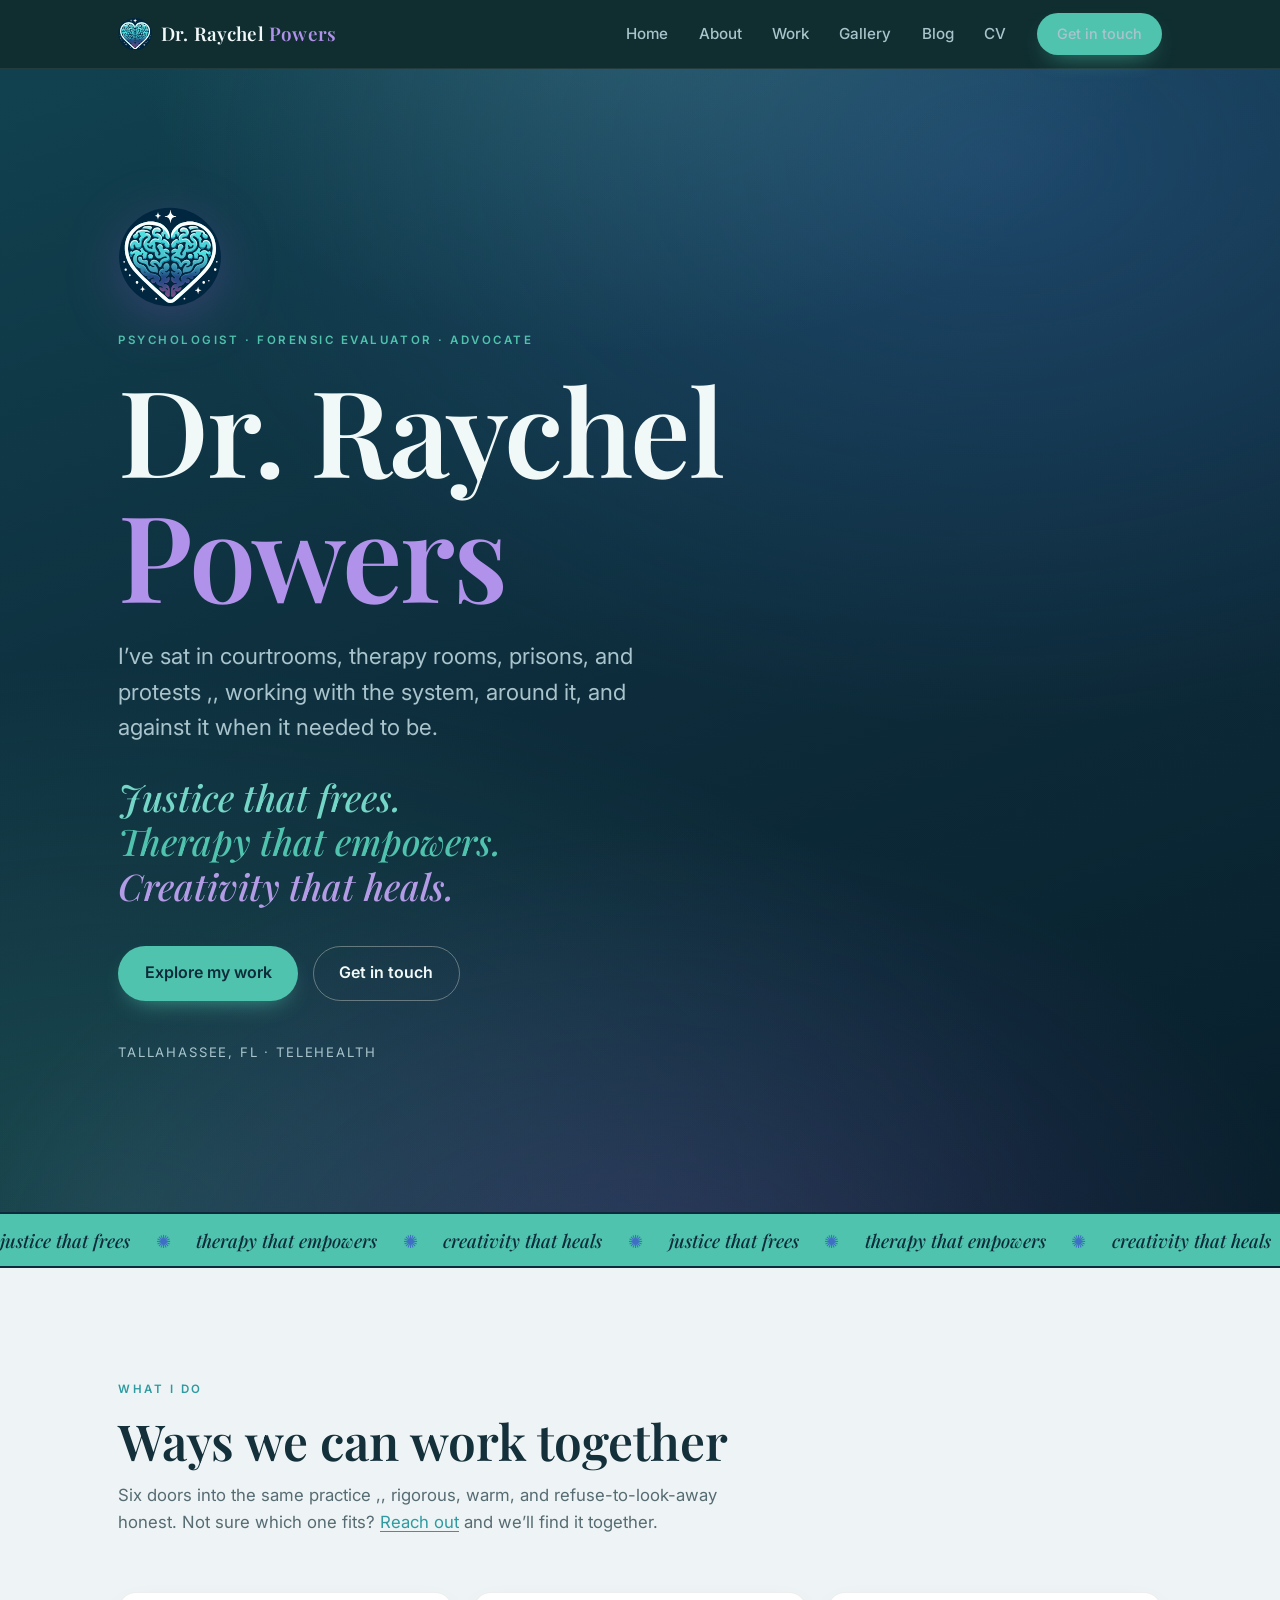
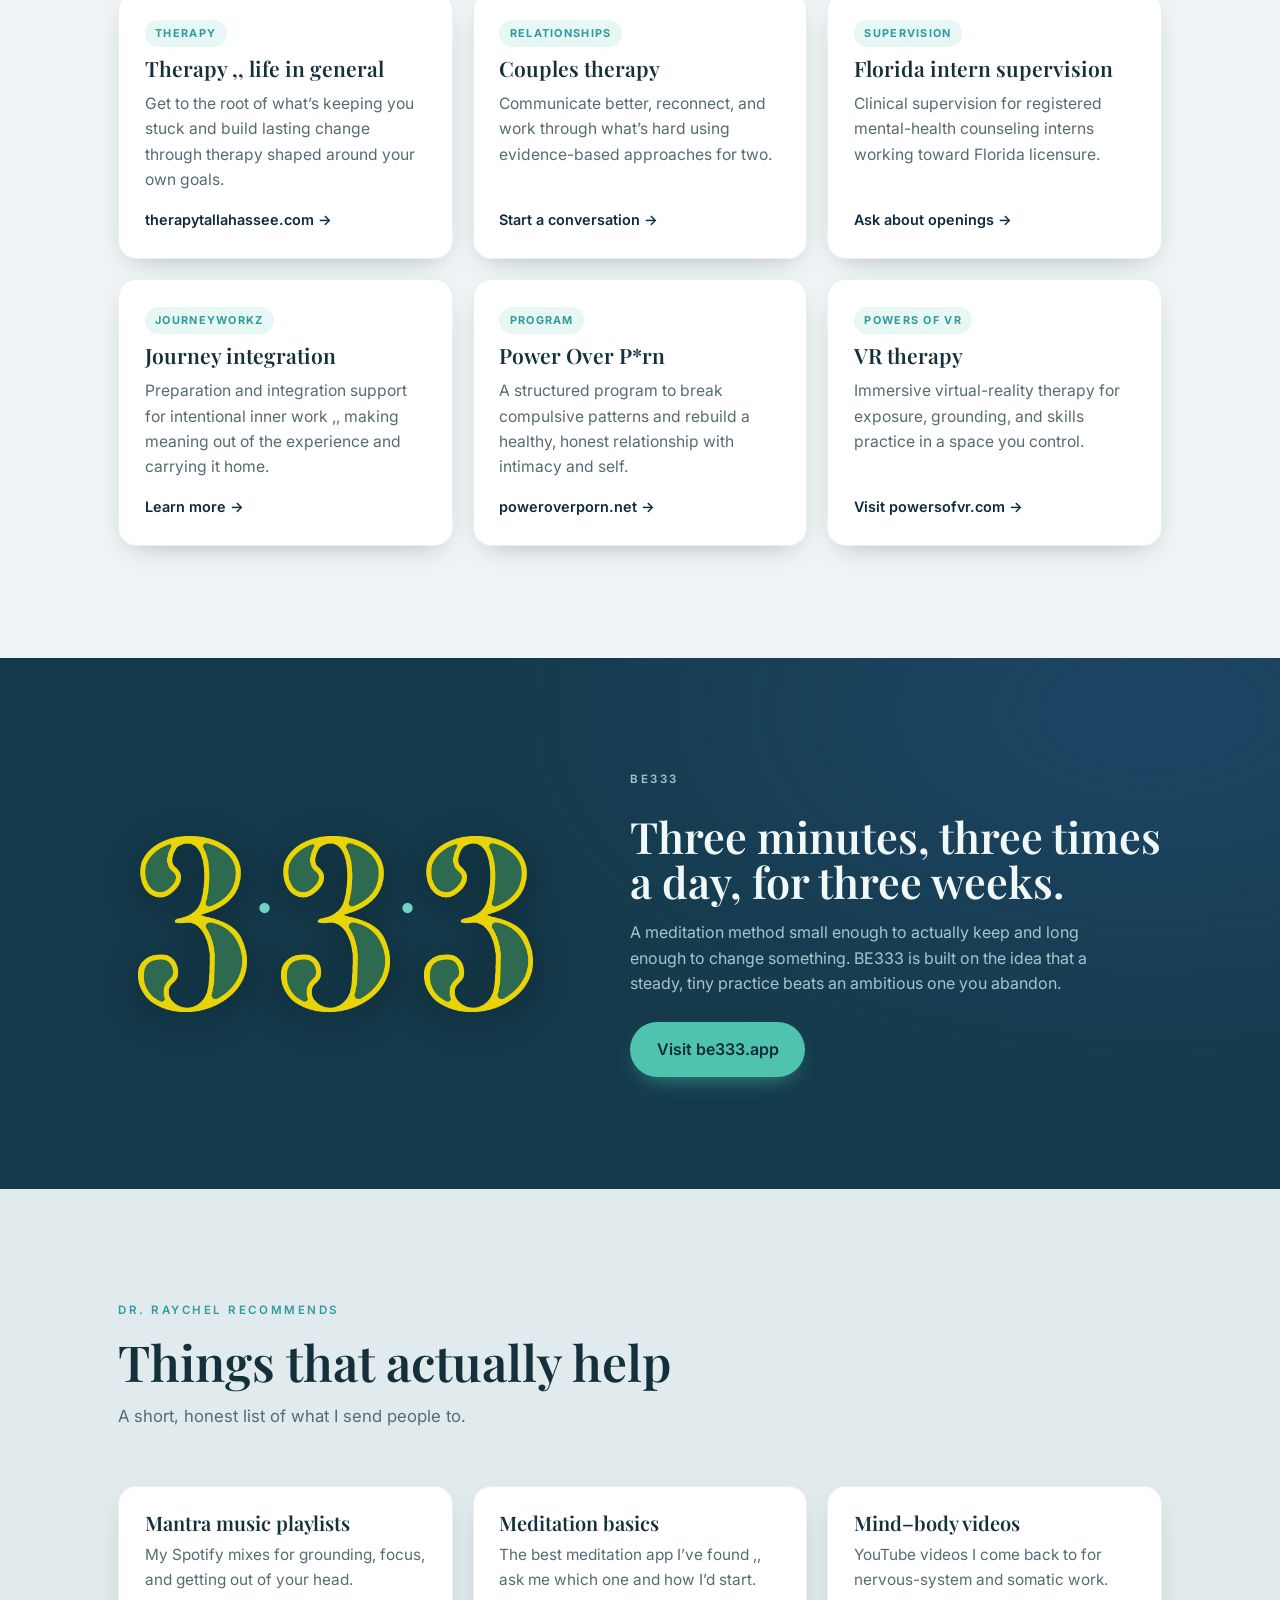
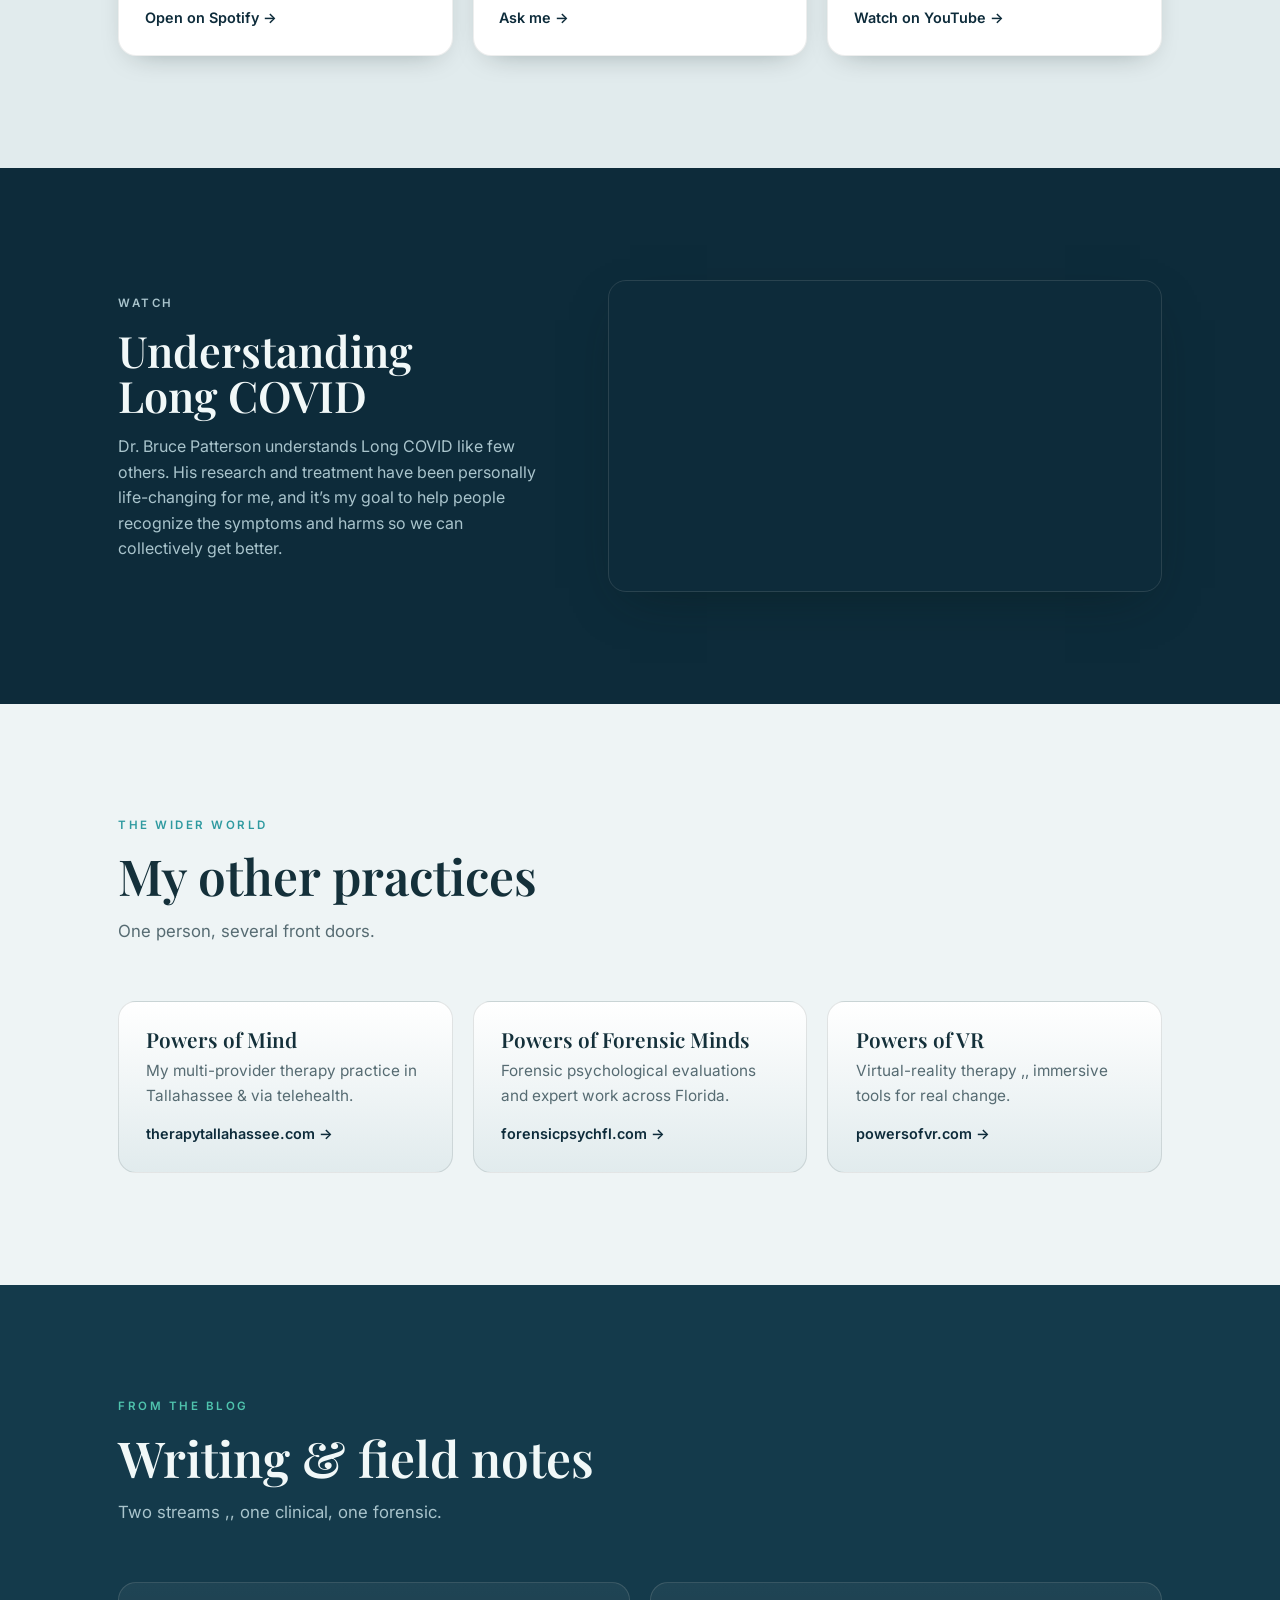
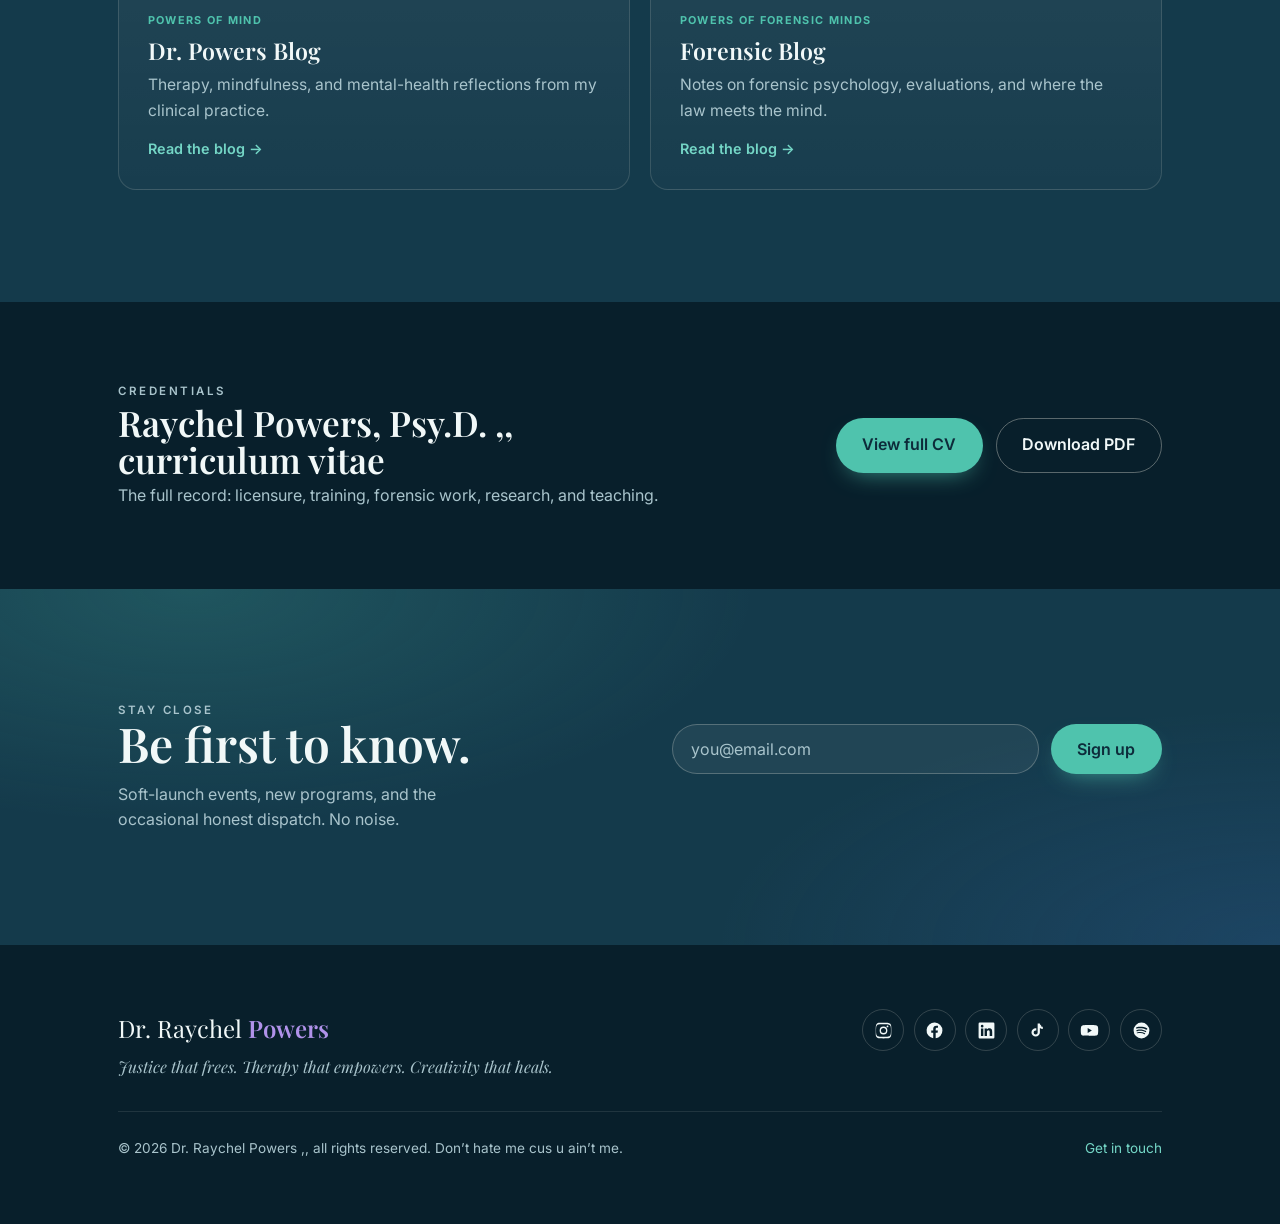
==== index.html @ 0e573906 "Use vector BRAIN_HEART.svg for the logo - Swap hero logo, header brand mark, and favicons to assets/" ====
<!DOCTYPE html>
<html lang="en">
<head>
  <meta charset="UTF-8" />
  <meta name="viewport" content="width=device-width, initial-scale=1" />
  <title>Dr. Raychel Powers ,, Psychologist, Forensic Evaluator, Advocate</title>
  <meta name="description" content="Dr. Raychel Powers, Psy.D. ,, psychologist, forensic evaluator, and advocate. Therapy that empowers, justice that heals, and work that frees. Therapy, supervision, journey integration, BE333 meditation, and more." />
  <meta name="author" content="Dr. Raychel Powers" />
  <meta name="theme-color" content="#0d2b3a" />

  <!-- Open Graph / social -->
  <meta property="og:type" content="website" />
  <meta property="og:site_name" content="Dr. Raychel Powers" />
  <meta property="og:title" content="Dr. Raychel Powers" />
  <meta property="og:description" content="Psychologist, forensic evaluator, advocate. Justice that frees, therapy that empowers, creativity that heals." />
  <meta property="og:url" content="https://drpowers.org/" />
  <meta property="og:image" content="https://drpowers.org/assets/headshot-closeup.jpg" />
  <meta name="twitter:card" content="summary_large_image" />
  <meta name="twitter:title" content="Dr. Raychel Powers" />
  <meta name="twitter:description" content="Justice that frees, therapy that empowers, creativity that heals." />
  <meta name="twitter:image" content="https://drpowers.org/assets/headshot-closeup.jpg" />

  <link rel="canonical" href="https://drpowers.org/" />
  <link rel="icon" href="assets/BRAIN_HEART.svg" type="image/svg+xml" />

  <!-- Fonts -->
  <link rel="preconnect" href="https://fonts.googleapis.com" />
  <link rel="preconnect" href="https://fonts.gstatic.com" crossorigin />
  <link href="https://fonts.googleapis.com/css2?family=Playfair+Display:ital,wght@0,400;0,500;0,600;0,700;1,400;1,500;1,600&family=Inter:wght@400;500;600;700&display=swap" rel="stylesheet" />

  <link rel="stylesheet" href="css/style.css" />
</head>
<body>
  <a class="skip-link" href="#main">Skip to content</a>

  <!-- Header injected by js/script.js -->
  <header id="site-header" class="site-header" aria-label="Primary"></header>

  <main id="main">

    <!-- ===== HERO ===== -->
    <section class="hero" id="home">
      <div class="hero__glow" aria-hidden="true"></div>
      <div class="wrap hero__inner">
        <img class="hero__logo reveal" src="assets/BRAIN_HEART.svg" alt="Dr. Raychel Powers brain-heart logo" width="96" height="96" />
        <p class="eyebrow reveal">Psychologist · Forensic Evaluator · Advocate</p>
        <h1 class="hero__name reveal">Dr.&nbsp;Raychel<br /><span class="pw">Powers</span></h1>
        <p class="hero__lead reveal">
          I&rsquo;ve sat in courtrooms, therapy rooms, prisons, and protests ,, working with the system, around it, and against it when it needed to be.
        </p>
        <p class="creed reveal">
          <span>Justice that frees.</span>
          <span>Therapy that empowers.</span>
          <span>Creativity that heals.</span>
        </p>
        <div class="hero__cta reveal">
          <a class="btn btn--gold" href="#work">Explore my work</a>
          <a class="btn btn--ghost" href="#connect">Get in touch</a>
        </div>
        <p class="hero__meta reveal">Tallahassee, FL &middot; Telehealth</p>
      </div>
    </section>

    <!-- ===== CREED TICKER ===== -->
    <div class="ticker" aria-hidden="true">
      <div class="ticker__track">
        <span>justice that frees</span><span class="sun">✺</span>
        <span>therapy that empowers</span><span class="sun">✺</span>
        <span>creativity that heals</span><span class="sun">✺</span>
        <span>justice that frees</span><span class="sun">✺</span>
        <span>therapy that empowers</span><span class="sun">✺</span>
        <span>creativity that heals</span><span class="sun">✺</span>
      </div>
    </div>

    <!-- ===== WHAT I DO ===== -->
    <section class="work" id="work">
      <div class="wrap">
        <header class="section-head reveal">
          <p class="eyebrow eyebrow--dark">What I do</p>
          <h2>Ways we can work together</h2>
          <p class="section-sub">
            Six doors into the same practice ,, rigorous, warm, and refuse-to-look-away honest.
            Not sure which one fits? <a href="#connect">Reach out</a> and we&rsquo;ll find it together.
          </p>
        </header>

        <div class="grid">
          <a class="card" href="https://therapytallahassee.com" target="_blank" rel="noopener">
            <span class="card__tag">Therapy</span>
            <h3>Therapy ,, life in general</h3>
            <p>Get to the root of what&rsquo;s keeping you stuck and build lasting change through therapy shaped around your own goals.</p>
            <span class="card__go">therapytallahassee.com &rarr;</span>
          </a>

          <a class="card" href="#connect">
            <span class="card__tag">Relationships</span>
            <h3>Couples therapy</h3>
            <p>Communicate better, reconnect, and work through what&rsquo;s hard using evidence-based approaches for two.</p>
            <span class="card__go">Start a conversation &rarr;</span>
          </a>

          <a class="card" href="#connect">
            <span class="card__tag">Supervision</span>
            <h3>Florida intern supervision</h3>
            <p>Clinical supervision for registered mental-health counseling interns working toward Florida licensure.</p>
            <span class="card__go">Ask about openings &rarr;</span>
          </a>

          <a class="card" href="#connect">
            <span class="card__tag">JourneyWorkz</span>
            <h3>Journey integration</h3>
            <p>Preparation and integration support for intentional inner work ,, making meaning out of the experience and carrying it home.</p>
            <span class="card__go">Learn more &rarr;</span>
          </a>

          <a class="card" href="https://poweroverporn.net" target="_blank" rel="noopener">
            <span class="card__tag">Program</span>
            <h3>Power Over P*rn</h3>
            <p>A structured program to break compulsive patterns and rebuild a healthy, honest relationship with intimacy and self.</p>
            <span class="card__go">poweroverporn.net &rarr;</span>
          </a>

          <a class="card" href="https://powersofvr.com/" target="_blank" rel="noopener">
            <span class="card__tag">Powers of VR</span>
            <h3>VR therapy</h3>
            <p>Immersive virtual-reality therapy for exposure, grounding, and skills practice in a space you control.</p>
            <span class="card__go">Visit powersofvr.com &rarr;</span>
          </a>
        </div>
      </div>
    </section>

    <!-- ===== BE333 ===== -->
    <section class="be333" id="be333">
      <div class="wrap be333__inner">
        <div class="be333__lockup reveal">
          <img class="be333__digit" src="assets/be333-3.png" alt="3" />
          <span class="be333__x">·</span>
          <img class="be333__digit" src="assets/be333-3.png" alt="3" />
          <span class="be333__x">·</span>
          <img class="be333__digit" src="assets/be333-3.png" alt="3" />
        </div>
        <div class="be333__copy reveal">
          <p class="eyebrow">BE333</p>
          <h2>Three minutes, three times a day, for three weeks.</h2>
          <p>
            A meditation method small enough to actually keep and long enough to change something.
            BE333 is built on the idea that a steady, tiny practice beats an ambitious one you abandon.
          </p>
          <a class="btn btn--gold" href="https://be333.app" target="_blank" rel="noopener">Visit be333.app</a>
        </div>
      </div>
    </section>

    <!-- ===== RECOMMENDS ===== -->
    <section class="recommends" id="recommends">
      <div class="wrap">
        <header class="section-head reveal">
          <p class="eyebrow eyebrow--dark">Dr. Raychel recommends</p>
          <h2>Things that actually help</h2>
          <p class="section-sub">A short, honest list of what I send people to.</p>
        </header>

        <div class="grid grid--3">
          <a class="rec" href="https://open.spotify.com/user/raydar14?si=d1e68a5c7f964e82" target="_blank" rel="noopener">
            <h3>Mantra music playlists</h3>
            <p>My Spotify mixes for grounding, focus, and getting out of your head.</p>
            <span class="card__go">Open on Spotify &rarr;</span>
          </a>
          <a class="rec" href="#connect">
            <h3>Meditation basics</h3>
            <p>The best meditation app I&rsquo;ve found ,, ask me which one and how I&rsquo;d start.</p>
            <span class="card__go">Ask me &rarr;</span>
          </a>
          <a class="rec" href="https://www.youtube.com/@DrRaychel" target="_blank" rel="noopener">
            <h3>Mind&ndash;body videos</h3>
            <p>YouTube videos I come back to for nervous-system and somatic work.</p>
            <span class="card__go">Watch on YouTube &rarr;</span>
          </a>
        </div>
      </div>
    </section>

    <!-- ===== FEATURED VIDEO ===== -->
    <section class="video" id="video">
      <div class="wrap video__inner">
        <div class="video__copy reveal">
          <p class="eyebrow">Watch</p>
          <h2>Understanding Long&nbsp;COVID</h2>
          <p>
            Dr. Bruce Patterson understands Long COVID like few others. His research and
            treatment have been personally life-changing for me, and it&rsquo;s my goal to
            help people recognize the symptoms and harms so we can collectively get better.
          </p>
        </div>
        <div class="video__frame reveal">
          <iframe
            src="https://www.youtube.com/embed/IvWPT3YA5uY?rel=0&showinfo=0"
            title="Dr. Bruce Patterson on Long COVID"
            loading="lazy"
            allow="accelerometer; autoplay; clipboard-write; encrypted-media; gyroscope; picture-in-picture"
            allowfullscreen></iframe>
        </div>
      </div>
    </section>

    <!-- ===== ECOSYSTEM ===== -->
    <section class="worlds" id="worlds">
      <div class="wrap">
        <header class="section-head reveal">
          <p class="eyebrow eyebrow--dark">The wider world</p>
          <h2>My other practices</h2>
          <p class="section-sub">One person, several front doors.</p>
        </header>
        <div class="grid grid--3">
          <a class="world" href="https://therapytallahassee.com" target="_blank" rel="noopener">
            <h3>Powers of Mind</h3>
            <p>My multi-provider therapy practice in Tallahassee &amp; via telehealth.</p>
            <span class="card__go">therapytallahassee.com &rarr;</span>
          </a>
          <a class="world" href="https://forensicpsychfl.com" target="_blank" rel="noopener">
            <h3>Powers of Forensic Minds</h3>
            <p>Forensic psychological evaluations and expert work across Florida.</p>
            <span class="card__go">forensicpsychfl.com &rarr;</span>
          </a>
          <a class="world" href="https://powersofvr.com" target="_blank" rel="noopener">
            <h3>Powers of VR</h3>
            <p>Virtual-reality therapy ,, immersive tools for real change.</p>
            <span class="card__go">powersofvr.com &rarr;</span>
          </a>
        </div>
      </div>
    </section>

    <!-- ===== BLOG ===== -->
    <!-- Blog links: update the hrefs below to your exact blog page URLs when ready -->
    <section class="blog" id="blog">
      <div class="wrap">
        <header class="section-head reveal">
          <p class="eyebrow">From the blog</p>
          <h2>Writing &amp; field notes</h2>
          <p class="section-sub">Two streams ,, one clinical, one forensic.</p>
        </header>
        <div class="blog-grid">
          <a class="blog-card reveal" href="https://therapytallahassee.com" target="_blank" rel="noopener">
            <span class="blog-card__tag">Powers of Mind</span>
            <h3>Dr. Powers Blog</h3>
            <p>Therapy, mindfulness, and mental-health reflections from my clinical practice.</p>
            <span class="card__go">Read the blog &rarr;</span>
          </a>
          <a class="blog-card reveal" href="https://forensicpsychfl.com" target="_blank" rel="noopener">
            <span class="blog-card__tag">Powers of Forensic Minds</span>
            <h3>Forensic Blog</h3>
            <p>Notes on forensic psychology, evaluations, and where the law meets the mind.</p>
            <span class="card__go">Read the blog &rarr;</span>
          </a>
        </div>
      </div>
    </section>

    <!-- ===== CV / DOWNLOAD ===== -->
    <section class="cv" id="cv">
      <div class="wrap cv__inner reveal">
        <div>
          <p class="eyebrow">Credentials</p>
          <h2>Raychel Powers, Psy.D. ,, curriculum vitae</h2>
          <p>The full record: licensure, training, forensic work, research, and teaching.</p>
        </div>
        <div class="cv-actions">
          <a class="btn btn--gold" href="cv.html">View full CV</a>
          <a class="btn btn--ghost" href="assets/RPowers-CV.pdf" target="_blank" rel="noopener" download>Download PDF</a>
        </div>
      </div>
    </section>

    <!-- ===== SUBSCRIBE / CONNECT ===== -->
    <section class="connect" id="connect">
      <div class="wrap connect__inner">
        <div class="connect__copy reveal">
          <p class="eyebrow">Stay close</p>
          <h2>Be first to know.</h2>
          <p>Soft-launch events, new programs, and the occasional honest dispatch. No noise.</p>
        </div>
        <form class="connect__form reveal" id="subscribe-form" action="https://formspree.io/f/your-form-id" method="POST" novalidate>
          <label class="sr-only" for="email">Email address</label>
          <input id="email" name="email" type="email" inputmode="email" autocomplete="email" placeholder="you@email.com" required />
          <button class="btn btn--gold" type="submit">Sign up</button>
          <p class="form-status" id="form-status" role="status" aria-live="polite"></p>
        </form>
      </div>
    </section>

  </main>

  <!-- Footer injected by js/script.js -->
  <footer id="site-footer" class="site-footer"></footer>

  <script src="js/script.js"></script>
</body>
</html>
---- css/style.css ----
/* ============================================================
   Dr. Raychel Powers — drraychelpowers.com
   Palette: dusk over deep water (teal-charcoal + sunset gold + rebel coral)
   ============================================================ */

:root {
  /* Color — matched to the Dr Powers brain-heart logo */
  --ink:      #0d2b3a;   /* deep teal-navy — logo background           */
  --ink-2:    #143a4b;   /* raised dark surface                       */
  --ink-3:    #081f2b;   /* deepest, for footer                       */
  --paper:    #eef4f5;   /* cool off-white — light sections           */
  --paper-2:  #e1ebed;   /* cool raised surface                       */
  --gold:     #4fc3ad;   /* mint-teal — primary accent / CTA          */
  --gold-deep:#2f9aa0;
  --coral:    #3f6fc4;   /* logo blue/indigo — secondary accent       */
  --sky:      #74d6c6;   /* bright mint — links / highlights on ink   */
  --purple:   #7a4fb8;   /* violet — base of the logo brain gradient  */
  --purple-deep:#5e3a96;
  --brand-purple:#b092ea; /* beautiful lavender-purple for the "Powers" name accent */

  --text-light: #f1f8f8; /* on dark   */
  --text-dim:   #a9c4cc; /* muted on dark */
  --text-dark:  #14303a; /* on light  */
  --text-mute:  #566b72; /* muted on light */

  /* Type — professional editorial pairing */
  --display: "Playfair Display", Georgia, "Times New Roman", serif;
  --body: "Inter", system-ui, -apple-system, "Segoe UI", sans-serif;

  /* Space + shape */
  --wrap: 1140px;
  --gutter: clamp(1.25rem, 4vw, 3rem);
  --radius: 18px;
  --radius-sm: 11px;
  --shadow: 0 18px 50px -22px rgba(7, 26, 23, .55);
  --shadow-soft: 0 10px 30px -16px rgba(7, 26, 23, .4);

  --ease: cubic-bezier(.2, .7, .2, 1);
}

/* ---------- Reset / base ---------- */
*, *::before, *::after { box-sizing: border-box; }
html { scroll-behavior: smooth; -webkit-text-size-adjust: 100%; }
@media (prefers-reduced-motion: reduce) { html { scroll-behavior: auto; } }

body {
  margin: 0;
  font-family: var(--body);
  color: var(--text-dark);
  background: var(--ink);
  line-height: 1.6;
  -webkit-font-smoothing: antialiased;
  text-rendering: optimizeLegibility;
}

img, iframe { max-width: 100%; display: block; }
a { color: inherit; text-decoration: none; }

h1, h2, h3 {
  font-family: var(--display);
  font-weight: 600;
  line-height: 1.04;
  margin: 0;
  font-optical-sizing: auto;
}

.wrap { width: 100%; max-width: var(--wrap); margin-inline: auto; padding-inline: var(--gutter); }

.sr-only {
  position: absolute; width: 1px; height: 1px; padding: 0; margin: -1px;
  overflow: hidden; clip: rect(0,0,0,0); white-space: nowrap; border: 0;
}

.skip-link {
  position: absolute; left: 1rem; top: -3rem; z-index: 100;
  background: var(--gold); color: var(--ink); padding: .6rem 1rem;
  border-radius: 0 0 10px 10px; font-weight: 600; transition: top .2s var(--ease);
}
.skip-link:focus { top: 0; }

:focus-visible { outline: 3px solid var(--gold); outline-offset: 3px; border-radius: 4px; }

/* ---------- Shared bits ---------- */
.eyebrow {
  font-family: var(--body);
  text-transform: uppercase;
  letter-spacing: .22em;
  font-size: .72rem;
  font-weight: 600;
  color: var(--gold);
  margin: 0 0 1rem;
}
.eyebrow--dark { color: var(--gold-deep); }

.section-head { max-width: 640px; margin-bottom: clamp(2rem, 5vw, 3.5rem); }
.section-head h2 { font-size: clamp(2rem, 5vw, 3.1rem); }
.section-sub { color: var(--text-mute); font-size: 1.05rem; margin-top: 1rem; }
.section-sub a { color: var(--gold-deep); text-decoration: underline; text-underline-offset: 3px; }

.btn {
  display: inline-flex; align-items: center; justify-content: center; gap: .5rem;
  font-family: var(--body); font-weight: 600; font-size: 1rem;
  padding: .85rem 1.6rem; border-radius: 999px; cursor: pointer;
  border: 1.5px solid transparent; transition: transform .2s var(--ease), box-shadow .2s var(--ease), background .2s var(--ease), color .2s var(--ease);
  white-space: nowrap;
}
.btn--gold { background: var(--gold); color: var(--ink); box-shadow: 0 10px 24px -12px rgba(79,195,173,.8); }
.btn--gold:hover { background: #6fdcc6; transform: translateY(-2px); }
.btn--ghost { background: transparent; color: var(--text-light); border-color: rgba(244,239,228,.35); }
.btn--ghost:hover { border-color: var(--text-light); transform: translateY(-2px); }

/* ---------- Header (injected) ---------- */
.site-header {
  position: sticky; top: 0; z-index: 50;
  backdrop-filter: blur(10px);
  background: rgba(18,48,45,.72);
  border-bottom: 1px solid rgba(244,239,228,.08);
  transition: background .3s var(--ease);
}
.nav { display: flex; align-items: center; justify-content: space-between; gap: 1.5rem; height: 68px; }
.brand { display: inline-flex; align-items: center; gap: .55rem; font-family: var(--display); font-weight: 600; font-size: 1.18rem; color: var(--text-light); letter-spacing: .01em; }
.brand__mark { width: 34px; height: 34px; flex: none; }
.brand b { color: var(--brand-purple); font-weight: 600; }

.nav__links { display: flex; align-items: center; gap: 1.9rem; list-style: none; margin: 0; padding: 0; }
.nav__links a { color: var(--text-dim); font-size: .95rem; font-weight: 500; transition: color .2s var(--ease); }
.nav__links a:hover { color: var(--text-light); }
.nav .btn { padding: .55rem 1.2rem; font-size: .9rem; }

.nav__toggle {
  display: none; background: none; border: 0; cursor: pointer; padding: .4rem;
  width: 44px; height: 44px;
}
.nav__toggle span { display: block; width: 24px; height: 2px; background: var(--text-light); margin: 5px auto; transition: transform .3s var(--ease), opacity .3s var(--ease); }
.nav__toggle[aria-expanded="true"] span:nth-child(1) { transform: translateY(7px) rotate(45deg); }
.nav__toggle[aria-expanded="true"] span:nth-child(2) { opacity: 0; }
.nav__toggle[aria-expanded="true"] span:nth-child(3) { transform: translateY(-7px) rotate(-45deg); }

/* ---------- Hero ---------- */
.hero {
  position: relative; overflow: hidden;
  background:
    radial-gradient(120% 90% at 78% 8%, rgba(63,111,196,.30), transparent 55%),
    radial-gradient(90% 70% at 50% 108%, rgba(122,79,184,.28), transparent 60%),
    radial-gradient(120% 80% at 10% 100%, rgba(79,195,173,.22), transparent 60%),
    linear-gradient(160deg, #11414f 0%, var(--ink) 55%, var(--ink-3) 100%);
  color: var(--text-light);
}
.hero__glow {
  position: absolute; inset: 0;
  background: radial-gradient(60% 50% at 50% -10%, rgba(134,214,200,.18), transparent 70%);
  pointer-events: none;
}
.hero__inner { position: relative; padding-block: clamp(4.5rem, 13vw, 8.5rem); }
.hero__logo { width: clamp(76px, 12vw, 104px); height: auto; margin: 0 0 1.4rem; filter: drop-shadow(0 12px 26px rgba(122,79,184,.35)); }
.hero__name {
  font-size: clamp(3.4rem, 12vw, 7.5rem);
  font-weight: 600; letter-spacing: -.02em; margin: .2rem 0 1.4rem;
}
.pw { color: var(--brand-purple); }
.hero__lead { max-width: 38ch; font-size: clamp(1.1rem, 2.4vw, 1.4rem); color: var(--text-dim); margin: 0 0 1.9rem; }

.creed {
  display: flex; flex-direction: column; gap: .15rem;
  font-family: var(--display); font-style: italic; font-weight: 500;
  font-size: clamp(1.35rem, 4vw, 2.3rem); line-height: 1.15; margin: 0 0 2.4rem;
}
.creed span:nth-child(1) { color: var(--sky); }
.creed span:nth-child(2) { color: var(--gold); }
.creed span:nth-child(3) { color: #b49be6; }

.hero__cta { display: flex; flex-wrap: wrap; gap: .9rem; }
.hero__meta {
  margin-top: 2.6rem; font-size: .82rem; letter-spacing: .14em; text-transform: uppercase;
  color: var(--text-dim); opacity: .8;
}

/* ---------- Creed ticker ---------- */
.ticker {
  background: var(--gold); color: var(--ink);
  overflow: hidden; white-space: nowrap; border-block: 2px solid var(--ink);
}
.ticker__track {
  display: inline-flex; align-items: center; gap: 1.6rem;
  padding-block: .7rem; font-family: var(--display); font-style: italic;
  font-size: 1.15rem; font-weight: 500;
  animation: marquee 26s linear infinite;
}
.ticker__track .sun { font-style: normal; color: var(--coral); }
@keyframes marquee { from { transform: translateX(0); } to { transform: translateX(-50%); } }

/* ---------- What I do ---------- */
.work { background: var(--paper); color: var(--text-dark); padding-block: clamp(4rem, 9vw, 7rem); }
.grid {
  display: grid; gap: 1.25rem;
  grid-template-columns: repeat(auto-fit, minmax(280px, 1fr));
}
.grid--3 { grid-template-columns: repeat(auto-fit, minmax(260px, 1fr)); }

.card {
  display: flex; flex-direction: column; gap: .7rem;
  background: #fff; border: 1px solid rgba(27,42,40,.08);
  border-radius: var(--radius); padding: 1.7rem 1.6rem;
  box-shadow: var(--shadow-soft);
  transition: transform .25s var(--ease), box-shadow .25s var(--ease), border-color .25s var(--ease);
  position: relative; overflow: hidden;
}
.card::before {
  content: ""; position: absolute; left: 0; top: 0; bottom: 0; width: 4px;
  background: linear-gradient(var(--gold), var(--coral), var(--purple)); transform: scaleY(0); transform-origin: top;
  transition: transform .3s var(--ease);
}
.card:hover { transform: translateY(-5px); box-shadow: var(--shadow); border-color: rgba(27,42,40,.16); }
.card:hover::before { transform: scaleY(1); }
.card__tag {
  align-self: flex-start; font-size: .68rem; font-weight: 700; letter-spacing: .12em;
  text-transform: uppercase; color: var(--gold-deep);
  background: rgba(79,195,173,.14); padding: .3rem .65rem; border-radius: 999px;
}
.card h3 { font-size: 1.32rem; }
.card p { margin: 0; color: var(--text-mute); font-size: .98rem; flex: 1; }
.card__go { font-weight: 600; font-size: .9rem; color: var(--ink); margin-top: .3rem; }
.card:hover .card__go { color: var(--gold-deep); }

/* ---------- BE333 ---------- */
.be333 {
  background:
    radial-gradient(90% 120% at 90% 10%, rgba(63,111,196,.22), transparent 60%),
    var(--ink-2);
  color: var(--text-light); padding-block: clamp(4rem, 9vw, 7rem);
}
.be333__inner { display: grid; grid-template-columns: minmax(0,.9fr) minmax(0,1.1fr); gap: clamp(2rem,6vw,5rem); align-items: center; }
.be333__lockup { display: flex; align-items: center; justify-content: center; gap: .4rem; font-family: var(--display); }
.be333__digit {
  height: clamp(4.5rem, 16vw, 11rem); width: auto; display: block;
  filter: drop-shadow(0 8px 18px rgba(0,0,0,.28));
}
.be333__x { font-size: clamp(2.5rem, 8vw, 5rem); color: var(--sky); transform: translateY(-.35em); }
.be333__copy h2 { font-size: clamp(1.8rem, 4vw, 2.7rem); margin-bottom: 1rem; }
.be333__copy p { color: var(--text-dim); margin: 0 0 1.6rem; max-width: 48ch; }

/* ---------- Recommends ---------- */
.recommends { background: var(--paper-2); color: var(--text-dark); padding-block: clamp(4rem, 9vw, 7rem); }
.rec {
  display: flex; flex-direction: column; gap: .6rem;
  background: #fff; border-radius: var(--radius); padding: 1.6rem;
  border: 1px solid rgba(27,42,40,.08); box-shadow: var(--shadow-soft);
  transition: transform .25s var(--ease), box-shadow .25s var(--ease);
}
.rec:hover { transform: translateY(-5px); box-shadow: var(--shadow); }
.rec h3 { font-size: 1.25rem; }
.rec p { margin: 0; color: var(--text-mute); font-size: .96rem; flex: 1; }

/* ---------- Featured video ---------- */
.video { background: var(--ink); color: var(--text-light); padding-block: clamp(4rem, 9vw, 7rem); }
.video__inner { display: grid; grid-template-columns: minmax(0,1fr) minmax(0,1.3fr); gap: clamp(2rem,5vw,4rem); align-items: center; }
.video__copy h2 { font-size: clamp(1.8rem, 4vw, 2.7rem); margin-bottom: 1rem; }
.video__copy p { color: var(--text-dim); max-width: 44ch; }
.video__frame {
  position: relative; aspect-ratio: 16 / 9; border-radius: var(--radius);
  overflow: hidden; box-shadow: var(--shadow); border: 1px solid rgba(244,239,228,.12);
}
.video__frame iframe { position: absolute; inset: 0; width: 100%; height: 100%; border: 0; }

/* ---------- Ecosystem ---------- */
.worlds { background: var(--paper); color: var(--text-dark); padding-block: clamp(4rem, 9vw, 7rem); }
.world {
  display: flex; flex-direction: column; gap: .55rem;
  border: 1px solid rgba(27,42,40,.12); border-radius: var(--radius); padding: 1.7rem;
  background: linear-gradient(180deg, #fff, var(--paper-2));
  transition: transform .25s var(--ease), box-shadow .25s var(--ease);
}
.world:hover { transform: translateY(-5px); box-shadow: var(--shadow); }
.world h3 { font-size: 1.3rem; }
.world p { margin: 0; color: var(--text-mute); font-size: .96rem; flex: 1; }

/* ---------- CV ---------- */
.cv { background: var(--ink-3); color: var(--text-light); padding-block: clamp(3rem, 7vw, 5rem); }
.cv__inner { display: flex; flex-wrap: wrap; align-items: center; justify-content: space-between; gap: 1.8rem; }
.cv__inner h2 { font-size: clamp(1.5rem, 3.4vw, 2.2rem); margin: .3rem 0; max-width: 22ch; }
.cv__inner p { color: var(--text-dim); margin: 0; }

/* ---------- Connect / subscribe ---------- */
.connect {
  background:
    radial-gradient(80% 120% at 15% 0%, rgba(79,195,173,.20), transparent 55%),
    radial-gradient(80% 120% at 100% 100%, rgba(63,111,196,.20), transparent 55%),
    var(--ink-2);
  color: var(--text-light); padding-block: clamp(4rem, 9vw, 7rem);
}
.connect__inner { display: grid; grid-template-columns: minmax(0,1fr) minmax(0,1fr); gap: clamp(2rem,5vw,4rem); align-items: center; }
.connect__copy h2 { font-size: clamp(2rem, 5vw, 3rem); margin-bottom: .8rem; }
.connect__copy p { color: var(--text-dim); margin: 0; max-width: 40ch; }
.connect__form { display: flex; flex-wrap: wrap; gap: .75rem; align-items: center; }
.connect__form input {
  flex: 1 1 240px; min-width: 0; font-family: var(--body); font-size: 1rem;
  padding: .85rem 1.1rem; border-radius: 999px; border: 1.5px solid rgba(244,239,228,.25);
  background: rgba(255,255,255,.06); color: var(--text-light);
}
.connect__form input::placeholder { color: var(--text-dim); }
.connect__form input:focus { outline: none; border-color: var(--gold); background: rgba(255,255,255,.1); }
.form-status { flex-basis: 100%; margin: .4rem 0 0; font-size: .9rem; color: var(--sky); min-height: 1.2em; }
.form-status.error { color: #ffb4c4; }

/* ---------- Footer (injected) ---------- */
.site-footer { background: var(--ink-3); color: var(--text-dim); padding-block: clamp(2.8rem, 6vw, 4rem); }
.foot { display: grid; gap: 2rem; }
.foot__top { display: flex; flex-wrap: wrap; justify-content: space-between; gap: 1.5rem; align-items: flex-start; }
.foot__brand { font-family: var(--display); font-size: 1.5rem; color: var(--text-light); }
.foot__brand b { color: var(--brand-purple); font-weight: 600; }
.foot__tag { margin: .4rem 0 0; font-style: italic; font-family: var(--display); color: var(--text-dim); }
.social { display: flex; flex-wrap: wrap; gap: .6rem; }
.social a {
  display: inline-flex; align-items: center; justify-content: center;
  width: 42px; height: 42px; border-radius: 50%;
  border: 1px solid rgba(244,239,228,.18); color: var(--text-light);
  transition: background .2s var(--ease), border-color .2s var(--ease), transform .2s var(--ease);
}
.social a:hover { background: var(--gold); color: var(--ink); border-color: var(--gold); transform: translateY(-3px); }
.social svg { width: 19px; height: 19px; fill: currentColor; }
.foot__bottom { display: flex; flex-wrap: wrap; justify-content: space-between; gap: .8rem; padding-top: 1.6rem; border-top: 1px solid rgba(244,239,228,.1); font-size: .85rem; }
.foot__bottom a { color: var(--sky); }

/* ---------- Reveal animation ---------- */
.reveal { opacity: 0; transform: translateY(22px); transition: opacity .7s var(--ease), transform .7s var(--ease); }
.reveal.in { opacity: 1; transform: none; }

/* ---------- Responsive ---------- */
@media (max-width: 860px) {
  .be333__inner, .video__inner, .connect__inner { grid-template-columns: 1fr; }
  .be333__lockup { order: -1; }
  .nav__toggle { display: block; }
  .nav__links {
    position: absolute; top: 68px; left: 0; right: 0;
    flex-direction: column; align-items: stretch; gap: 0;
    background: var(--ink-2); padding: .5rem var(--gutter) 1.4rem;
    border-bottom: 1px solid rgba(244,239,228,.1);
    clip-path: inset(0 0 100% 0); transition: clip-path .35s var(--ease);
  }
  .nav__links.open { clip-path: inset(0 0 0 0); }
  .nav__links li { border-bottom: 1px solid rgba(244,239,228,.07); }
  .nav__links a { display: block; padding: 1rem .2rem; color: var(--text-light); }
  .nav__links .btn { margin-top: 1rem; }
  .cv__inner { flex-direction: column; align-items: flex-start; }
}

@media (prefers-reduced-motion: reduce) {
  .reveal { opacity: 1; transform: none; transition: none; }
  .ticker__track { animation: none; }
  .btn:hover, .card:hover, .rec:hover, .world:hover, .social a:hover { transform: none; }
}

/* ============================================================
   CV PAGE
   ============================================================ */
.cv-hero {
  background:
    radial-gradient(110% 90% at 85% 0%, rgba(63,111,196,.28), transparent 55%),
    radial-gradient(110% 90% at 0% 100%, rgba(79,195,173,.20), transparent 60%),
    linear-gradient(160deg, #11414f 0%, var(--ink) 60%, var(--ink-3) 100%);
  color: var(--text-light);
}
.cv-hero__inner { padding-block: clamp(3rem, 8vw, 5rem); }
.cv-hero h1 { font-size: clamp(2.6rem, 7vw, 4.4rem); letter-spacing: -.02em; }
.cv-hero .role { font-family: var(--display); font-style: italic; font-size: clamp(1.1rem,2.6vw,1.5rem); color: var(--sky); margin: .5rem 0 1.6rem; }
.cv-contact { display: flex; flex-wrap: wrap; gap: .5rem 1.6rem; font-size: .95rem; color: var(--text-dim); margin: 0 0 1.8rem; list-style: none; padding: 0; }
.cv-contact a { color: var(--text-dim); text-decoration: underline; text-underline-offset: 3px; }
.cv-contact a:hover { color: var(--gold); }

.cv-body { background: var(--paper); color: var(--text-dark); padding-block: clamp(3rem, 7vw, 5.5rem); }
.cv-section { max-width: 880px; margin: 0 auto; padding-bottom: clamp(2.2rem, 5vw, 3.4rem); }
.cv-section + .cv-section { border-top: 1px solid rgba(27,42,40,.12); padding-top: clamp(2.2rem, 5vw, 3.4rem); }
.cv-section > h2 {
  font-size: 1.5rem; letter-spacing: .02em; margin-bottom: 1.4rem;
  display: flex; align-items: baseline; gap: .7rem;
}
.cv-section > h2::before { content: ""; width: 26px; height: 3px; background: linear-gradient(90deg, var(--gold), var(--coral), var(--purple)); border-radius: 2px; }

.lic-grid { display: grid; gap: 1rem; grid-template-columns: repeat(auto-fit, minmax(240px,1fr)); }
.lic { background:#fff; border:1px solid rgba(27,42,40,.1); border-radius: var(--radius-sm); padding:1.1rem 1.3rem; box-shadow: var(--shadow-soft); }
.lic h3 { font-family: var(--body); font-size: 1.02rem; font-weight: 700; margin:0 0 .3rem; }
.lic p { margin:.15rem 0; font-size:.9rem; color: var(--text-mute); }

.edu { margin-bottom: 1.4rem; }
.edu:last-child { margin-bottom: 0; }
.edu h3 { font-family: var(--body); font-size: 1.08rem; font-weight: 700; margin: 0 0 .15rem; }
.edu .meta { color: var(--text-mute); font-size: .92rem; margin: 0 0 .4rem; }
.edu ul { margin: .3rem 0 0; padding-left: 1.1rem; }
.edu li { font-size: .94rem; color: var(--text-dark); margin: .15rem 0; }

.xp { position: relative; padding-left: 1.5rem; }
.xp::before { content:""; position:absolute; left:5px; top:.4rem; bottom:.4rem; width:2px; background: linear-gradient(var(--gold), var(--coral), var(--purple)); opacity:.4; }
.job { position: relative; padding-bottom: 1.7rem; }
.job:last-child { padding-bottom: 0; }
.job::before { content:""; position:absolute; left:-1.5rem; top:.45rem; width:12px; height:12px; border-radius:50%; background: var(--gold); border:2px solid var(--paper); transform: translateX(-1px); }
.job__head { display:flex; flex-wrap:wrap; justify-content:space-between; gap:.2rem 1rem; align-items:baseline; }
.job__org { font-family: var(--body); font-size: 1.08rem; font-weight: 700; margin:0; }
.job__when { font-size:.82rem; color: var(--text-mute); letter-spacing:.03em; white-space:nowrap; }
.job__role { font-style: italic; color: var(--gold-deep); font-size:.95rem; margin:.1rem 0 .2rem; }
.job__sup { font-size:.85rem; color: var(--text-mute); margin:0 0 .5rem; }
.job ul { margin:.4rem 0 0; padding-left:1.1rem; }
.job li { font-size:.93rem; color: var(--text-dark); margin:.2rem 0; }

.simple h3 { font-family: var(--body); font-size:1.02rem; font-weight:700; margin: 1rem 0 .1rem; }
.simple h3:first-child { margin-top: 0; }
.simple .meta { color: var(--text-mute); font-size:.9rem; margin:0 0 .3rem; }
.simple ul { margin:.3rem 0 0; padding-left:1.1rem; }
.simple li { font-size:.93rem; margin:.2rem 0; }
.simple p { font-size:.94rem; margin:.3rem 0; }

.refs-note { font-size:.98rem; color: var(--text-mute); }
.cv-actions { display:flex; flex-wrap:wrap; gap:.8rem; }

@media print {
  .site-header, .site-footer, .cv-actions, .skip-link { display:none !important; }
  body { background:#fff; }
  .cv-hero { background:#fff; color:#000; }
  .cv-hero .role { color:#444; }
  .cv-contact, .cv-contact a { color:#333; }
}

/* ============================================================
   ABOUT PAGE
   ============================================================ */
.about-hero {
  background:
    radial-gradient(115% 95% at 88% 0%, rgba(63,111,196,.30), transparent 55%),
    radial-gradient(110% 90% at 0% 100%, rgba(79,195,173,.20), transparent 60%),
    linear-gradient(160deg, #11414f 0%, var(--ink) 58%, var(--ink-3) 100%);
  color: var(--text-light);
}
.about-hero__inner { padding-block: clamp(3.5rem, 10vw, 6rem); max-width: 880px; }
.about-hero h1 { font-size: clamp(2.4rem, 6.5vw, 4.2rem); letter-spacing: -.02em; }
.about-hero h1 .sub { display:block; font-style: italic; font-weight: 400; font-size: clamp(1.1rem, 3vw, 1.7rem); color: var(--coral); margin-top: .6rem; letter-spacing: 0; }
.about-lead { font-size: clamp(1.05rem, 2.2vw, 1.3rem); color: var(--text-dim); max-width: 56ch; margin: 1.6rem 0 0; }

/* Early-life stanza */
.life { list-style: none; margin: 0; padding: 0 0 0 1.4rem; border-left: 3px solid; border-image: linear-gradient(var(--gold), var(--coral), var(--purple)) 1; }
.life li {
  font-family: var(--display); font-size: clamp(1.15rem, 2.6vw, 1.5rem);
  line-height: 1.5; color: var(--text-dark); margin: .1rem 0;
}
.life li:nth-child(odd) { color: var(--gold-deep); }

/* Story prose */
.story p { font-size: 1.04rem; line-height: 1.75; color: var(--text-dark); margin: 0 0 1.15rem; max-width: 64ch; }
.story p:last-child { margin-bottom: 0; }
.story strong { color: var(--ink); }

/* Portraits + figures */
.bio-portrait {
  float: right; width: clamp(190px, 34%, 300px); margin: .2rem 0 1.1rem 1.6rem;
  border-radius: var(--radius); box-shadow: var(--shadow);
  border: 3px solid #fff; aspect-ratio: 1 / 1; object-fit: cover; object-position: center top;
}
.figure { margin: 1.8rem 0 0; max-width: 640px; }
.figure img { width: 100%; height: auto; border-radius: var(--radius); box-shadow: var(--shadow-soft); display: block; }
.figure figcaption { margin-top: .6rem; font-size: .9rem; color: var(--text-mute); font-style: italic; }
@media (max-width: 600px) {
  .bio-portrait { float: none; width: 100%; max-width: 320px; margin: 0 0 1.2rem; }
}

/* Manifesto */
.cause { display: grid; grid-template-columns: auto 1fr; gap: 1.1rem 1.4rem; align-items: start; padding: 1.4rem 0; }
.cause + .cause { border-top: 1px solid rgba(27,42,40,.1); }
.cause__n {
  font-family: var(--display); font-weight: 600; line-height: .9;
  font-size: clamp(2.4rem, 6vw, 3.4rem);
  background: linear-gradient(150deg, var(--gold), var(--coral) 55%, var(--purple));
  -webkit-background-clip: text; background-clip: text; color: transparent;
}
.cause__body h3 { font-family: var(--body); font-size: 1.18rem; font-weight: 700; margin: .2rem 0 .4rem; }
.cause__body p { margin: 0; color: var(--text-mute); font-size: .99rem; line-height: 1.65; }

/* Pull quote / signature */
.about-quote {
  font-family: var(--display); font-style: italic; font-weight: 500;
  font-size: clamp(1.4rem, 4vw, 2.2rem); line-height: 1.3; color: var(--ink);
  max-width: 22ch; margin: 0;
}
.about-quote .mark { color: var(--coral); }

/* ============================================================
   GALLERY PAGE
   ============================================================ */
.gal-hero {
  background:
    radial-gradient(115% 95% at 12% 0%, rgba(79,195,173,.26), transparent 55%),
    radial-gradient(110% 90% at 100% 100%, rgba(63,111,196,.24), transparent 60%),
    linear-gradient(160deg, #11414f 0%, var(--ink) 58%, var(--ink-3) 100%);
  color: var(--text-light);
}
.gal-hero__inner { padding-block: clamp(3rem, 8vw, 5rem); max-width: 880px; }
.gal-hero h1 { font-size: clamp(2.6rem, 7vw, 4.2rem); letter-spacing: -.02em; }
.gal-hero p { color: var(--text-dim); font-size: clamp(1.05rem,2.2vw,1.25rem); max-width: 52ch; margin: 1.2rem 0 0; }

.gal-body { background: var(--paper); color: var(--text-dark); padding-block: clamp(2.5rem, 6vw, 4rem); }

/* Filter chips */
.gal-filters { display: flex; flex-wrap: wrap; gap: .5rem; margin-bottom: 1.8rem; }
.chip {
  font-family: var(--body); font-size: .85rem; font-weight: 600; letter-spacing: .02em;
  padding: .5rem 1.1rem; border-radius: 999px; cursor: pointer;
  background: #fff; color: var(--text-mute); border: 1.5px solid rgba(27,42,40,.14);
  transition: all .2s var(--ease);
}
.chip:hover { border-color: var(--gold); color: var(--ink); }
.chip[aria-pressed="true"] { background: var(--ink); color: var(--text-light); border-color: var(--ink); }

/* Masonry grid */
.gal-grid { columns: 3 240px; column-gap: 1rem; }
.gal-item {
  break-inside: avoid; margin: 0 0 1rem; position: relative; cursor: pointer;
  border-radius: var(--radius-sm); overflow: hidden; background: var(--paper-2);
  box-shadow: var(--shadow-soft); transition: transform .25s var(--ease), box-shadow .25s var(--ease);
  display: block; width: 100%; border: 0; padding: 0; text-align: left;
}
.gal-item:hover { transform: translateY(-4px); box-shadow: var(--shadow); }
.gal-item img { width: 100%; height: auto; display: block; }
.gal-item figcaption {
  position: absolute; left: 0; right: 0; bottom: 0;
  padding: 1.4rem .9rem .8rem; color: #fff; font-size: .9rem; font-weight: 500;
  background: linear-gradient(transparent, rgba(7,26,23,.82));
  opacity: 0; transform: translateY(8px); transition: opacity .25s var(--ease), transform .25s var(--ease);
}
.gal-item:hover figcaption, .gal-item:focus-visible figcaption { opacity: 1; transform: none; }

/* Missing-image placeholder */
.gal-item.ph { aspect-ratio: 4 / 5; }
.gal-item.ph .phbox {
  position: absolute; inset: 0; display: flex; flex-direction: column; gap: .5rem;
  align-items: center; justify-content: center; text-align: center; padding: 1rem;
  background: linear-gradient(150deg, rgba(79,195,173,.18), rgba(63,111,196,.16)), var(--ink-2);
  color: var(--text-dim);
}
.gal-item.ph .phbox svg { width: 30px; height: 30px; opacity: .7; }
.gal-item.ph .phbox span { font-size: .8rem; letter-spacing: .04em; }

.gal-empty { text-align: center; color: var(--text-mute); padding: 3rem 1rem; }

/* Lightbox */
.lb { position: fixed; inset: 0; z-index: 200; display: none; align-items: center; justify-content: center;
  background: rgba(7,22,20,.92); padding: clamp(1rem,4vw,3rem); }
.lb.open { display: flex; }
.lb__img { max-width: 100%; max-height: 82vh; border-radius: 10px; box-shadow: 0 30px 80px -20px rgba(0,0,0,.7); }
.lb__cap { position: absolute; bottom: clamp(1rem,3vw,2rem); left: 0; right: 0; text-align: center; color: var(--text-light); font-size: .95rem; padding: 0 1rem; }
.lb__btn {
  position: absolute; background: rgba(255,255,255,.1); border: 1px solid rgba(255,255,255,.2);
  color: #fff; width: 50px; height: 50px; border-radius: 50%; cursor: pointer; font-size: 1.4rem;
  display: flex; align-items: center; justify-content: center; transition: background .2s var(--ease);
}
.lb__btn:hover { background: var(--gold); color: var(--ink); border-color: var(--gold); }
.lb__close { top: clamp(1rem,3vw,2rem); right: clamp(1rem,3vw,2rem); }
.lb__prev { left: clamp(.5rem,2vw,1.5rem); top: 50%; transform: translateY(-50%); }
.lb__next { right: clamp(.5rem,2vw,1.5rem); top: 50%; transform: translateY(-50%); }

@media (max-width: 560px) { .gal-grid { columns: 2 150px; } .lb__prev, .lb__next { width: 42px; height: 42px; } }

/* ============================================================
   BLOG SECTION (homepage)
   ============================================================ */
.blog { background: var(--ink-2); color: var(--text-light); padding-block: clamp(4rem, 9vw, 7rem); }
.blog .section-head h2, .blog .eyebrow { color: var(--text-light); }
.blog .eyebrow { color: var(--gold); }
.blog .section-sub { color: var(--text-dim); }
.blog-grid { display: grid; gap: 1.25rem; grid-template-columns: repeat(auto-fit, minmax(280px,1fr)); }
.blog-card {
  display: flex; flex-direction: column; gap: .6rem; padding: 1.8rem;
  border-radius: var(--radius); border: 1px solid rgba(244,239,228,.14);
  background: linear-gradient(180deg, rgba(255,255,255,.05), rgba(255,255,255,.02));
  transition: transform .25s var(--ease), border-color .25s var(--ease);
}
.blog-card:hover { transform: translateY(-5px); border-color: var(--gold); }
.blog-card__tag { font-size:.68rem; font-weight:700; letter-spacing:.12em; text-transform:uppercase; color: var(--gold); }
.blog-card h3 { font-size: 1.45rem; }
.blog-card p { margin: 0; color: var(--text-dim); font-size: .98rem; flex: 1; }
.blog-card .card__go { color: var(--sky); }
.blog-card:hover .card__go { color: var(--gold); }
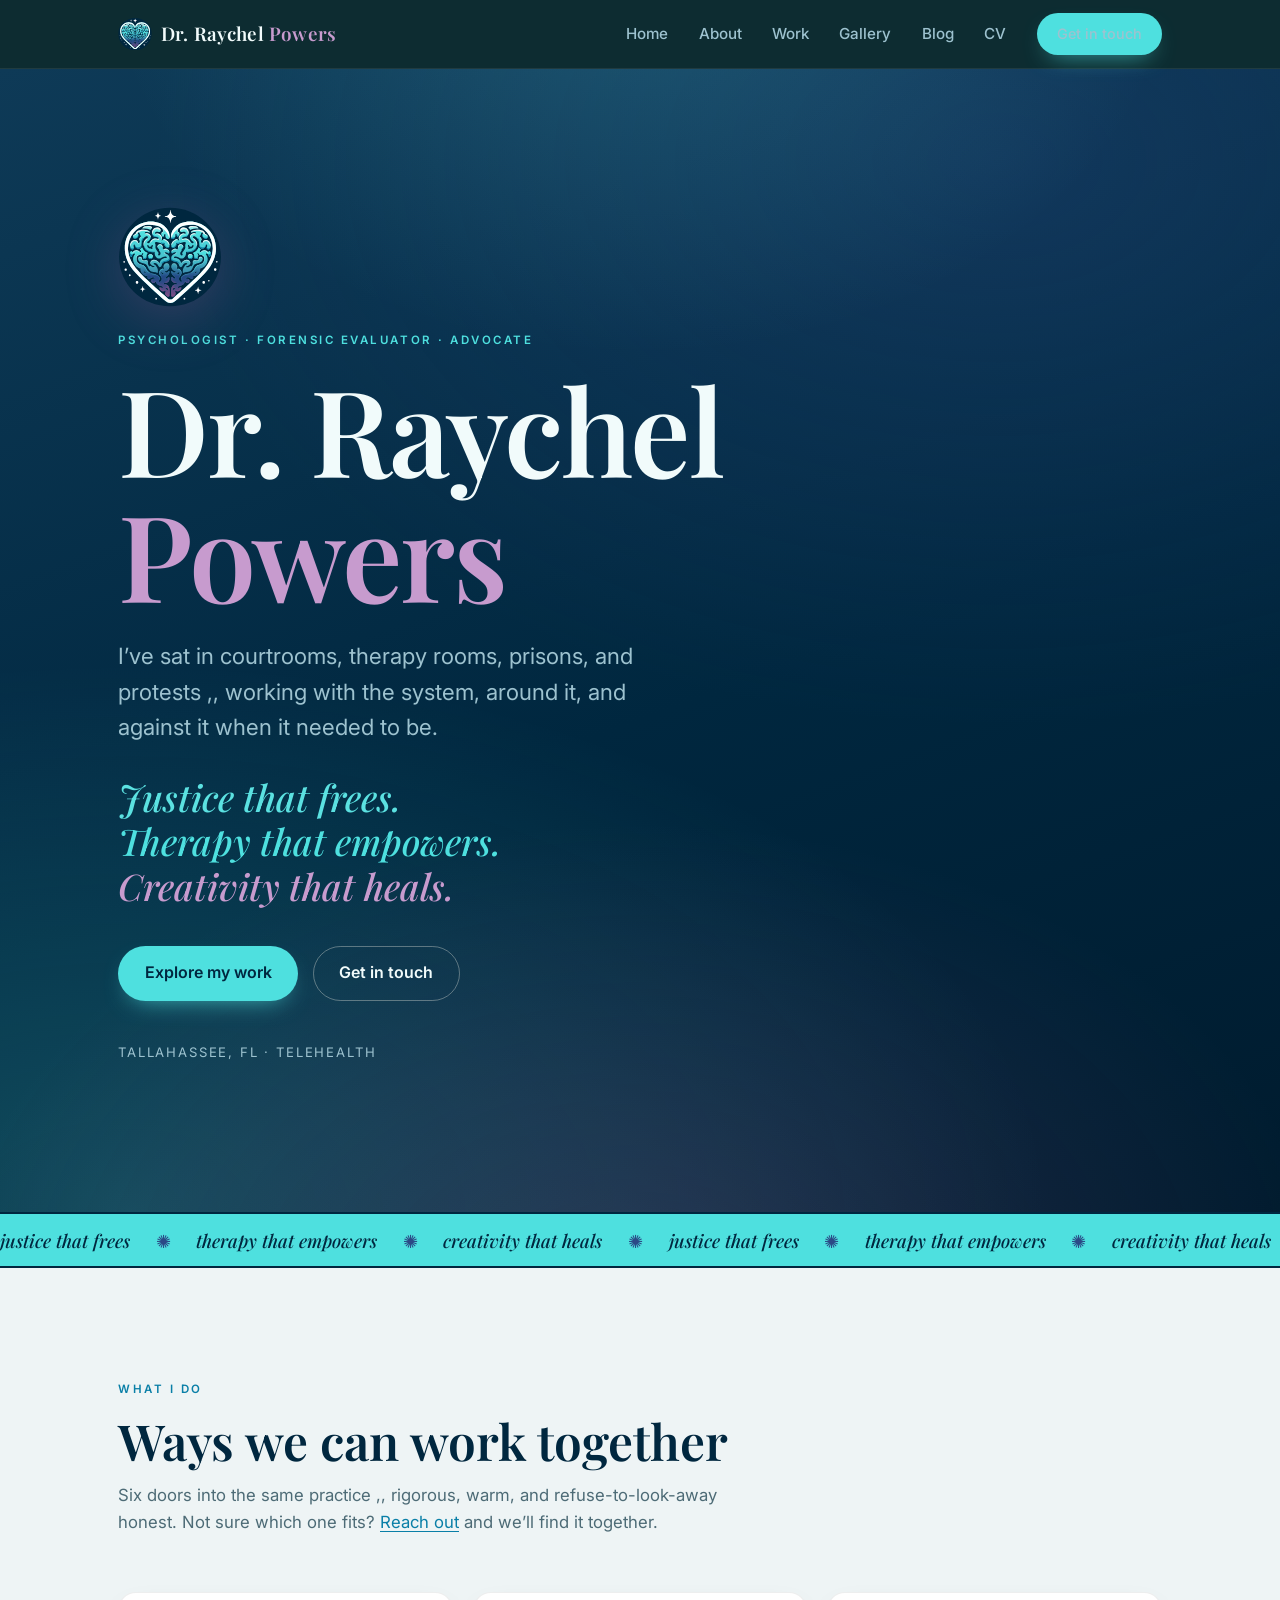
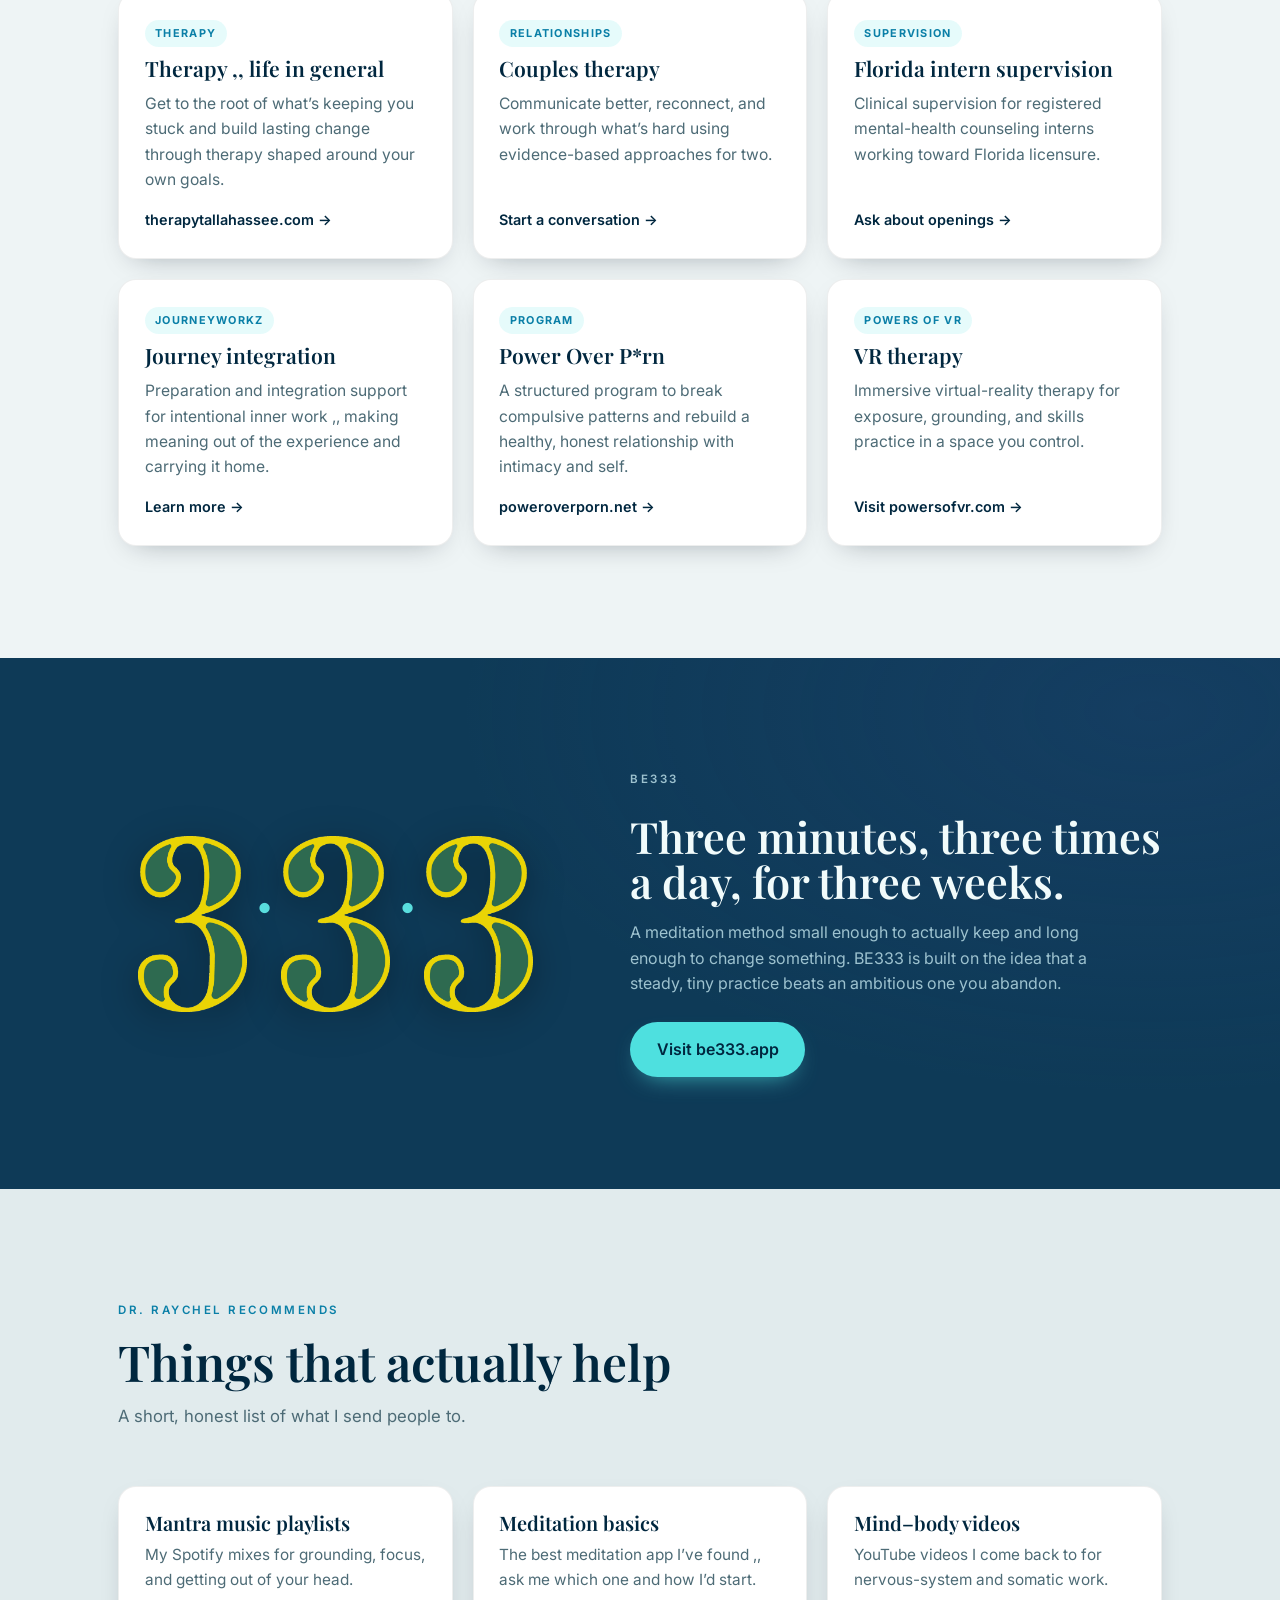
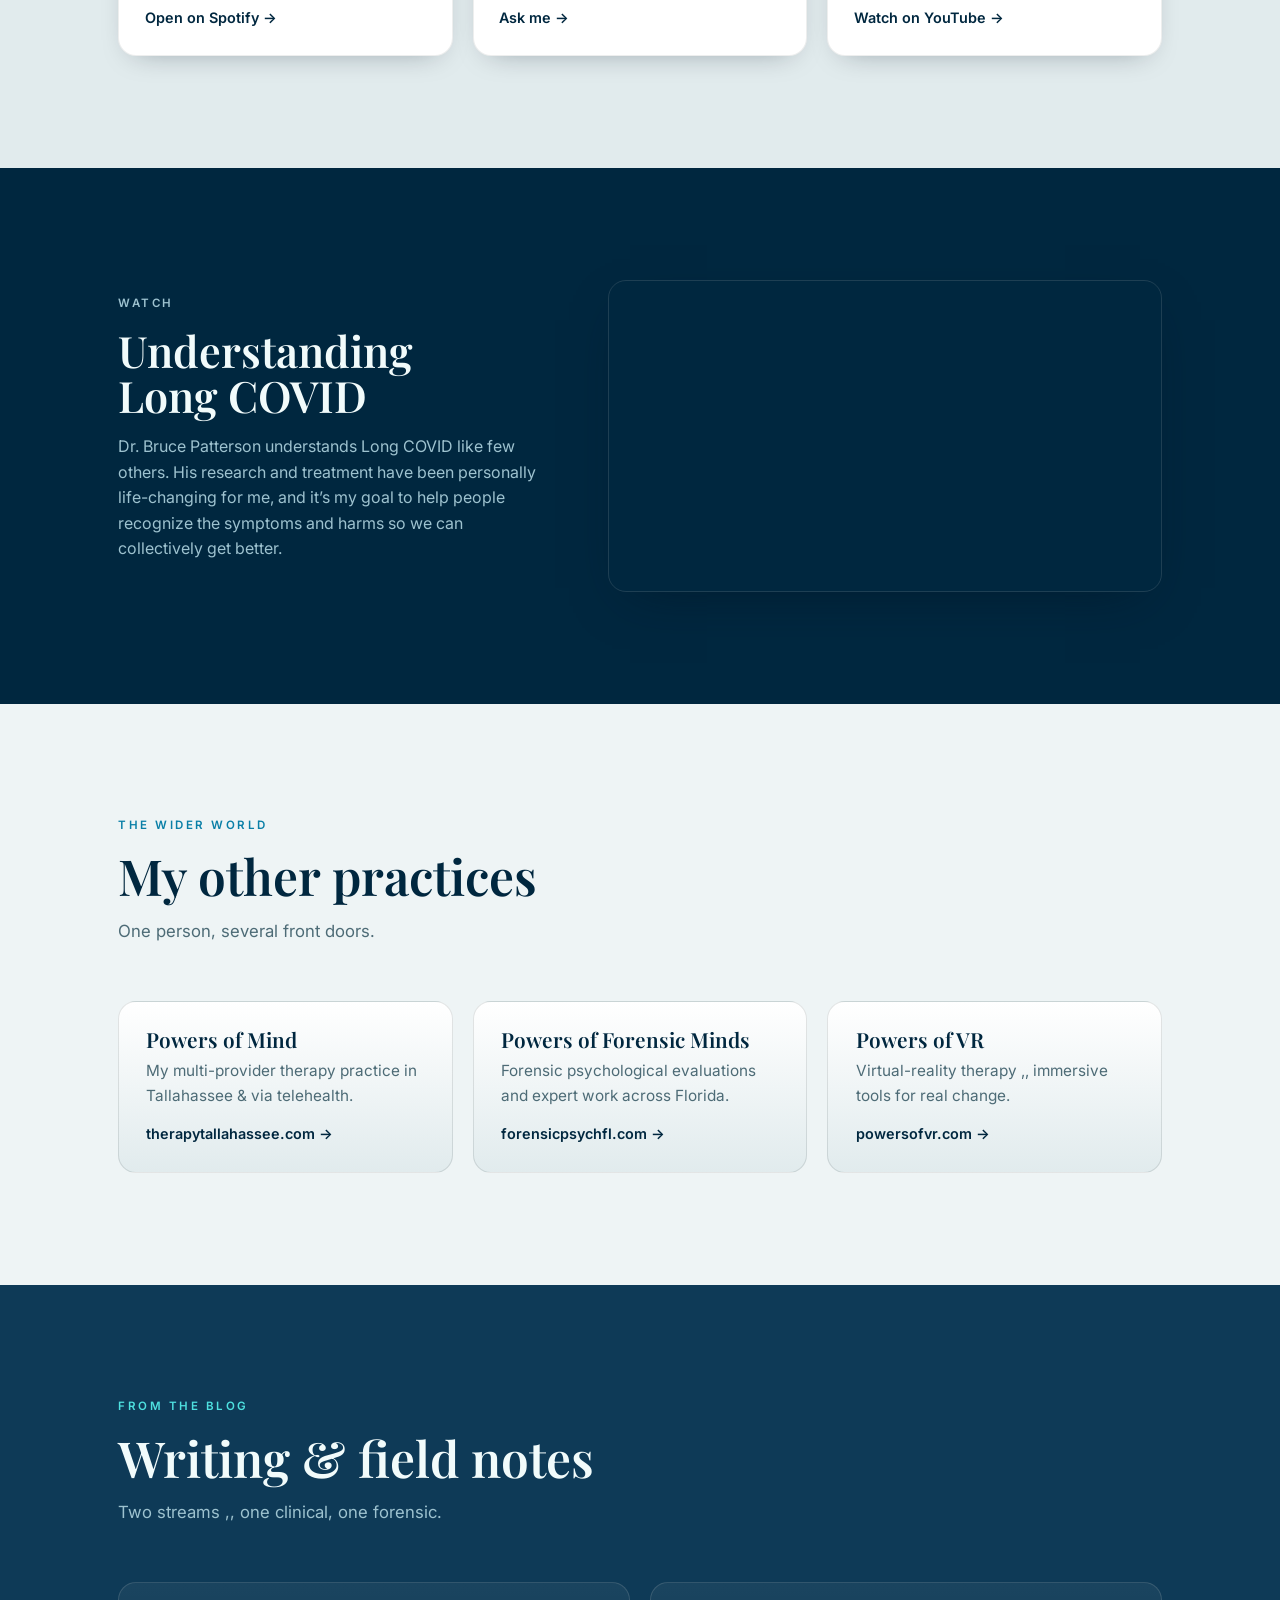
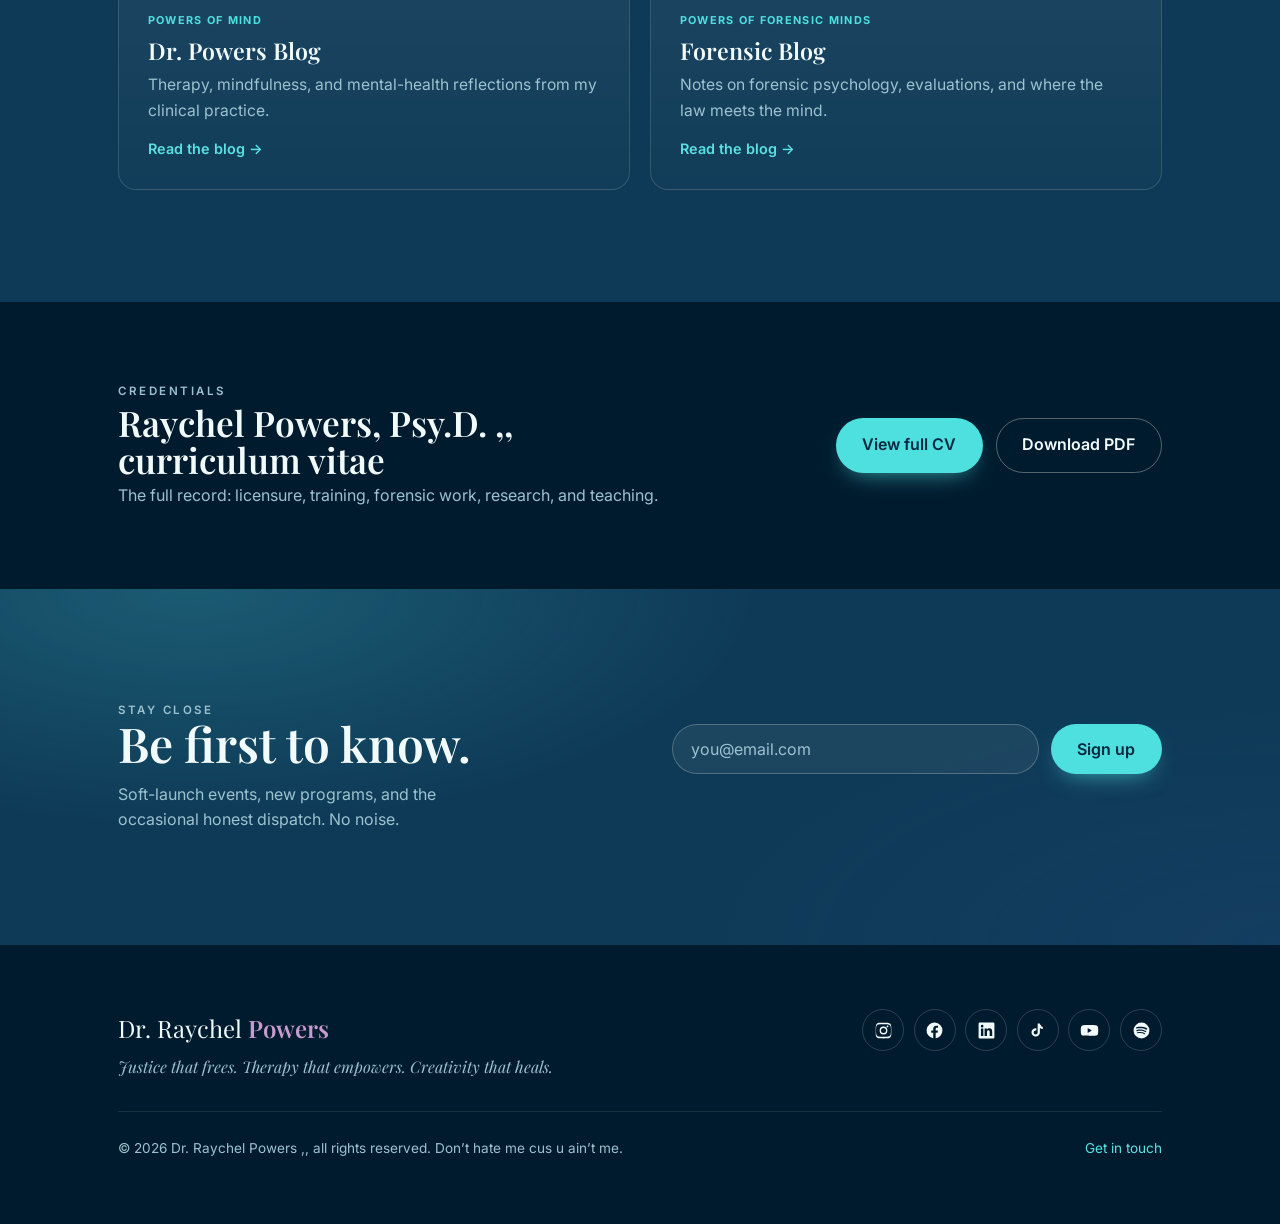
==== commit e9e9c871: "Match page palette to logo colors and add hero sparkle - Retune :root and decorative colors to the e" ====
--- a/index.html
+++ b/index.html
@@ -6,7 +6,7 @@
   <title>Dr. Raychel Powers ,, Psychologist, Forensic Evaluator, Advocate</title>
   <meta name="description" content="Dr. Raychel Powers, Psy.D. ,, psychologist, forensic evaluator, and advocate. Therapy that empowers, justice that heals, and work that frees. Therapy, supervision, journey integration, BE333 meditation, and more." />
   <meta name="author" content="Dr. Raychel Powers" />
-  <meta name="theme-color" content="#0d2b3a" />
+  <meta name="theme-color" content="#00273f" />
 
   <!-- Open Graph / social -->
   <meta property="og:type" content="website" />
@@ -41,6 +41,18 @@
     <!-- ===== HERO ===== -->
     <section class="hero" id="home">
       <div class="hero__glow" aria-hidden="true"></div>
+      <div class="sparkles" aria-hidden="true">
+        <span class="sparkle sparkle--white s1">✦</span>
+        <span class="sparkle s2">✦</span>
+        <span class="sparkle sparkle--white s3">✦</span>
+        <span class="sparkle sparkle--gold s4">✦</span>
+        <span class="sparkle s5">✦</span>
+        <span class="sparkle sparkle--white s6">✦</span>
+        <span class="sparkle sparkle--gold s7">✦</span>
+        <span class="sparkle s8">✦</span>
+        <span class="sparkle sparkle--white s9">✦</span>
+        <span class="sparkle s10">✦</span>
+      </div>
       <div class="wrap hero__inner">
         <img class="hero__logo reveal" src="assets/BRAIN_HEART.svg" alt="Dr. Raychel Powers brain-heart logo" width="96" height="96" />
         <p class="eyebrow reveal">Psychologist · Forensic Evaluator · Advocate</p>
--- a/css/style.css
+++ b/css/style.css
@@ -4,24 +4,24 @@
    ============================================================ */
 
 :root {
-  /* Color — matched to the Dr Powers brain-heart logo */
-  --ink:      #0d2b3a;   /* deep teal-navy — logo background           */
-  --ink-2:    #143a4b;   /* raised dark surface                       */
-  --ink-3:    #081f2b;   /* deepest, for footer                       */
+  /* Color — matched to the exact Dr Powers brain-heart logo palette */
+  --ink:      #00273f;   /* deep navy — the logo badge                */
+  --ink-2:    #0e3a57;   /* raised dark surface                       */
+  --ink-3:    #001b2e;   /* deepest, for footer                       */
   --paper:    #eef4f5;   /* cool off-white — light sections           */
   --paper-2:  #e1ebed;   /* cool raised surface                       */
-  --gold:     #4fc3ad;   /* mint-teal — primary accent / CTA          */
-  --gold-deep:#2f9aa0;
-  --coral:    #3f6fc4;   /* logo blue/indigo — secondary accent       */
-  --sky:      #74d6c6;   /* bright mint — links / highlights on ink   */
-  --purple:   #7a4fb8;   /* violet — base of the logo brain gradient  */
-  --purple-deep:#5e3a96;
-  --brand-purple:#b092ea; /* beautiful lavender-purple for the "Powers" name accent */
-
-  --text-light: #f1f8f8; /* on dark   */
-  --text-dim:   #a9c4cc; /* muted on dark */
-  --text-dark:  #14303a; /* on light  */
-  --text-mute:  #566b72; /* muted on light */
+  --gold:     #4ee0df;   /* bright cyan — primary accent / CTA        */
+  --gold-deep:#0a7fa7;   /* deep teal — hover                         */
+  --coral:    #2b4a86;   /* logo mid-brain blue — secondary accent    */
+  --sky:      #5be1e1;   /* light cyan — links / highlights on ink    */
+  --purple:   #7d4d84;   /* logo purple — base of the brain gradient  */
+  --purple-deep:#5e3a64;
+  --brand-purple:#c79bce; /* lightened logo mauve for the "Powers" name accent */
+
+  --text-light: #f1fbfb; /* on dark   */
+  --text-dim:   #9dc2cf; /* muted on dark */
+  --text-dark:  #00273f; /* on light  */
+  --text-mute:  #4d6b76; /* muted on light */
 
   /* Type — professional editorial pairing */
   --display: "Playfair Display", Georgia, "Times New Roman", serif;
@@ -32,8 +32,8 @@
   --gutter: clamp(1.25rem, 4vw, 3rem);
   --radius: 18px;
   --radius-sm: 11px;
-  --shadow: 0 18px 50px -22px rgba(7, 26, 23, .55);
-  --shadow-soft: 0 10px 30px -16px rgba(7, 26, 23, .4);
+  --shadow: 0 18px 50px -22px rgba(0, 18, 32, .55);
+  --shadow-soft: 0 10px 30px -16px rgba(0, 18, 32, .4);
 
   --ease: cubic-bezier(.2, .7, .2, 1);
 }
@@ -104,8 +104,8 @@
   border: 1.5px solid transparent; transition: transform .2s var(--ease), box-shadow .2s var(--ease), background .2s var(--ease), color .2s var(--ease);
   white-space: nowrap;
 }
-.btn--gold { background: var(--gold); color: var(--ink); box-shadow: 0 10px 24px -12px rgba(79,195,173,.8); }
-.btn--gold:hover { background: #6fdcc6; transform: translateY(-2px); }
+.btn--gold { background: var(--gold); color: var(--ink); box-shadow: 0 10px 24px -12px rgba(78,224,223,.8); }
+.btn--gold:hover { background: #7debea; transform: translateY(-2px); }
 .btn--ghost { background: transparent; color: var(--text-light); border-color: rgba(244,239,228,.35); }
 .btn--ghost:hover { border-color: var(--text-light); transform: translateY(-2px); }
 
@@ -113,7 +113,7 @@
 .site-header {
   position: sticky; top: 0; z-index: 50;
   backdrop-filter: blur(10px);
-  background: rgba(18,48,45,.72);
+  background: rgba(2,32,49,.72);
   border-bottom: 1px solid rgba(244,239,228,.08);
   transition: background .3s var(--ease);
 }
@@ -140,19 +140,48 @@
 .hero {
   position: relative; overflow: hidden;
   background:
-    radial-gradient(120% 90% at 78% 8%, rgba(63,111,196,.30), transparent 55%),
-    radial-gradient(90% 70% at 50% 108%, rgba(122,79,184,.28), transparent 60%),
-    radial-gradient(120% 80% at 10% 100%, rgba(79,195,173,.22), transparent 60%),
-    linear-gradient(160deg, #11414f 0%, var(--ink) 55%, var(--ink-3) 100%);
+    radial-gradient(120% 90% at 78% 8%, rgba(43,74,134,.30), transparent 55%),
+    radial-gradient(90% 70% at 50% 108%, rgba(125,77,132,.28), transparent 60%),
+    radial-gradient(120% 80% at 10% 100%, rgba(78,224,223,.22), transparent 60%),
+    linear-gradient(160deg, #0e3a57 0%, var(--ink) 55%, var(--ink-3) 100%);
   color: var(--text-light);
 }
 .hero__glow {
   position: absolute; inset: 0;
-  background: radial-gradient(60% 50% at 50% -10%, rgba(134,214,200,.18), transparent 70%);
+  background: radial-gradient(60% 50% at 50% -10%, rgba(91,225,225,.18), transparent 70%);
   pointer-events: none;
 }
-.hero__inner { position: relative; padding-block: clamp(4.5rem, 13vw, 8.5rem); }
-.hero__logo { width: clamp(76px, 12vw, 104px); height: auto; margin: 0 0 1.4rem; filter: drop-shadow(0 12px 26px rgba(122,79,184,.35)); }
+
+/* ---------- Sparkle (echoes the logo's little stars) ---------- */
+.sparkles { position: absolute; inset: 0; pointer-events: none; overflow: hidden; z-index: 0; }
+.sparkle {
+  position: absolute; font-size: 13px; line-height: 1; opacity: 0;
+  color: var(--sky); text-shadow: 0 0 8px rgba(91,225,225,.75);
+  animation: twinkle 4.5s var(--ease) infinite;
+  will-change: transform, opacity;
+}
+.sparkle--white { color: #fff; text-shadow: 0 0 9px rgba(255,255,255,.8); }
+.sparkle--gold  { color: var(--gold); text-shadow: 0 0 8px rgba(78,224,223,.75); }
+@keyframes twinkle {
+  0%, 100% { opacity: 0; transform: scale(.5) rotate(0deg); }
+  50%      { opacity: .95; transform: scale(1) rotate(15deg); }
+}
+.sparkle.s1  { top: 14%; left: 9%;  font-size: 16px; animation-delay: .0s;  }
+.sparkle.s2  { top: 22%; left: 33%; font-size: 10px; animation-delay: 1.1s; }
+.sparkle.s3  { top: 10%; left: 62%; font-size: 12px; animation-delay: 2.3s; }
+.sparkle.s4  { top: 30%; left: 82%; font-size: 18px; animation-delay: .6s;  }
+.sparkle.s5  { top: 52%; left: 5%;  font-size: 12px; animation-delay: 1.8s; }
+.sparkle.s6  { top: 64%; left: 46%; font-size: 9px;  animation-delay: 3.0s; }
+.sparkle.s7  { top: 46%; left: 92%; font-size: 11px; animation-delay: 2.6s; }
+.sparkle.s8  { top: 78%; left: 24%; font-size: 14px; animation-delay: .9s;  }
+.sparkle.s9  { top: 84%; left: 70%; font-size: 12px; animation-delay: 2.0s; }
+.sparkle.s10 { top: 38%; left: 20%; font-size: 9px;  animation-delay: 3.6s; }
+@media (prefers-reduced-motion: reduce) {
+  .sparkle { animation: none; opacity: .55; }
+}
+
+.hero__inner { position: relative; z-index: 1; padding-block: clamp(4.5rem, 13vw, 8.5rem); }
+.hero__logo { width: clamp(76px, 12vw, 104px); height: auto; margin: 0 0 1.4rem; filter: drop-shadow(0 12px 26px rgba(125,77,132,.35)); }
 .hero__name {
   font-size: clamp(3.4rem, 12vw, 7.5rem);
   font-weight: 600; letter-spacing: -.02em; margin: .2rem 0 1.4rem;
@@ -167,7 +196,7 @@
 }
 .creed span:nth-child(1) { color: var(--sky); }
 .creed span:nth-child(2) { color: var(--gold); }
-.creed span:nth-child(3) { color: #b49be6; }
+.creed span:nth-child(3) { color: var(--brand-purple); }
 
 .hero__cta { display: flex; flex-wrap: wrap; gap: .9rem; }
 .hero__meta {
@@ -215,7 +244,7 @@
 .card__tag {
   align-self: flex-start; font-size: .68rem; font-weight: 700; letter-spacing: .12em;
   text-transform: uppercase; color: var(--gold-deep);
-  background: rgba(79,195,173,.14); padding: .3rem .65rem; border-radius: 999px;
+  background: rgba(78,224,223,.14); padding: .3rem .65rem; border-radius: 999px;
 }
 .card h3 { font-size: 1.32rem; }
 .card p { margin: 0; color: var(--text-mute); font-size: .98rem; flex: 1; }
@@ -225,7 +254,7 @@
 /* ---------- BE333 ---------- */
 .be333 {
   background:
-    radial-gradient(90% 120% at 90% 10%, rgba(63,111,196,.22), transparent 60%),
+    radial-gradient(90% 120% at 90% 10%, rgba(43,74,134,.22), transparent 60%),
     var(--ink-2);
   color: var(--text-light); padding-block: clamp(4rem, 9vw, 7rem);
 }
@@ -283,8 +312,8 @@
 /* ---------- Connect / subscribe ---------- */
 .connect {
   background:
-    radial-gradient(80% 120% at 15% 0%, rgba(79,195,173,.20), transparent 55%),
-    radial-gradient(80% 120% at 100% 100%, rgba(63,111,196,.20), transparent 55%),
+    radial-gradient(80% 120% at 15% 0%, rgba(78,224,223,.20), transparent 55%),
+    radial-gradient(80% 120% at 100% 100%, rgba(43,74,134,.20), transparent 55%),
     var(--ink-2);
   color: var(--text-light); padding-block: clamp(4rem, 9vw, 7rem);
 }
@@ -355,9 +384,9 @@
    ============================================================ */
 .cv-hero {
   background:
-    radial-gradient(110% 90% at 85% 0%, rgba(63,111,196,.28), transparent 55%),
-    radial-gradient(110% 90% at 0% 100%, rgba(79,195,173,.20), transparent 60%),
-    linear-gradient(160deg, #11414f 0%, var(--ink) 60%, var(--ink-3) 100%);
+    radial-gradient(110% 90% at 85% 0%, rgba(43,74,134,.28), transparent 55%),
+    radial-gradient(110% 90% at 0% 100%, rgba(78,224,223,.20), transparent 60%),
+    linear-gradient(160deg, #0e3a57 0%, var(--ink) 60%, var(--ink-3) 100%);
   color: var(--text-light);
 }
 .cv-hero__inner { padding-block: clamp(3rem, 8vw, 5rem); }
@@ -424,9 +453,9 @@
    ============================================================ */
 .about-hero {
   background:
-    radial-gradient(115% 95% at 88% 0%, rgba(63,111,196,.30), transparent 55%),
-    radial-gradient(110% 90% at 0% 100%, rgba(79,195,173,.20), transparent 60%),
-    linear-gradient(160deg, #11414f 0%, var(--ink) 58%, var(--ink-3) 100%);
+    radial-gradient(115% 95% at 88% 0%, rgba(43,74,134,.30), transparent 55%),
+    radial-gradient(110% 90% at 0% 100%, rgba(78,224,223,.20), transparent 60%),
+    linear-gradient(160deg, #0e3a57 0%, var(--ink) 58%, var(--ink-3) 100%);
   color: var(--text-light);
 }
 .about-hero__inner { padding-block: clamp(3.5rem, 10vw, 6rem); max-width: 880px; }
@@ -485,9 +514,9 @@
    ============================================================ */
 .gal-hero {
   background:
-    radial-gradient(115% 95% at 12% 0%, rgba(79,195,173,.26), transparent 55%),
-    radial-gradient(110% 90% at 100% 100%, rgba(63,111,196,.24), transparent 60%),
-    linear-gradient(160deg, #11414f 0%, var(--ink) 58%, var(--ink-3) 100%);
+    radial-gradient(115% 95% at 12% 0%, rgba(78,224,223,.26), transparent 55%),
+    radial-gradient(110% 90% at 100% 100%, rgba(43,74,134,.24), transparent 60%),
+    linear-gradient(160deg, #0e3a57 0%, var(--ink) 58%, var(--ink-3) 100%);
   color: var(--text-light);
 }
 .gal-hero__inner { padding-block: clamp(3rem, 8vw, 5rem); max-width: 880px; }
@@ -520,7 +549,7 @@
 .gal-item figcaption {
   position: absolute; left: 0; right: 0; bottom: 0;
   padding: 1.4rem .9rem .8rem; color: #fff; font-size: .9rem; font-weight: 500;
-  background: linear-gradient(transparent, rgba(7,26,23,.82));
+  background: linear-gradient(transparent, rgba(0,18,32,.82));
   opacity: 0; transform: translateY(8px); transition: opacity .25s var(--ease), transform .25s var(--ease);
 }
 .gal-item:hover figcaption, .gal-item:focus-visible figcaption { opacity: 1; transform: none; }
@@ -530,7 +559,7 @@
 .gal-item.ph .phbox {
   position: absolute; inset: 0; display: flex; flex-direction: column; gap: .5rem;
   align-items: center; justify-content: center; text-align: center; padding: 1rem;
-  background: linear-gradient(150deg, rgba(79,195,173,.18), rgba(63,111,196,.16)), var(--ink-2);
+  background: linear-gradient(150deg, rgba(78,224,223,.18), rgba(43,74,134,.16)), var(--ink-2);
   color: var(--text-dim);
 }
 .gal-item.ph .phbox svg { width: 30px; height: 30px; opacity: .7; }
@@ -540,7 +569,7 @@
 
 /* Lightbox */
 .lb { position: fixed; inset: 0; z-index: 200; display: none; align-items: center; justify-content: center;
-  background: rgba(7,22,20,.92); padding: clamp(1rem,4vw,3rem); }
+  background: rgba(0,16,28,.92); padding: clamp(1rem,4vw,3rem); }
 .lb.open { display: flex; }
 .lb__img { max-width: 100%; max-height: 82vh; border-radius: 10px; box-shadow: 0 30px 80px -20px rgba(0,0,0,.7); }
 .lb__cap { position: absolute; bottom: clamp(1rem,3vw,2rem); left: 0; right: 0; text-align: center; color: var(--text-light); font-size: .95rem; padding: 0 1rem; }
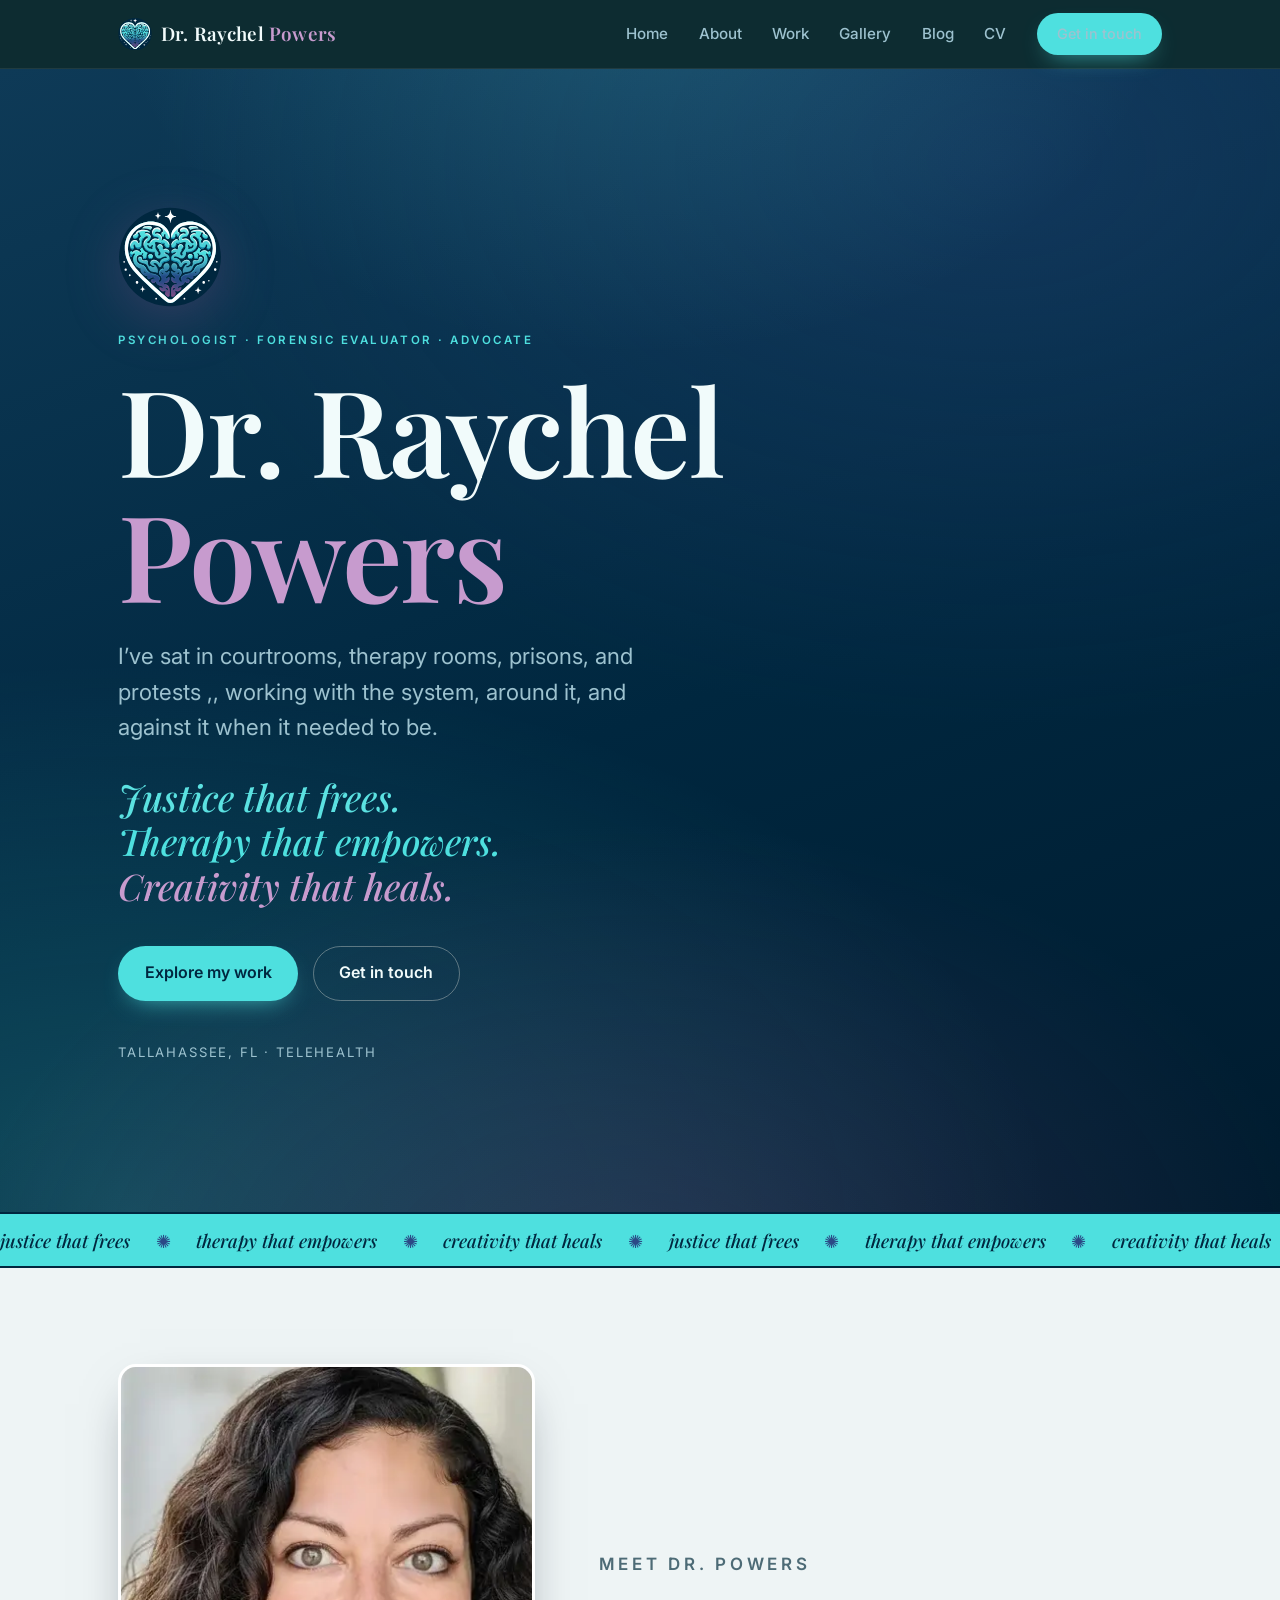
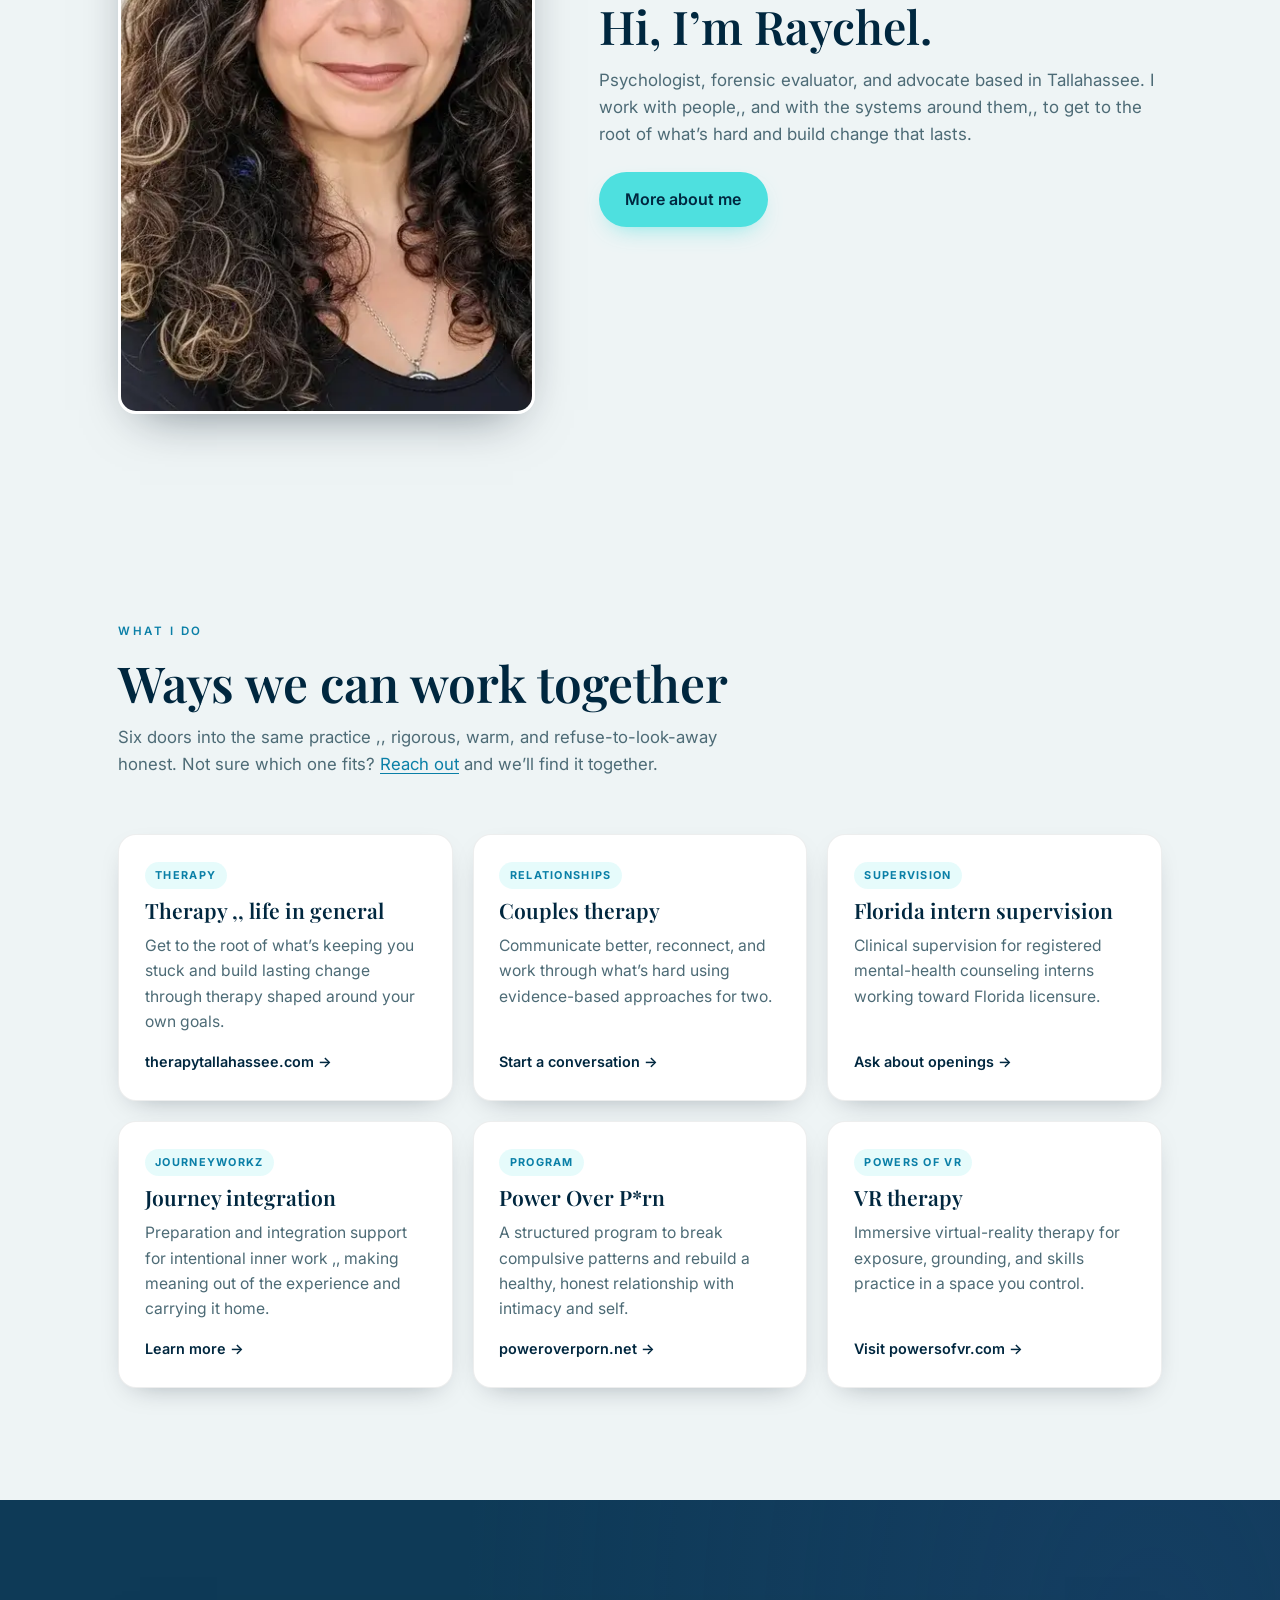
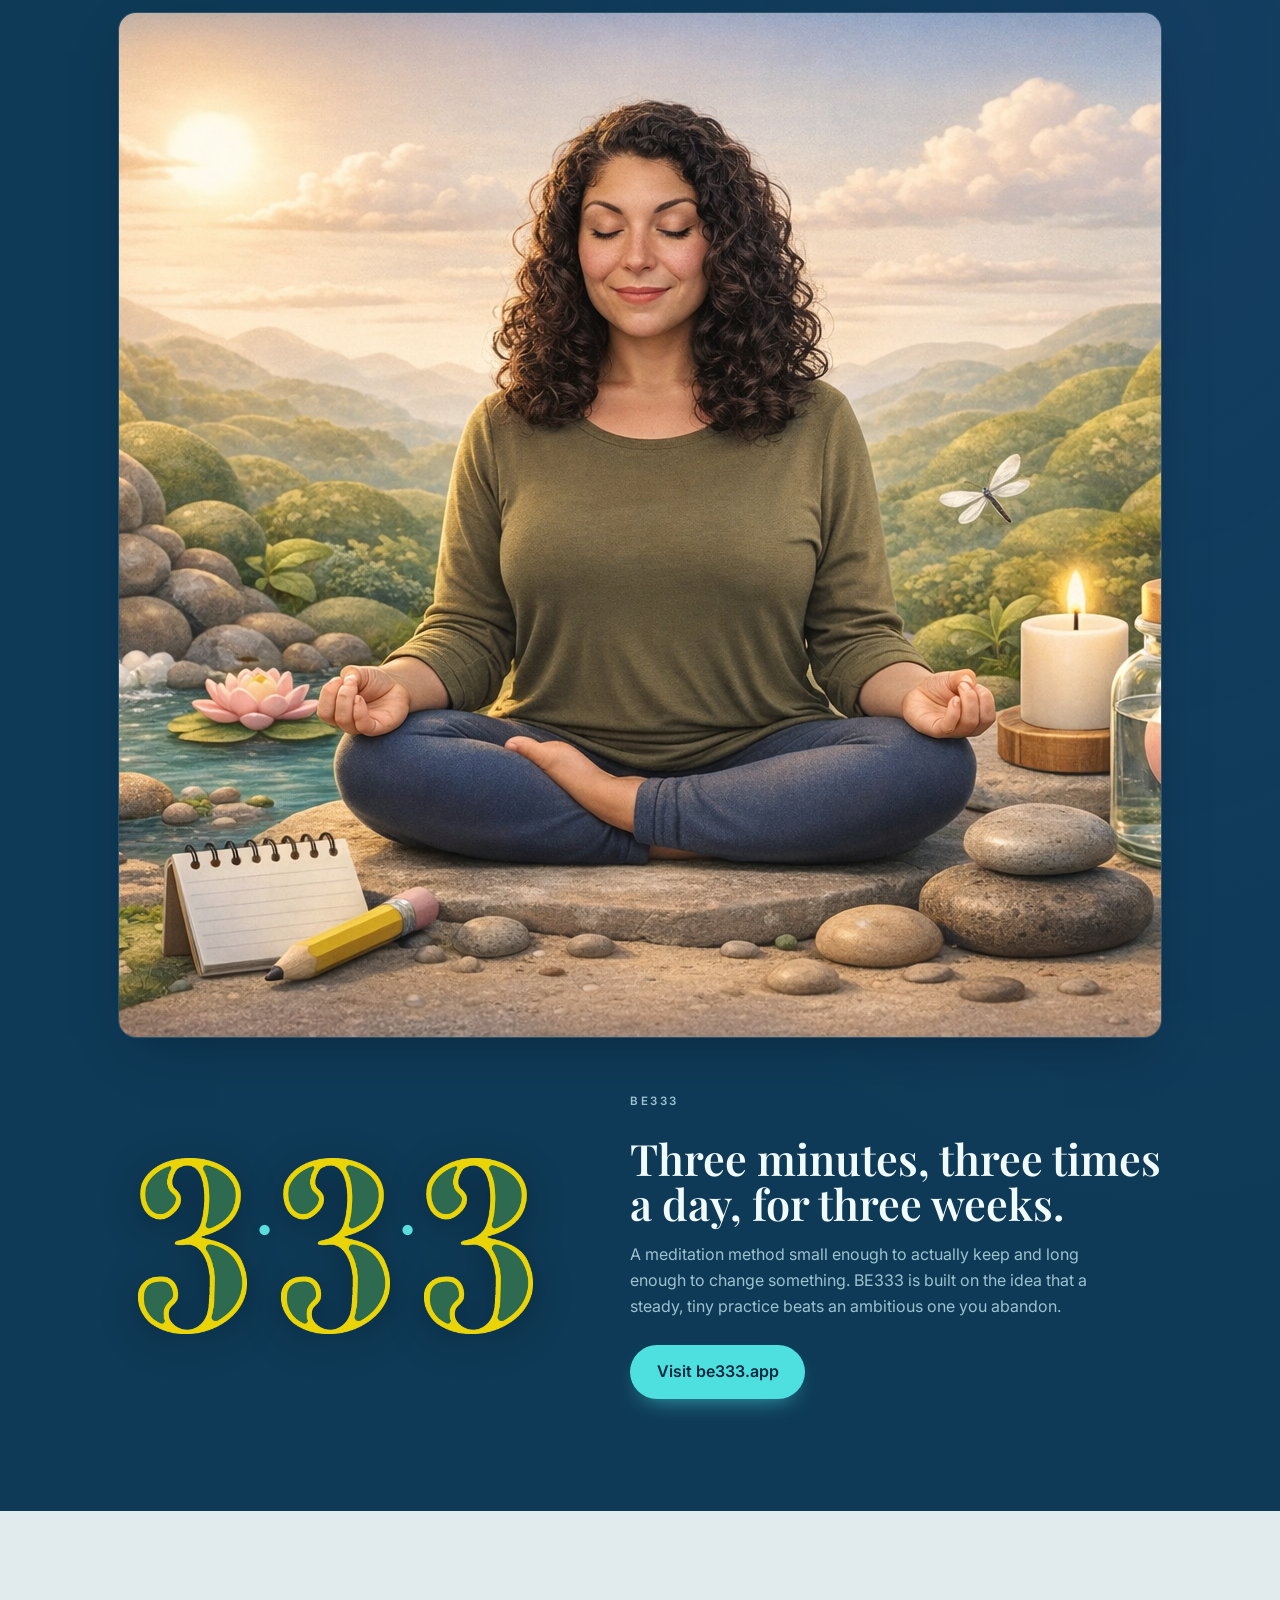
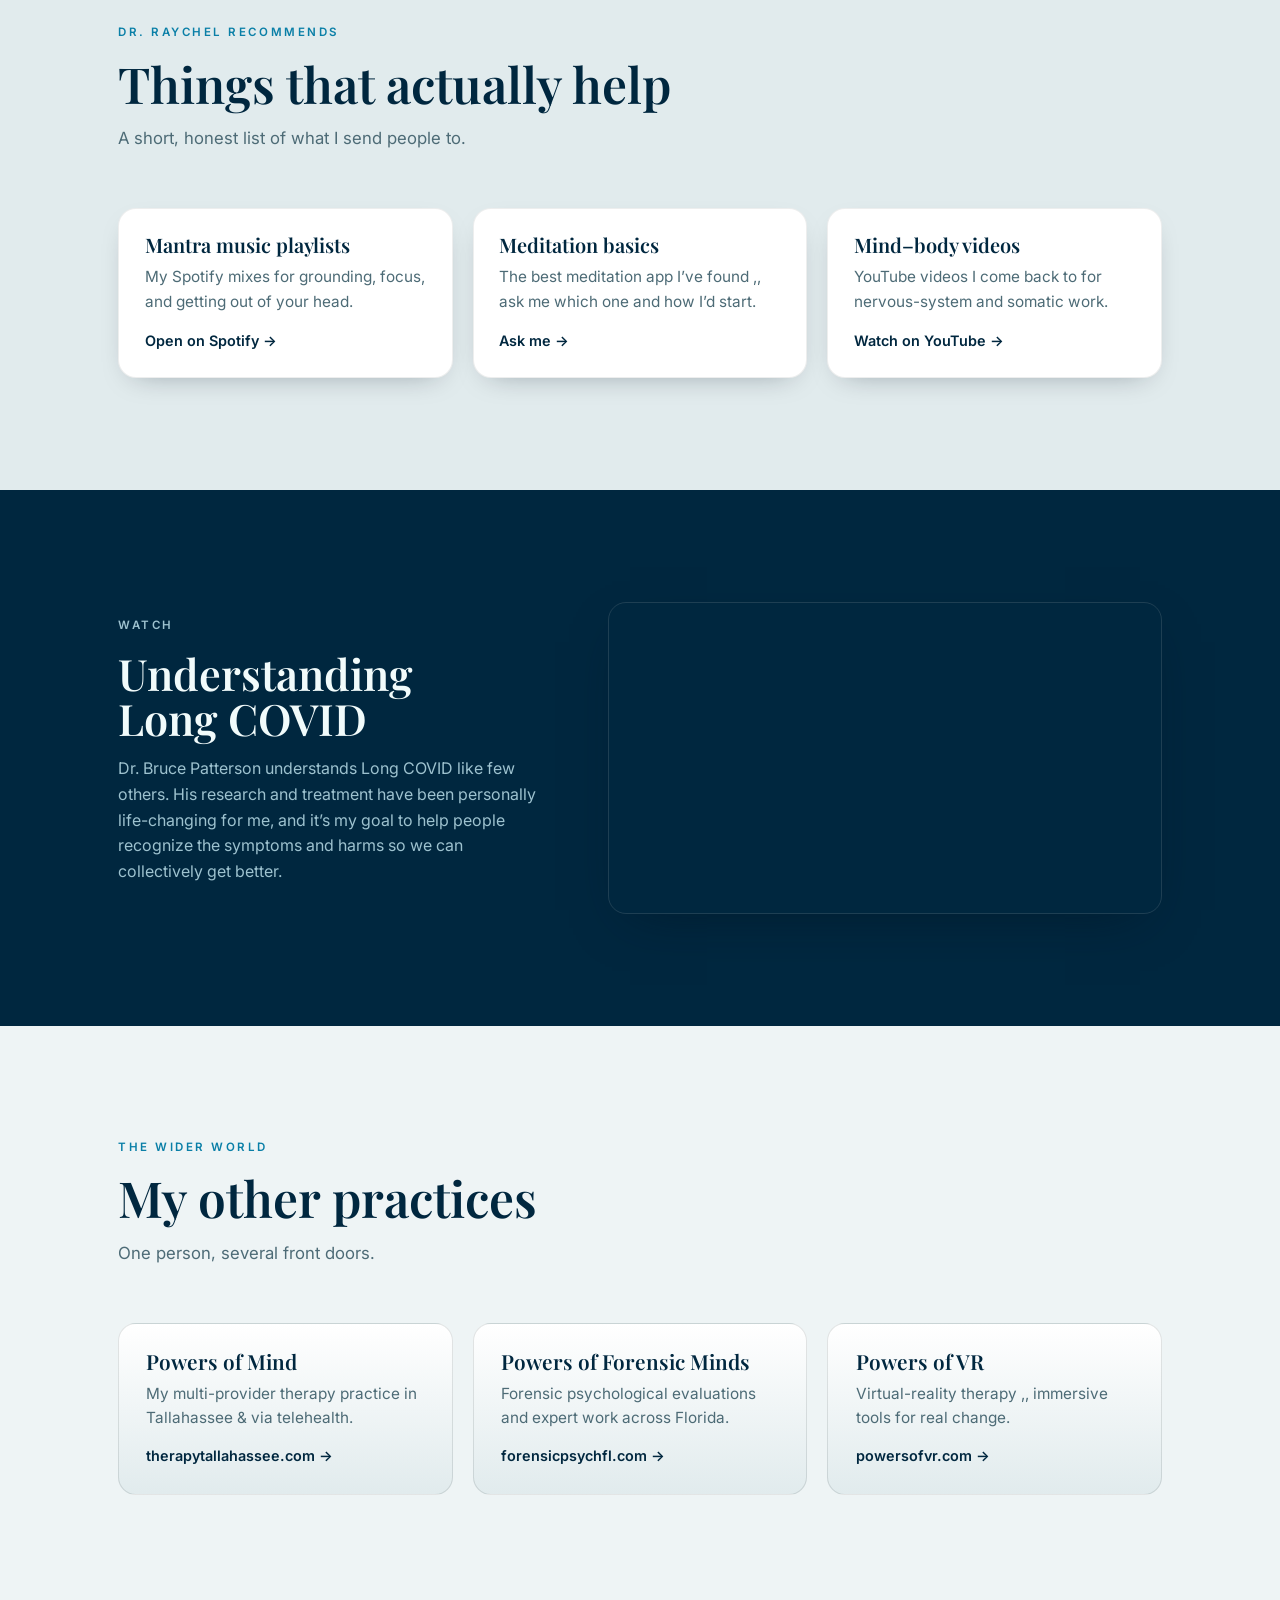
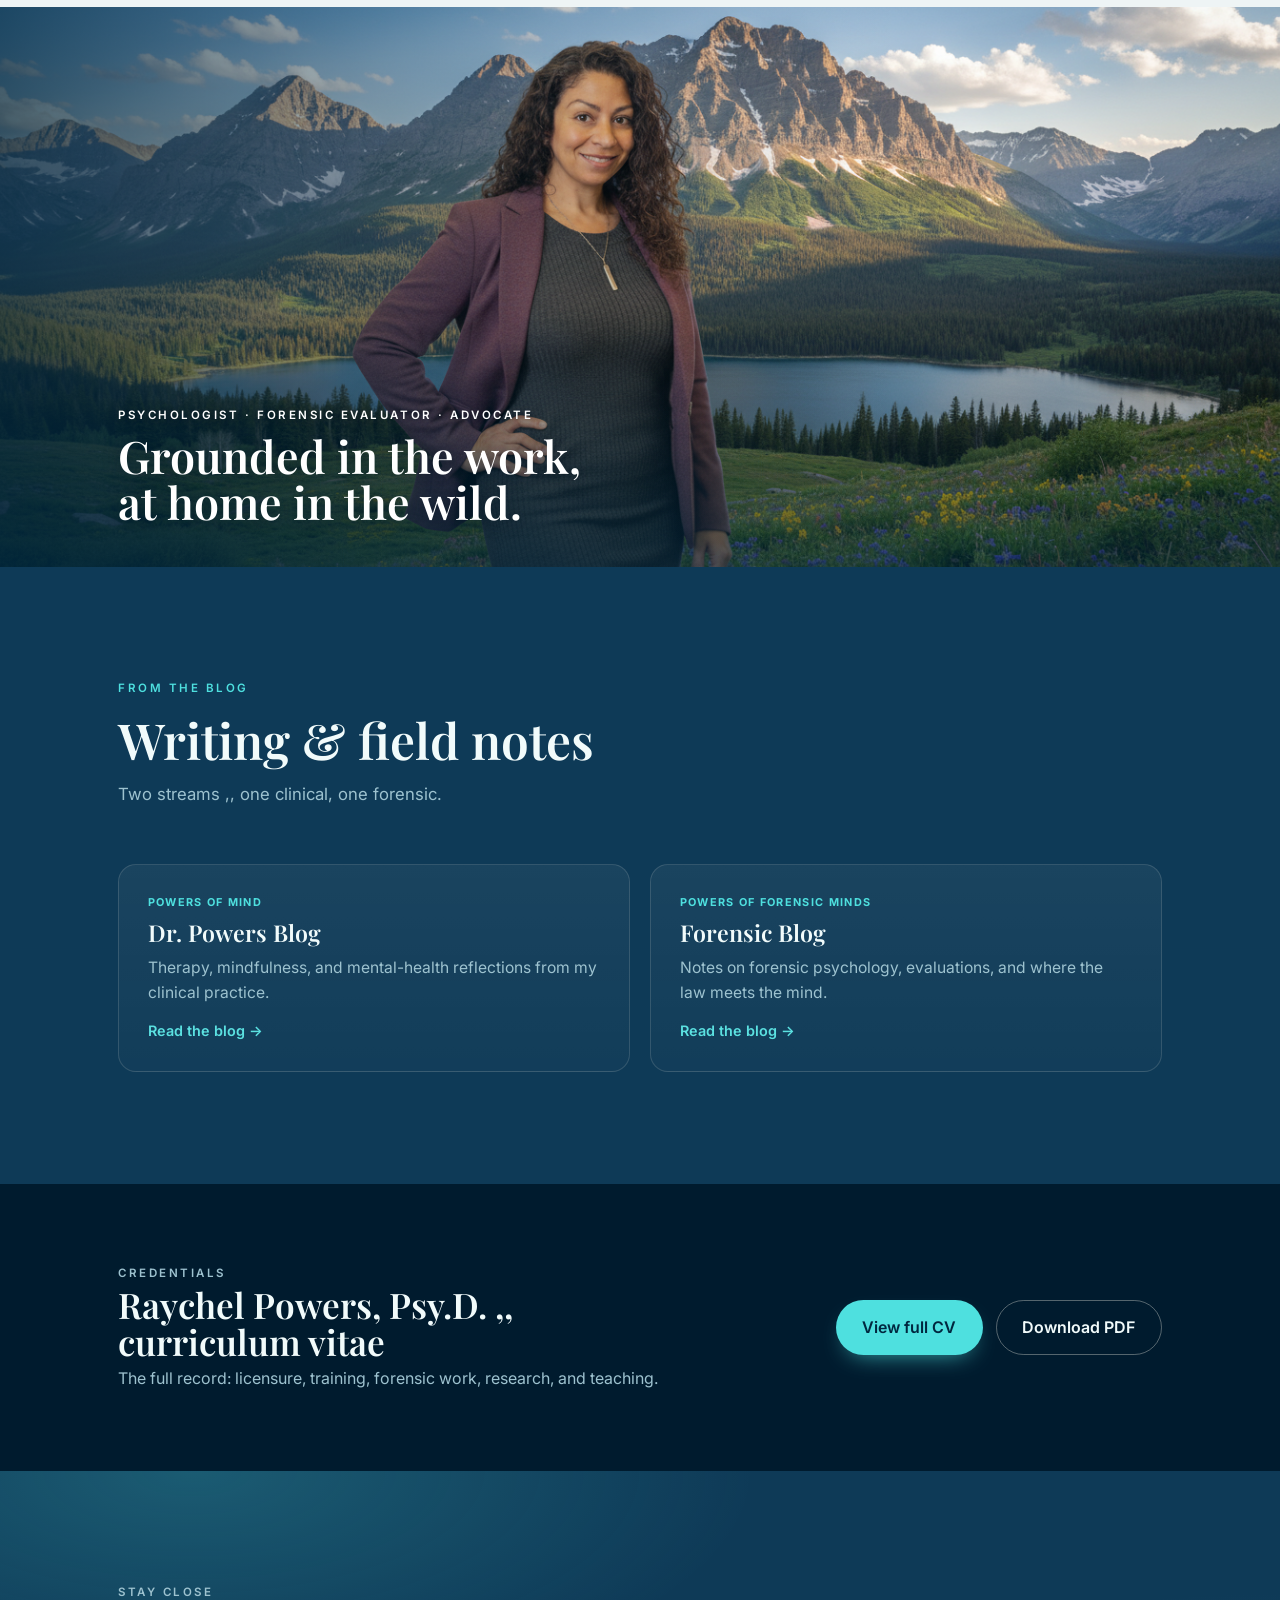
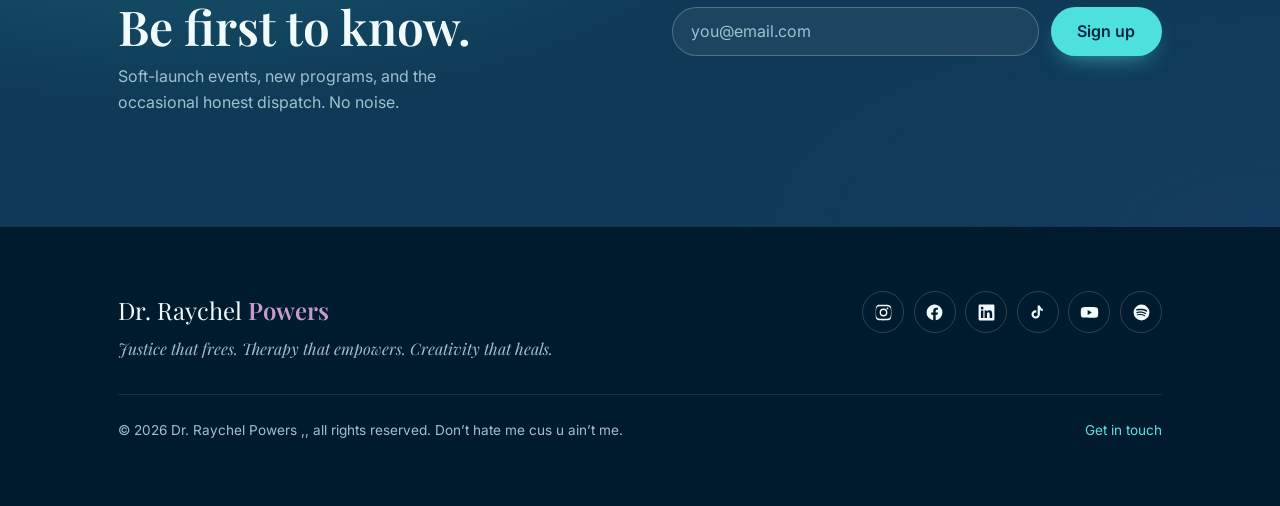
==== commit f7094889: "Add photos of Dr. Powers to the home page - New 'Meet Dr. Powers' intro band with the professional h" ====
--- a/index.html
+++ b/index.html
@@ -85,6 +85,22 @@
       </div>
     </div>
 
+    <!-- ===== MEET DR. POWERS ===== -->
+    <section class="intro" id="meet">
+      <div class="wrap intro__inner">
+        <img class="intro__photo reveal" src="assets/PhotoDr2.webp" alt="Dr. Raychel Powers" width="1200" height="650" loading="lazy" />
+        <div class="intro__copy reveal">
+          <p class="eyebrow eyebrow--dark">Meet Dr. Powers</p>
+          <h2>Hi, I&rsquo;m Raychel.</h2>
+          <p>
+            Psychologist, forensic evaluator, and advocate based in Tallahassee. I work with people,,
+            and with the systems around them,, to get to the root of what&rsquo;s hard and build change that lasts.
+          </p>
+          <a class="btn btn--gold" href="about.html">More about me</a>
+        </div>
+      </div>
+    </section>
+
     <!-- ===== WHAT I DO ===== -->
     <section class="work" id="work">
       <div class="wrap">
@@ -145,6 +161,11 @@
 
     <!-- ===== BE333 ===== -->
     <section class="be333" id="be333">
+      <div class="wrap">
+        <figure class="be333__figure reveal">
+          <img src="assets/Drpowers.png" alt="Dr. Raychel Powers meditating in a calm natural landscape" width="1536" height="1024" loading="lazy" />
+        </figure>
+      </div>
       <div class="wrap be333__inner">
         <div class="be333__lockup reveal">
           <img class="be333__digit" src="assets/be333-3.png" alt="3" />
@@ -245,6 +266,14 @@
       </div>
     </section>
 
+    <!-- ===== PORTRAIT BAND ===== -->
+    <section class="portrait-band" aria-label="Dr. Raychel Powers">
+      <div class="wrap portrait-band__inner reveal">
+        <p class="eyebrow">Psychologist · Forensic Evaluator · Advocate</p>
+        <h2>Grounded in the work, at home in the wild.</h2>
+      </div>
+    </section>
+
     <!-- ===== BLOG ===== -->
     <!-- Blog links: update the hrefs below to your exact blog page URLs when ready -->
     <section class="blog" id="blog">
--- a/css/style.css
+++ b/css/style.css
@@ -291,6 +291,40 @@
 }
 .video__frame iframe { position: absolute; inset: 0; width: 100%; height: 100%; border: 0; }
 
+/* ---------- Intro (Meet Dr. Powers) ---------- */
+.intro { background: var(--paper); color: var(--text-dark); padding-block: clamp(3.5rem, 8vw, 6rem); }
+.intro__inner { display: grid; grid-template-columns: minmax(0,.85fr) minmax(0,1.15fr); gap: clamp(2rem,5vw,4rem); align-items: center; }
+.intro__photo {
+  width: 100%; aspect-ratio: 16 / 11; object-fit: cover; object-position: center 28%;
+  border-radius: var(--radius); border: 3px solid #fff; box-shadow: var(--shadow); display: block;
+}
+.intro__copy h2 { font-size: clamp(1.9rem, 4.2vw, 2.9rem); margin-bottom: 1rem; }
+.intro__copy p { color: var(--text-mute); font-size: 1.06rem; max-width: 52ch; margin: 0 0 1.5rem; }
+
+/* ---------- BE333 meditation illustration ---------- */
+.be333__figure {
+  margin: 0 0 clamp(2rem, 5vw, 3.4rem); border-radius: var(--radius); overflow: hidden;
+  box-shadow: var(--shadow); border: 1px solid rgba(255,255,255,.12);
+}
+.be333__figure img { width: 100%; aspect-ratio: 2 / 1; object-fit: cover; object-position: center; display: block; }
+
+/* ---------- Full-bleed portrait band ---------- */
+.portrait-band {
+  position: relative; min-height: clamp(340px, 52vw, 560px);
+  background-image:
+    linear-gradient(90deg, rgba(0,39,63,.72), rgba(0,39,63,.15) 45%, transparent 70%),
+    linear-gradient(0deg, rgba(0,39,63,.6), transparent 42%),
+    url("../assets/mountaindr.png");
+  background-size: cover; background-position: center 32%;
+  display: flex; align-items: flex-end; color: #fff;
+}
+.portrait-band__inner { padding-block: clamp(1.6rem, 4vw, 2.6rem); }
+.portrait-band .eyebrow { color: #fff; margin: 0; text-shadow: 0 2px 12px rgba(0,18,32,.6); }
+.portrait-band h2 {
+  font-size: clamp(1.7rem, 4vw, 2.8rem); max-width: 18ch; margin: .5rem 0 0;
+  text-shadow: 0 2px 16px rgba(0,18,32,.55);
+}
+
 /* ---------- Ecosystem ---------- */
 .worlds { background: var(--paper); color: var(--text-dark); padding-block: clamp(4rem, 9vw, 7rem); }
 .world {
@@ -356,7 +390,8 @@
 
 /* ---------- Responsive ---------- */
 @media (max-width: 860px) {
-  .be333__inner, .video__inner, .connect__inner { grid-template-columns: 1fr; }
+  .be333__inner, .video__inner, .connect__inner, .intro__inner { grid-template-columns: 1fr; }
+  .intro__photo { max-width: 420px; }
   .be333__lockup { order: -1; }
   .nav__toggle { display: block; }
   .nav__links {
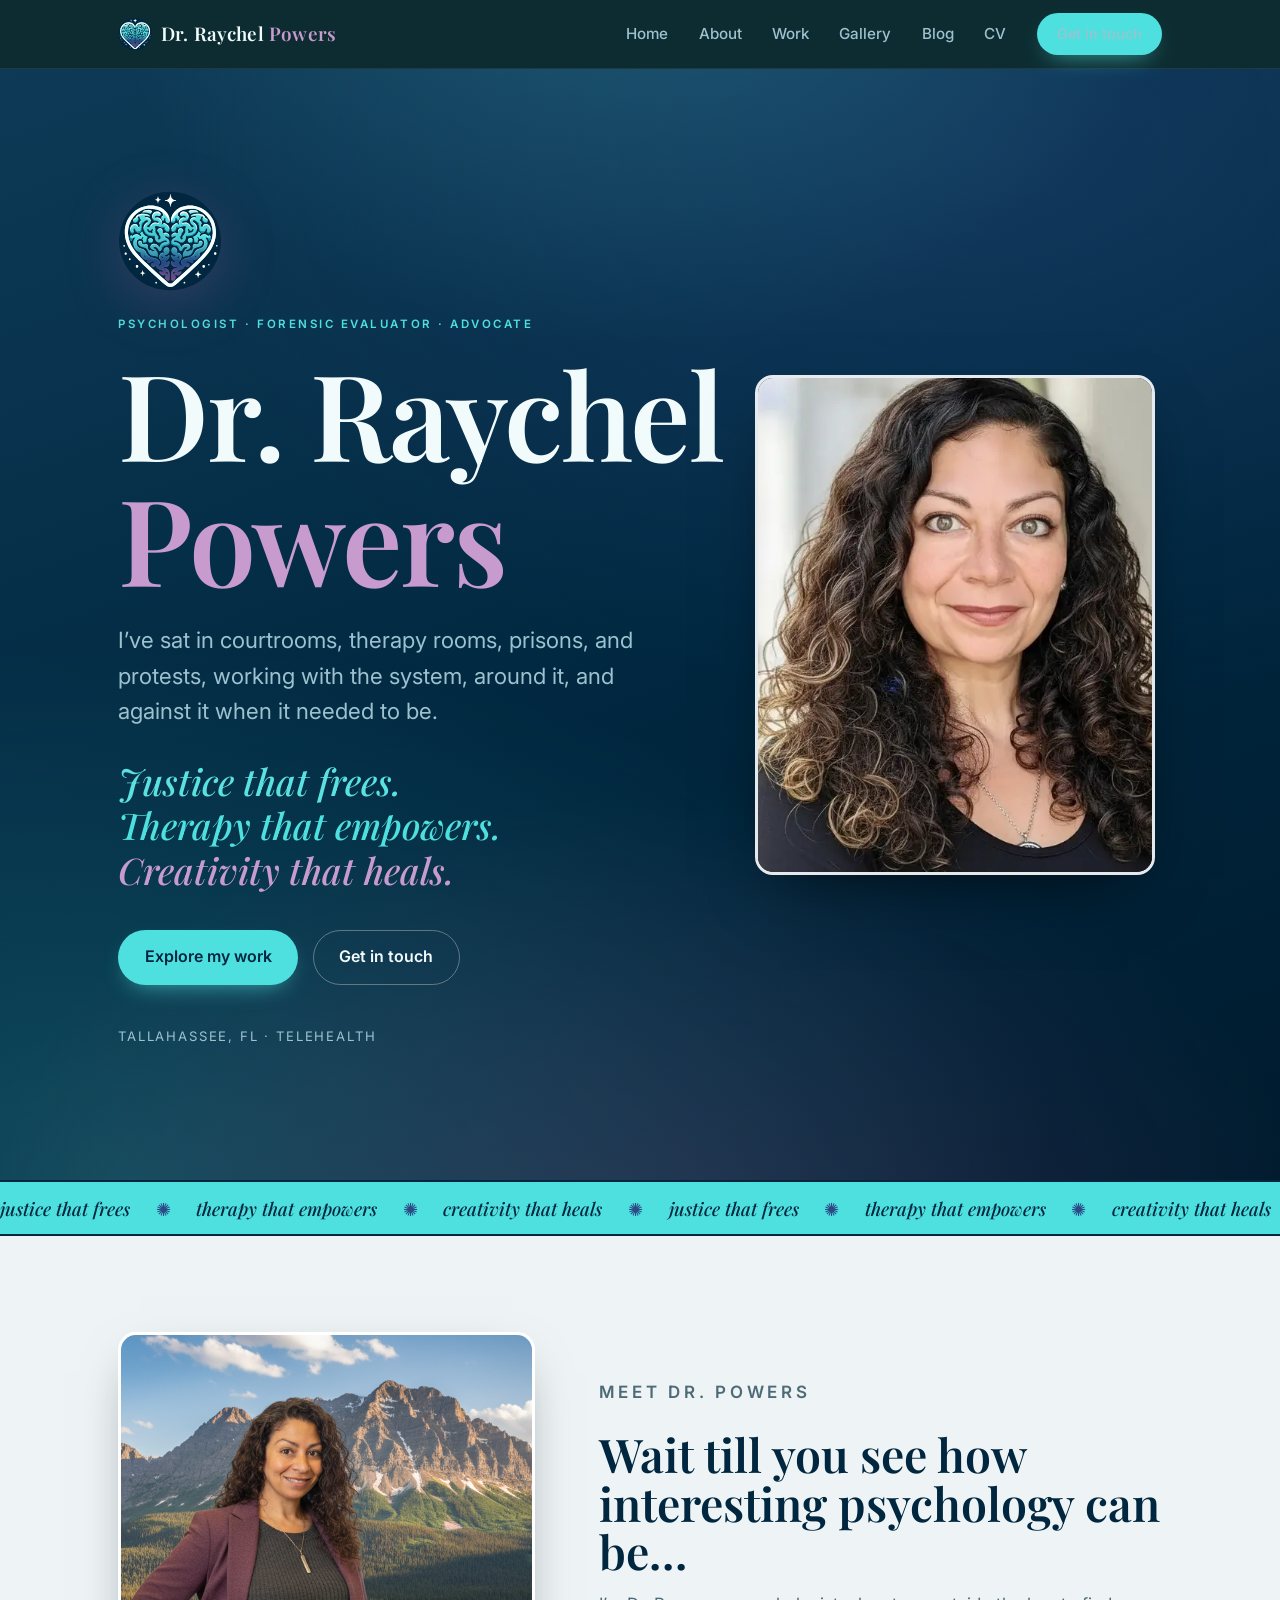
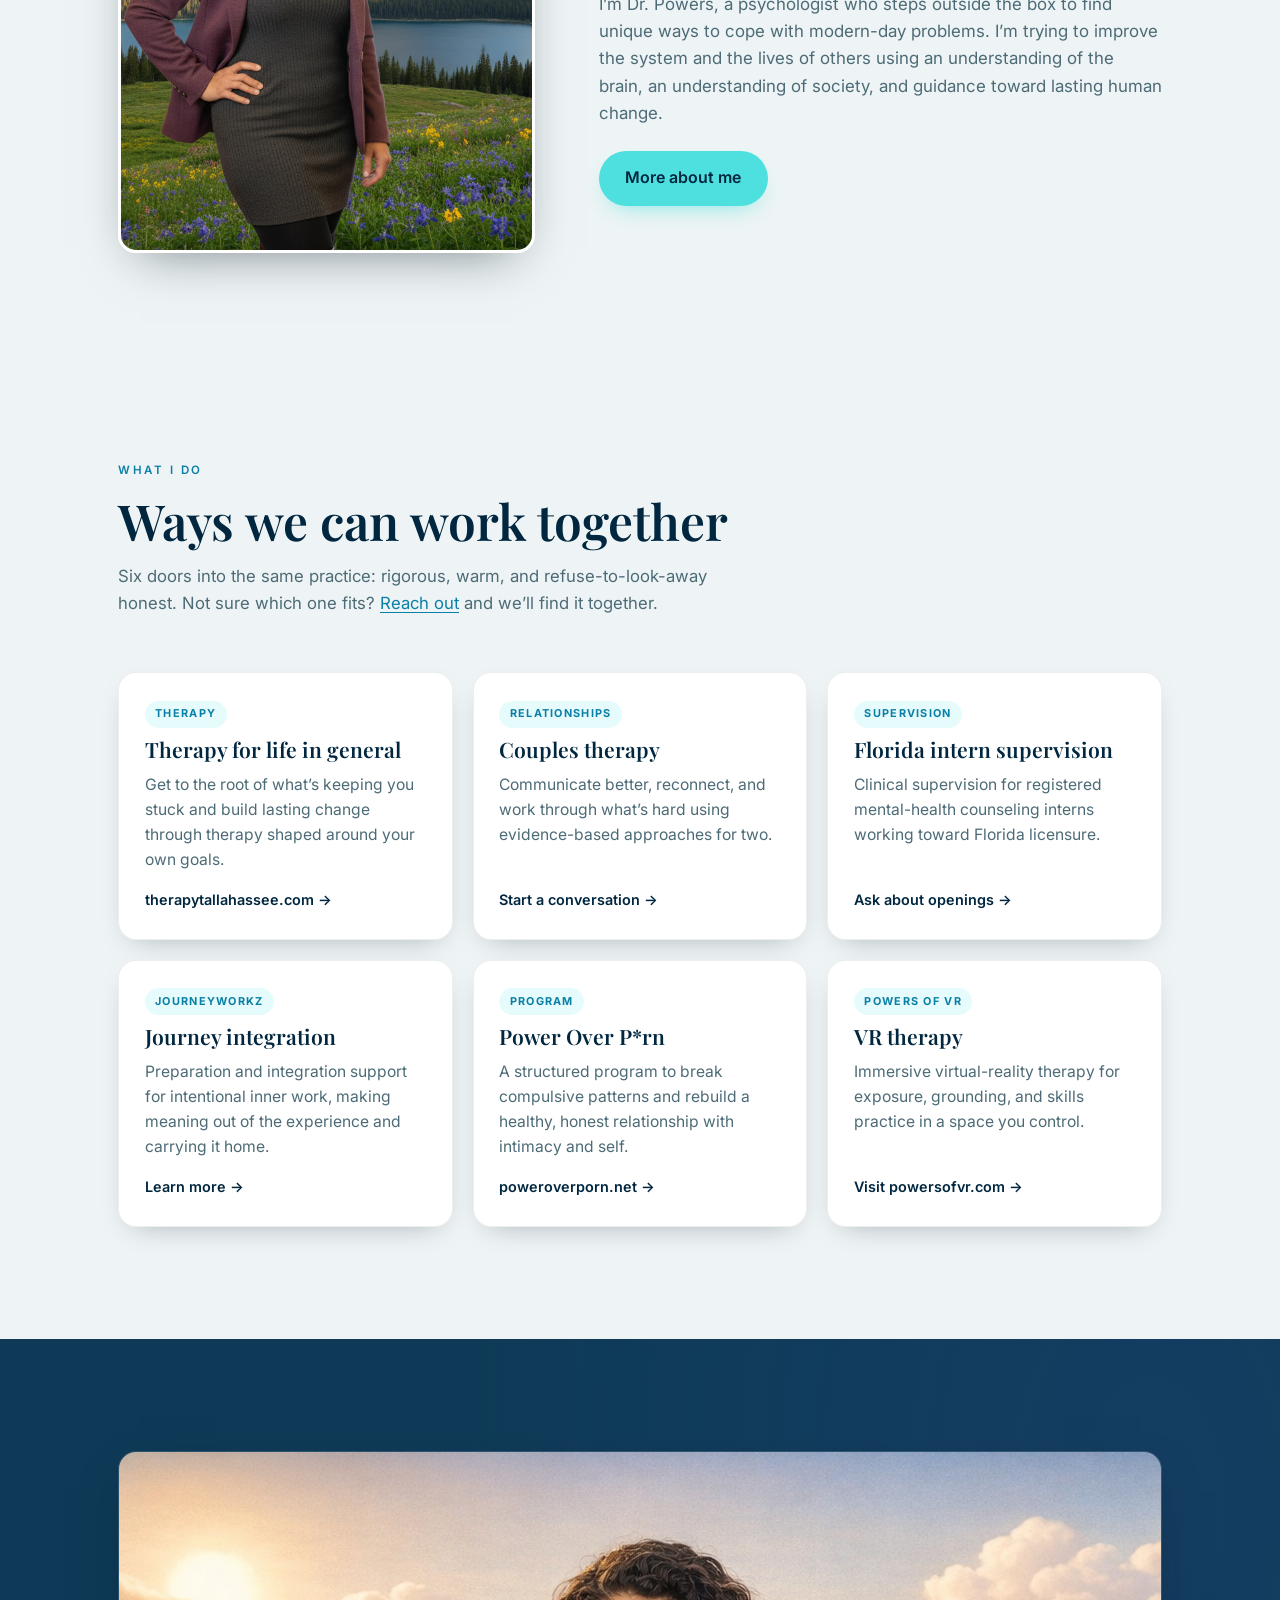
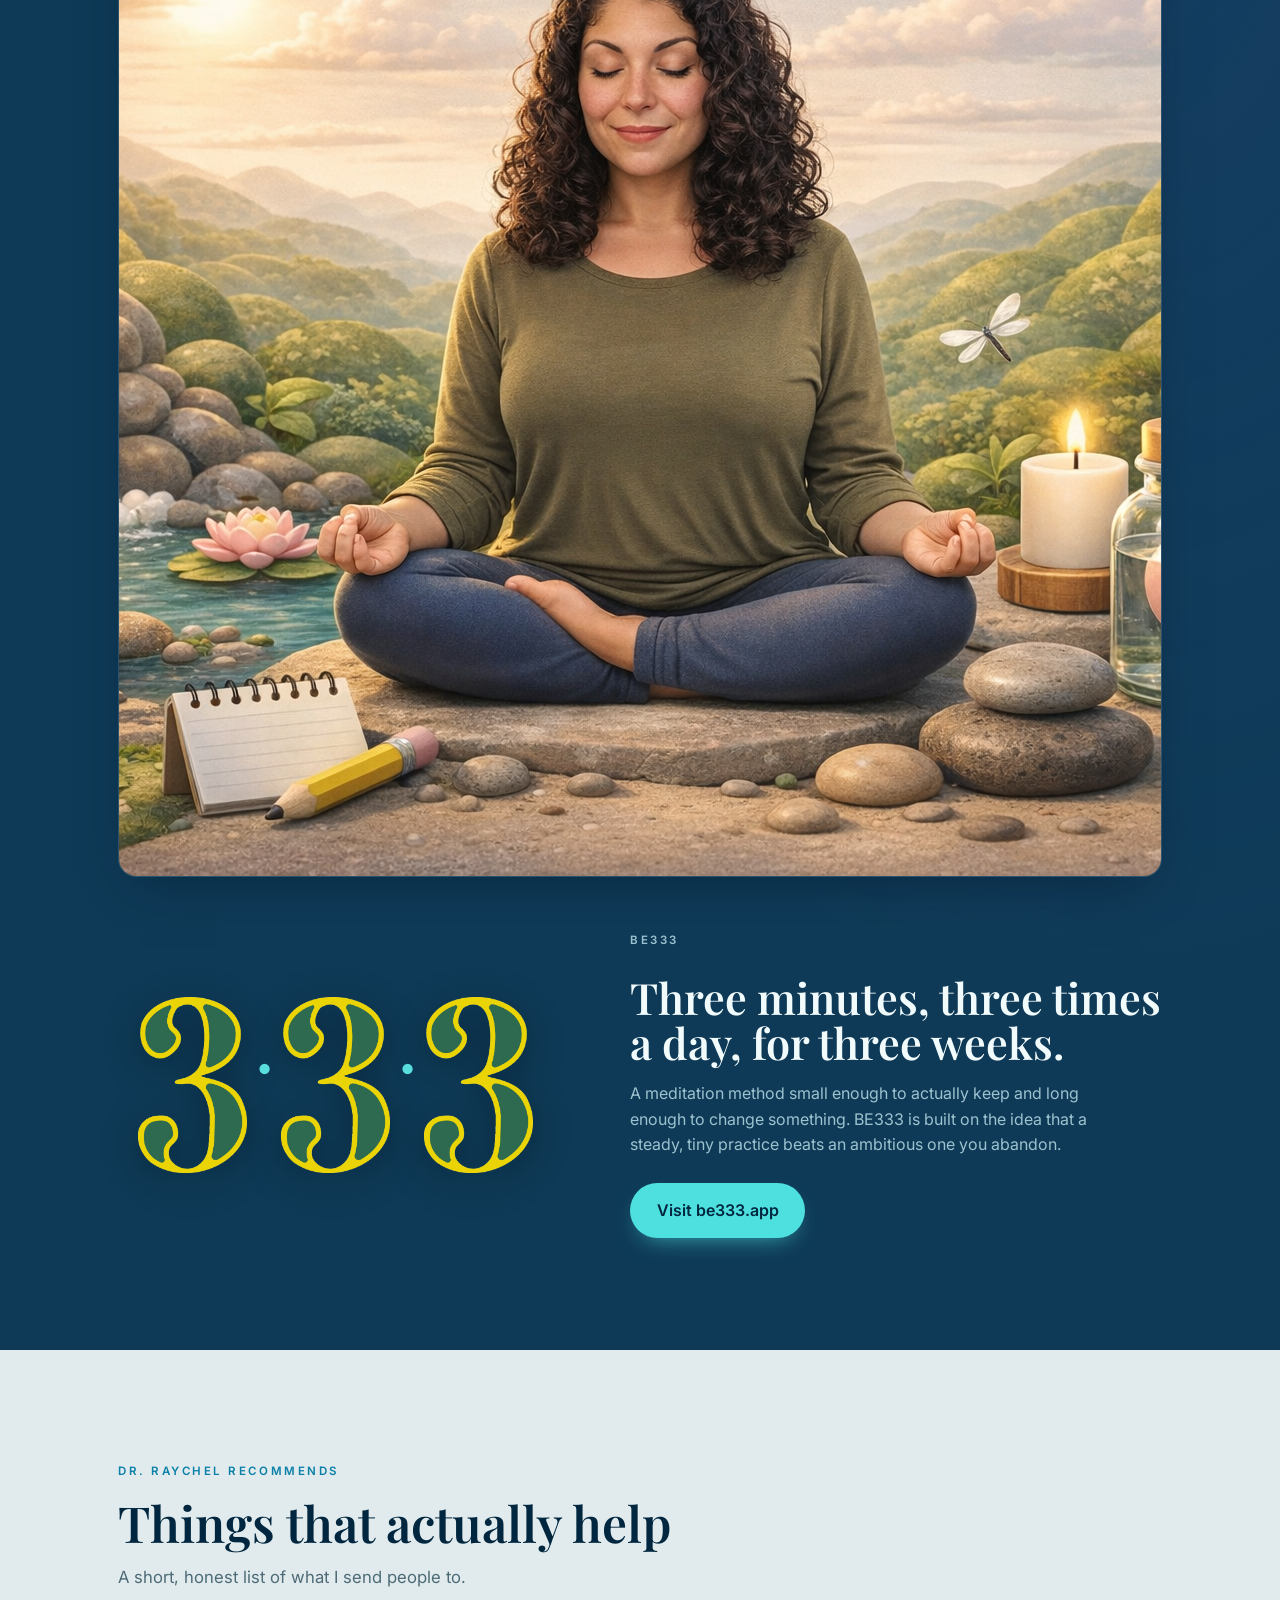
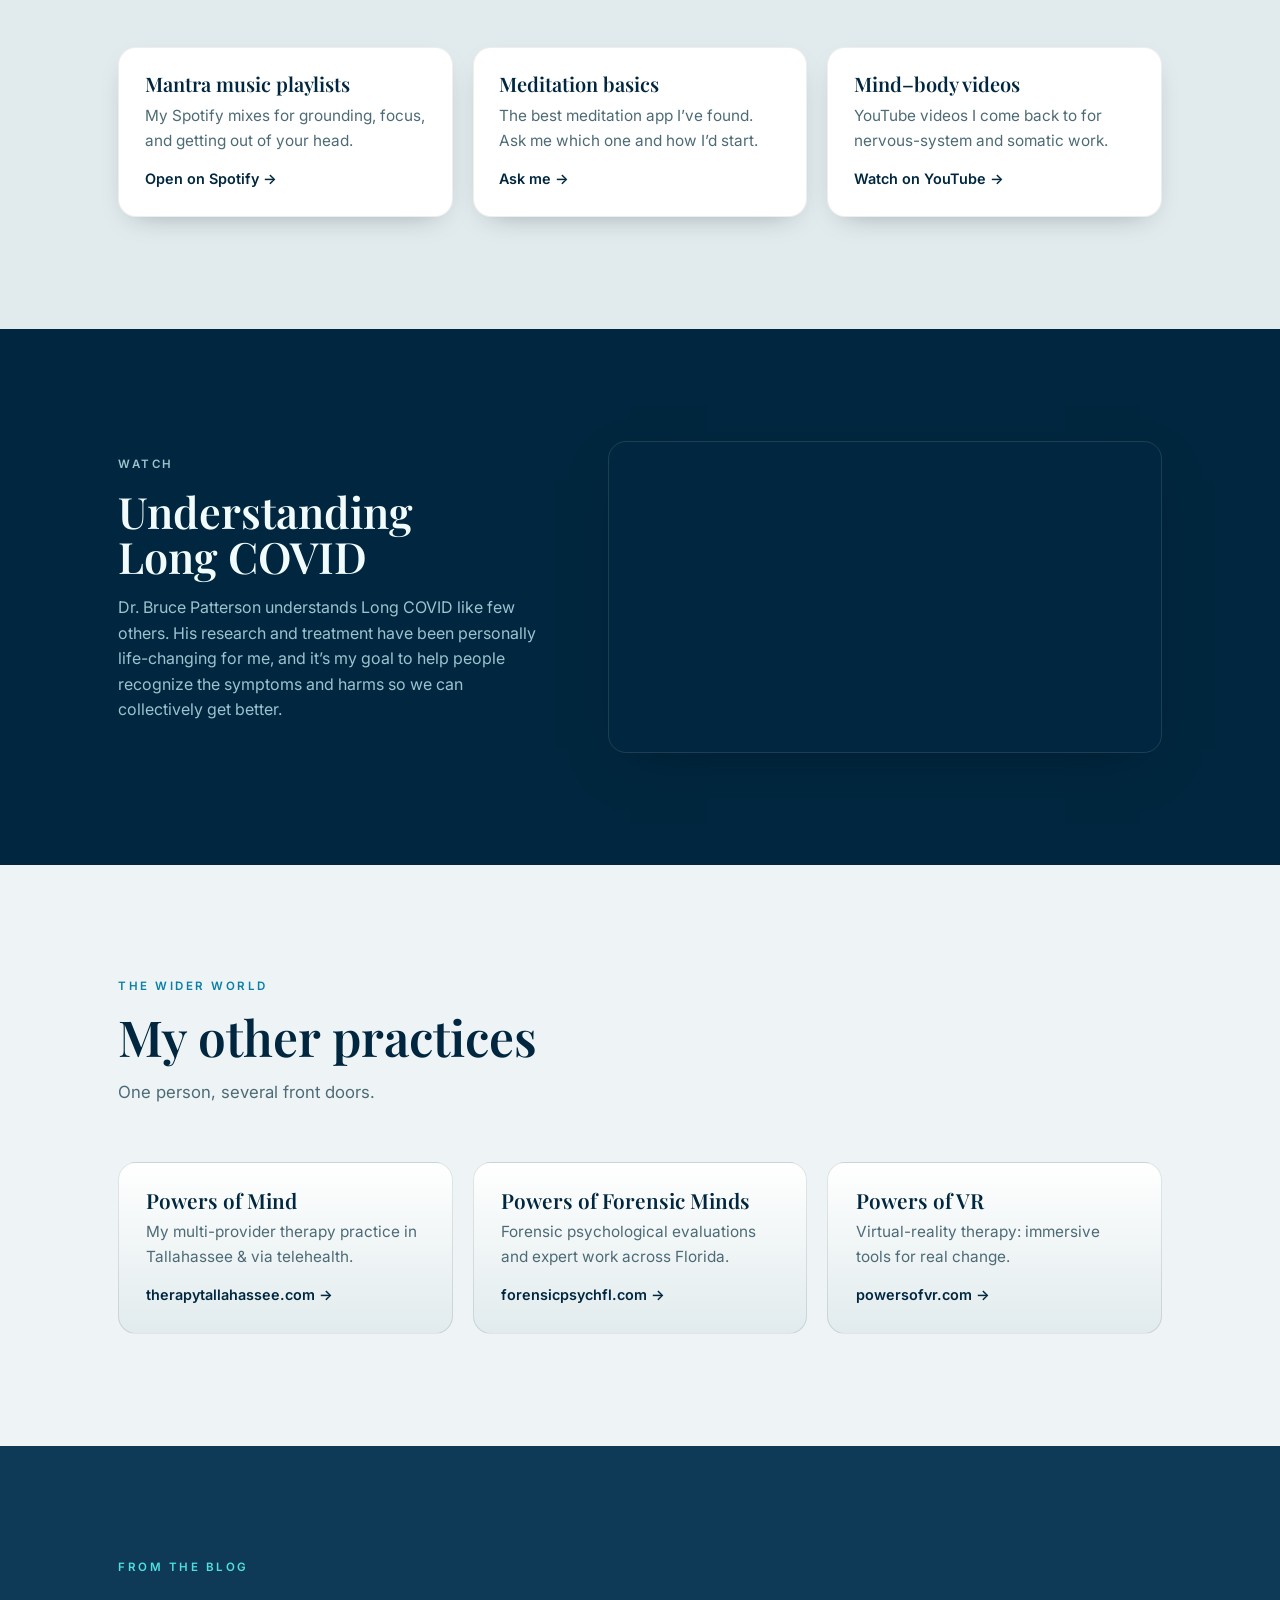
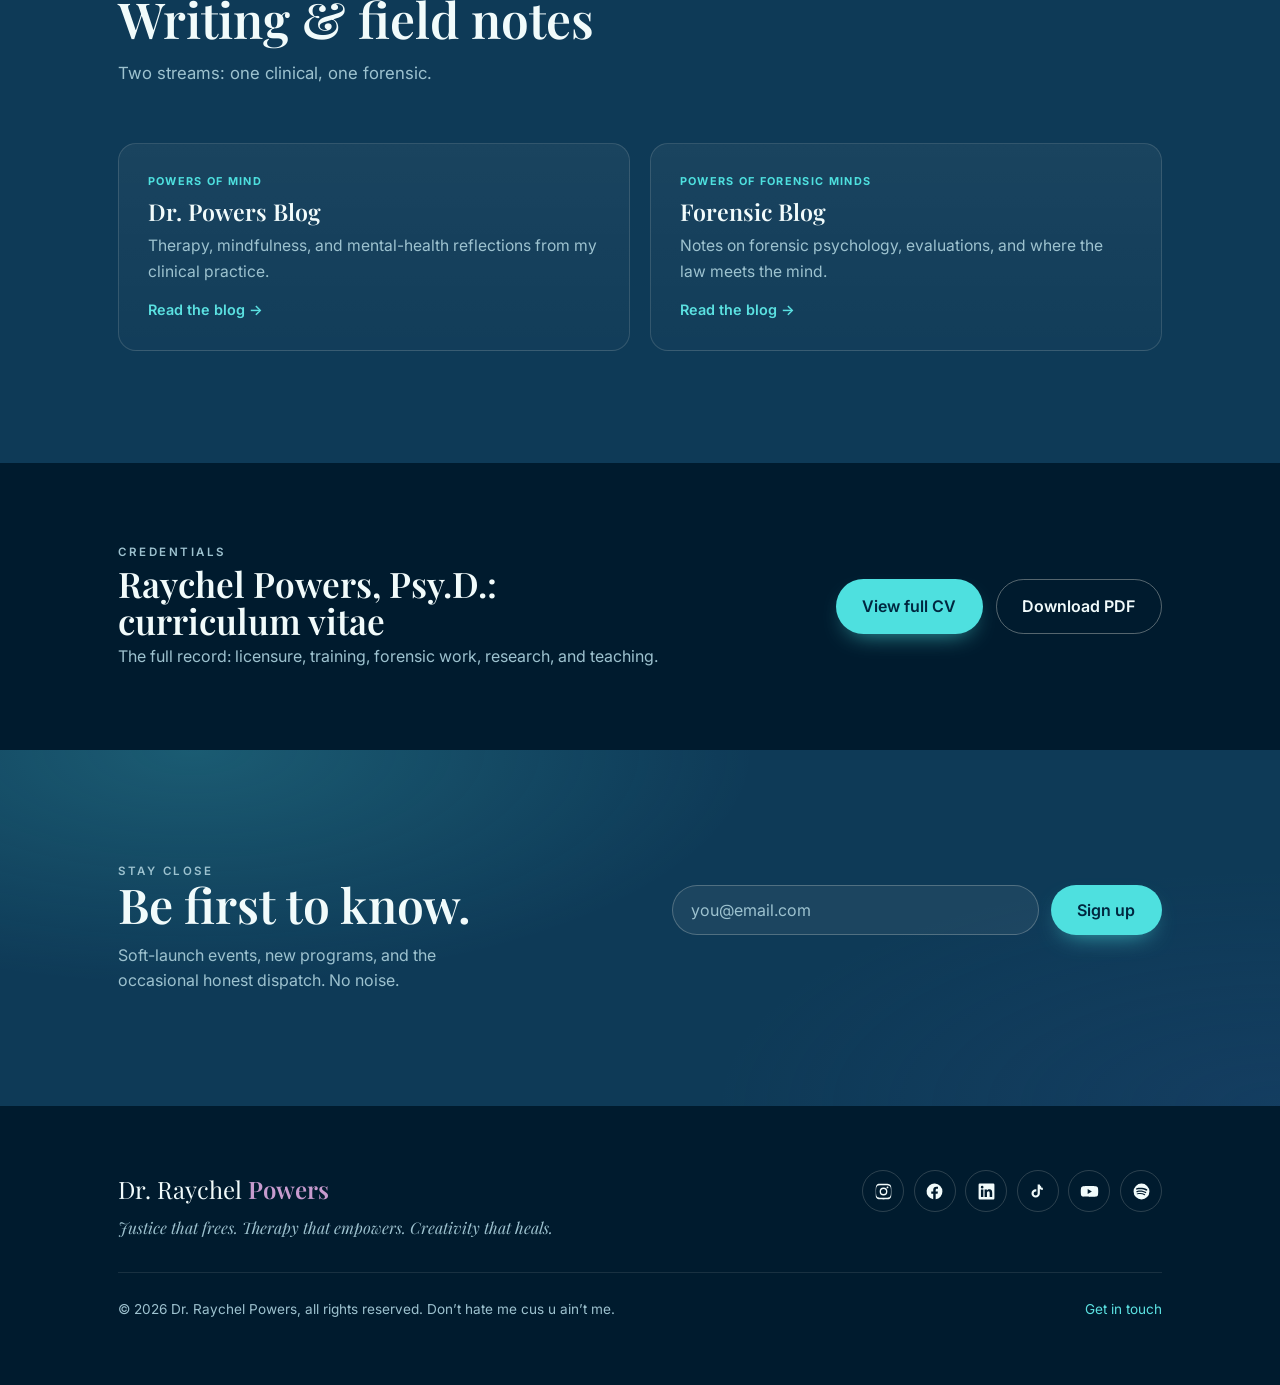
==== commit 7ba9336e: "Remove double-comma punctuation, add hero photo, update intro copy - Replace all ',,' (em-dash stand" ====
--- a/index.html
+++ b/index.html
@@ -3,8 +3,8 @@
 <head>
   <meta charset="UTF-8" />
   <meta name="viewport" content="width=device-width, initial-scale=1" />
-  <title>Dr. Raychel Powers ,, Psychologist, Forensic Evaluator, Advocate</title>
-  <meta name="description" content="Dr. Raychel Powers, Psy.D. ,, psychologist, forensic evaluator, and advocate. Therapy that empowers, justice that heals, and work that frees. Therapy, supervision, journey integration, BE333 meditation, and more." />
+  <title>Dr. Raychel Powers | Psychologist, Forensic Evaluator, Advocate</title>
+  <meta name="description" content="Dr. Raychel Powers, Psy.D. Psychologist, forensic evaluator, and advocate. Therapy that empowers, justice that heals, and work that frees. Therapy, supervision, journey integration, BE333 meditation, and more." />
   <meta name="author" content="Dr. Raychel Powers" />
   <meta name="theme-color" content="#00273f" />
 
@@ -21,7 +21,7 @@
   <meta name="twitter:image" content="https://drpowers.org/assets/headshot-closeup.jpg" />
 
   <link rel="canonical" href="https://drpowers.org/" />
-  <link rel="icon" href="assets/BRAIN_HEART.svg" type="image/svg+xml" />
+  <link rel="icon" href="assets/favicon-heart.svg" type="image/svg+xml" />
 
   <!-- Fonts -->
   <link rel="preconnect" href="https://fonts.googleapis.com" />
@@ -54,22 +54,25 @@
         <span class="sparkle s10">✦</span>
       </div>
       <div class="wrap hero__inner">
-        <img class="hero__logo reveal" src="assets/BRAIN_HEART.svg" alt="Dr. Raychel Powers brain-heart logo" width="96" height="96" />
-        <p class="eyebrow reveal">Psychologist · Forensic Evaluator · Advocate</p>
-        <h1 class="hero__name reveal">Dr.&nbsp;Raychel<br /><span class="pw">Powers</span></h1>
-        <p class="hero__lead reveal">
-          I&rsquo;ve sat in courtrooms, therapy rooms, prisons, and protests ,, working with the system, around it, and against it when it needed to be.
-        </p>
-        <p class="creed reveal">
-          <span>Justice that frees.</span>
-          <span>Therapy that empowers.</span>
-          <span>Creativity that heals.</span>
-        </p>
-        <div class="hero__cta reveal">
-          <a class="btn btn--gold" href="#work">Explore my work</a>
-          <a class="btn btn--ghost" href="#connect">Get in touch</a>
-        </div>
-        <p class="hero__meta reveal">Tallahassee, FL &middot; Telehealth</p>
+        <div class="hero__content">
+          <img class="hero__logo reveal" src="assets/BRAIN_HEART.svg" alt="Dr. Raychel Powers brain-heart logo" width="96" height="96" />
+          <p class="eyebrow reveal">Psychologist · Forensic Evaluator · Advocate</p>
+          <h1 class="hero__name reveal">Dr.&nbsp;Raychel<br /><span class="pw">Powers</span></h1>
+          <p class="hero__lead reveal">
+            I&rsquo;ve sat in courtrooms, therapy rooms, prisons, and protests, working with the system, around it, and against it when it needed to be.
+          </p>
+          <p class="creed reveal">
+            <span>Justice that frees.</span>
+            <span>Therapy that empowers.</span>
+            <span>Creativity that heals.</span>
+          </p>
+          <div class="hero__cta reveal">
+            <a class="btn btn--gold" href="#work">Explore my work</a>
+            <a class="btn btn--ghost" href="#connect">Get in touch</a>
+          </div>
+          <p class="hero__meta reveal">Tallahassee, FL &middot; Telehealth</p>
+        </div>
+        <img class="hero__portrait reveal" src="assets/PhotoDr2.webp" alt="Dr. Raychel Powers" width="1200" height="650" />
       </div>
     </section>
 
@@ -88,13 +91,14 @@
     <!-- ===== MEET DR. POWERS ===== -->
     <section class="intro" id="meet">
       <div class="wrap intro__inner">
-        <img class="intro__photo reveal" src="assets/PhotoDr2.webp" alt="Dr. Raychel Powers" width="1200" height="650" loading="lazy" />
+        <img class="intro__photo reveal" src="assets/mountaindr.png" alt="Dr. Raychel Powers in a mountain meadow" width="1350" height="768" loading="lazy" />
         <div class="intro__copy reveal">
           <p class="eyebrow eyebrow--dark">Meet Dr. Powers</p>
-          <h2>Hi, I&rsquo;m Raychel.</h2>
+          <h2>Wait till you see how interesting psychology can be&hellip;</h2>
           <p>
-            Psychologist, forensic evaluator, and advocate based in Tallahassee. I work with people,,
-            and with the systems around them,, to get to the root of what&rsquo;s hard and build change that lasts.
+            I&rsquo;m Dr. Powers, a psychologist who steps outside the box to find unique ways to cope
+            with modern-day problems. I&rsquo;m trying to improve the system and the lives of others using
+            an understanding of the brain, an understanding of society, and guidance toward lasting human change.
           </p>
           <a class="btn btn--gold" href="about.html">More about me</a>
         </div>
@@ -108,7 +112,7 @@
           <p class="eyebrow eyebrow--dark">What I do</p>
           <h2>Ways we can work together</h2>
           <p class="section-sub">
-            Six doors into the same practice ,, rigorous, warm, and refuse-to-look-away honest.
+            Six doors into the same practice: rigorous, warm, and refuse-to-look-away honest.
             Not sure which one fits? <a href="#connect">Reach out</a> and we&rsquo;ll find it together.
           </p>
         </header>
@@ -116,7 +120,7 @@
         <div class="grid">
           <a class="card" href="https://therapytallahassee.com" target="_blank" rel="noopener">
             <span class="card__tag">Therapy</span>
-            <h3>Therapy ,, life in general</h3>
+            <h3>Therapy for life in general</h3>
             <p>Get to the root of what&rsquo;s keeping you stuck and build lasting change through therapy shaped around your own goals.</p>
             <span class="card__go">therapytallahassee.com &rarr;</span>
           </a>
@@ -138,7 +142,7 @@
           <a class="card" href="#connect">
             <span class="card__tag">JourneyWorkz</span>
             <h3>Journey integration</h3>
-            <p>Preparation and integration support for intentional inner work ,, making meaning out of the experience and carrying it home.</p>
+            <p>Preparation and integration support for intentional inner work, making meaning out of the experience and carrying it home.</p>
             <span class="card__go">Learn more &rarr;</span>
           </a>
 
@@ -203,7 +207,7 @@
           </a>
           <a class="rec" href="#connect">
             <h3>Meditation basics</h3>
-            <p>The best meditation app I&rsquo;ve found ,, ask me which one and how I&rsquo;d start.</p>
+            <p>The best meditation app I&rsquo;ve found. Ask me which one and how I&rsquo;d start.</p>
             <span class="card__go">Ask me &rarr;</span>
           </a>
           <a class="rec" href="https://www.youtube.com/@DrRaychel" target="_blank" rel="noopener">
@@ -259,18 +263,10 @@
           </a>
           <a class="world" href="https://powersofvr.com" target="_blank" rel="noopener">
             <h3>Powers of VR</h3>
-            <p>Virtual-reality therapy ,, immersive tools for real change.</p>
+            <p>Virtual-reality therapy: immersive tools for real change.</p>
             <span class="card__go">powersofvr.com &rarr;</span>
           </a>
         </div>
-      </div>
-    </section>
-
-    <!-- ===== PORTRAIT BAND ===== -->
-    <section class="portrait-band" aria-label="Dr. Raychel Powers">
-      <div class="wrap portrait-band__inner reveal">
-        <p class="eyebrow">Psychologist · Forensic Evaluator · Advocate</p>
-        <h2>Grounded in the work, at home in the wild.</h2>
       </div>
     </section>
 
@@ -281,7 +277,7 @@
         <header class="section-head reveal">
           <p class="eyebrow">From the blog</p>
           <h2>Writing &amp; field notes</h2>
-          <p class="section-sub">Two streams ,, one clinical, one forensic.</p>
+          <p class="section-sub">Two streams: one clinical, one forensic.</p>
         </header>
         <div class="blog-grid">
           <a class="blog-card reveal" href="https://therapytallahassee.com" target="_blank" rel="noopener">
@@ -305,7 +301,7 @@
       <div class="wrap cv__inner reveal">
         <div>
           <p class="eyebrow">Credentials</p>
-          <h2>Raychel Powers, Psy.D. ,, curriculum vitae</h2>
+          <h2>Raychel Powers, Psy.D.: curriculum vitae</h2>
           <p>The full record: licensure, training, forensic work, research, and teaching.</p>
         </div>
         <div class="cv-actions">
--- a/css/style.css
+++ b/css/style.css
@@ -180,7 +180,17 @@
   .sparkle { animation: none; opacity: .55; }
 }
 
-.hero__inner { position: relative; z-index: 1; padding-block: clamp(4.5rem, 13vw, 8.5rem); }
+.hero__inner {
+  position: relative; z-index: 1; padding-block: clamp(3.8rem, 11vw, 7.5rem);
+  display: grid; grid-template-columns: minmax(0,1.15fr) minmax(0,.85fr);
+  gap: clamp(2rem, 6vw, 4.5rem); align-items: center;
+}
+.hero__portrait {
+  width: 100%; max-width: 400px; height: auto; justify-self: center;
+  aspect-ratio: 4 / 5; object-fit: cover; object-position: center 22%;
+  border-radius: var(--radius); border: 3px solid rgba(255,255,255,.9);
+  box-shadow: 0 26px 64px -26px rgba(0,0,0,.62);
+}
 .hero__logo { width: clamp(76px, 12vw, 104px); height: auto; margin: 0 0 1.4rem; filter: drop-shadow(0 12px 26px rgba(125,77,132,.35)); }
 .hero__name {
   font-size: clamp(3.4rem, 12vw, 7.5rem);
@@ -295,7 +305,7 @@
 .intro { background: var(--paper); color: var(--text-dark); padding-block: clamp(3.5rem, 8vw, 6rem); }
 .intro__inner { display: grid; grid-template-columns: minmax(0,.85fr) minmax(0,1.15fr); gap: clamp(2rem,5vw,4rem); align-items: center; }
 .intro__photo {
-  width: 100%; aspect-ratio: 16 / 11; object-fit: cover; object-position: center 28%;
+  width: 100%; height: auto; aspect-ratio: 4 / 5; object-fit: cover; object-position: center 30%;
   border-radius: var(--radius); border: 3px solid #fff; box-shadow: var(--shadow); display: block;
 }
 .intro__copy h2 { font-size: clamp(1.9rem, 4.2vw, 2.9rem); margin-bottom: 1rem; }
@@ -390,8 +400,9 @@
 
 /* ---------- Responsive ---------- */
 @media (max-width: 860px) {
-  .be333__inner, .video__inner, .connect__inner, .intro__inner { grid-template-columns: 1fr; }
+  .be333__inner, .video__inner, .connect__inner, .intro__inner, .hero__inner { grid-template-columns: 1fr; }
   .intro__photo { max-width: 420px; }
+  .hero__portrait { order: -1; max-width: 300px; margin-bottom: .5rem; }
   .be333__lockup { order: -1; }
   .nav__toggle { display: block; }
   .nav__links {
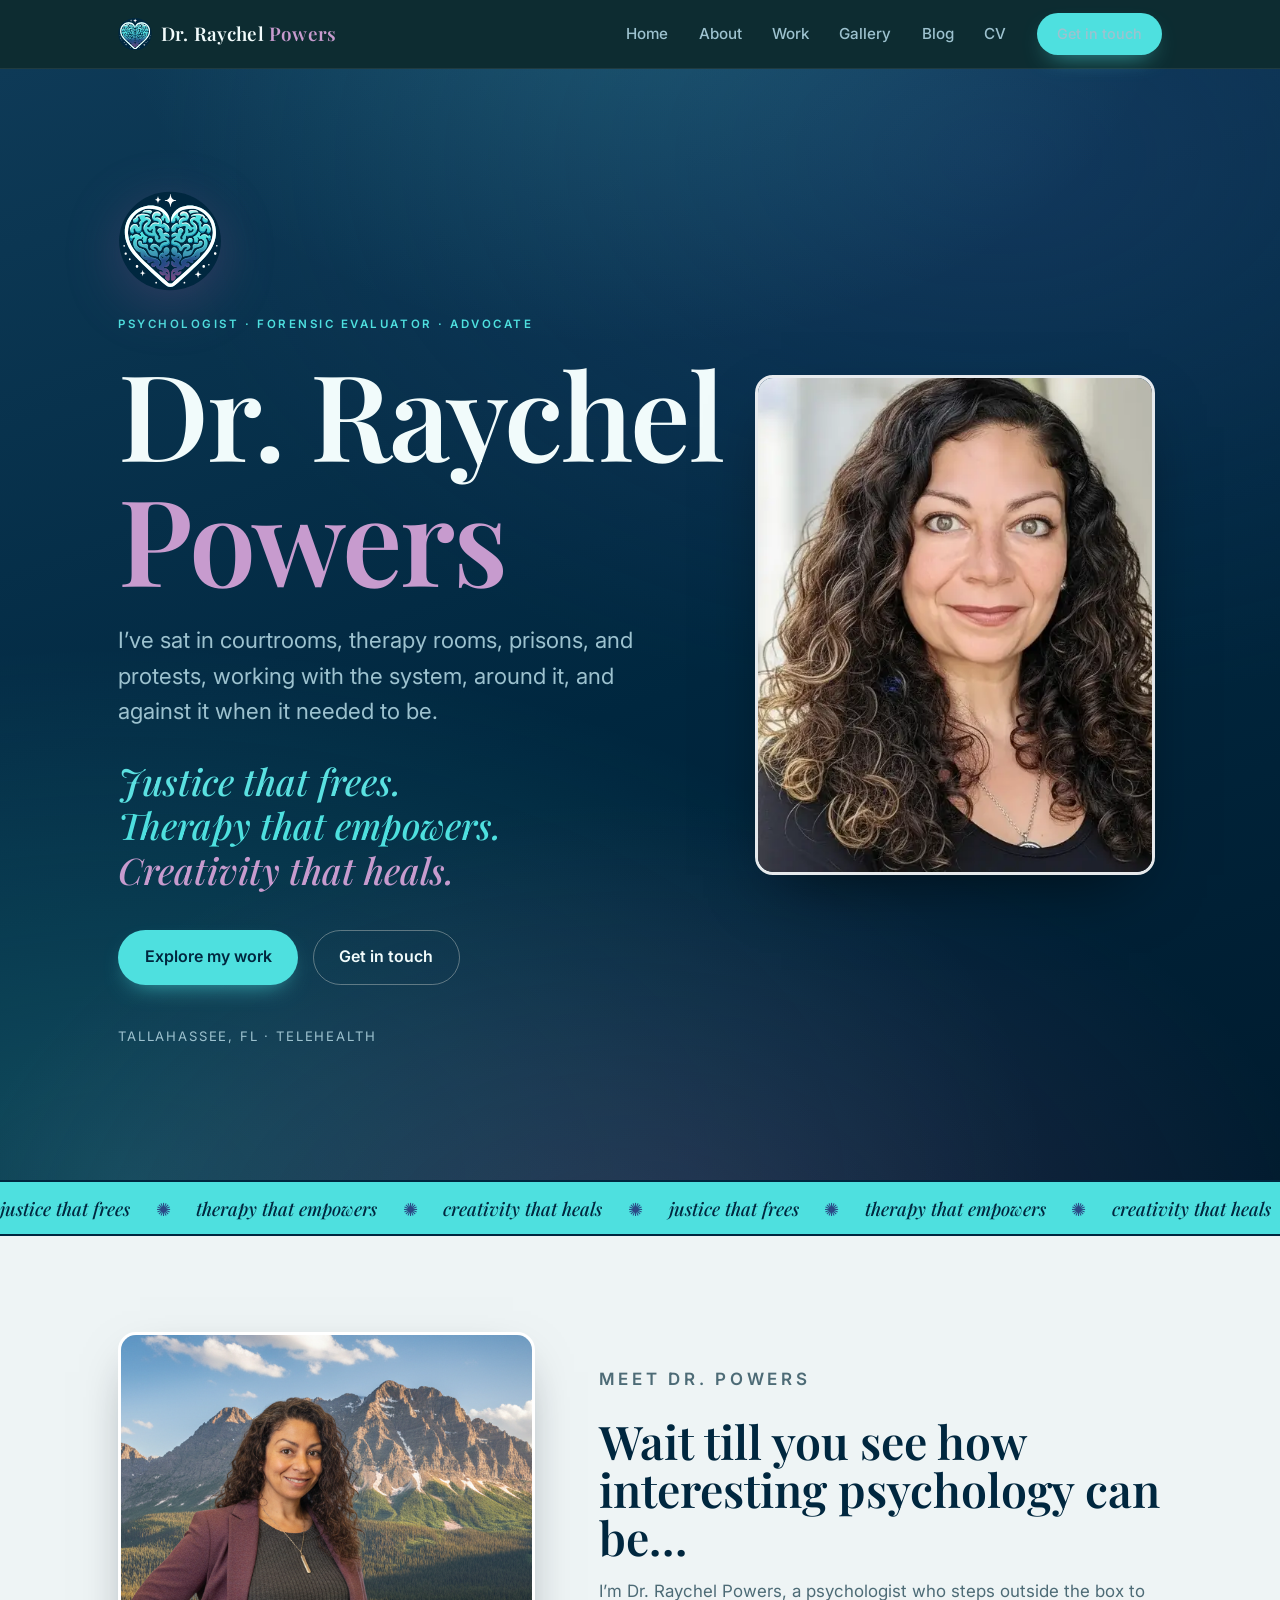
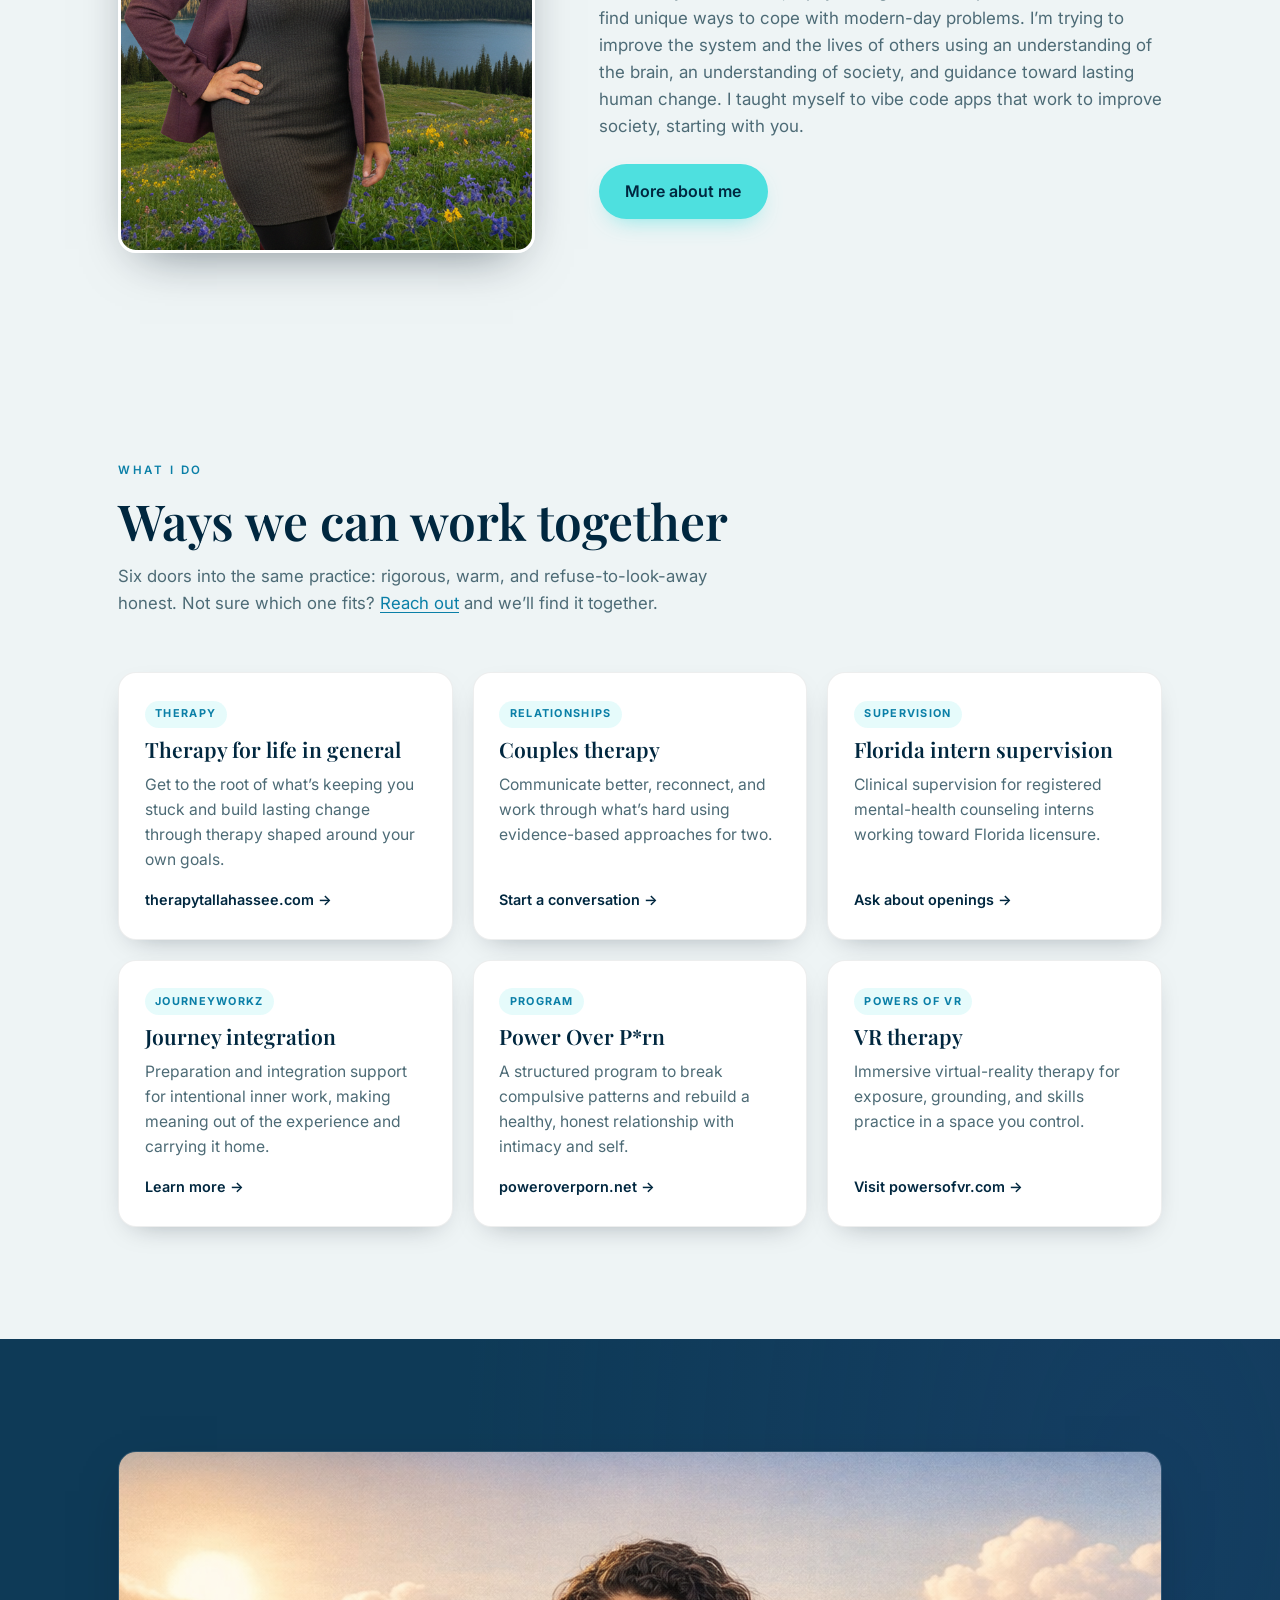
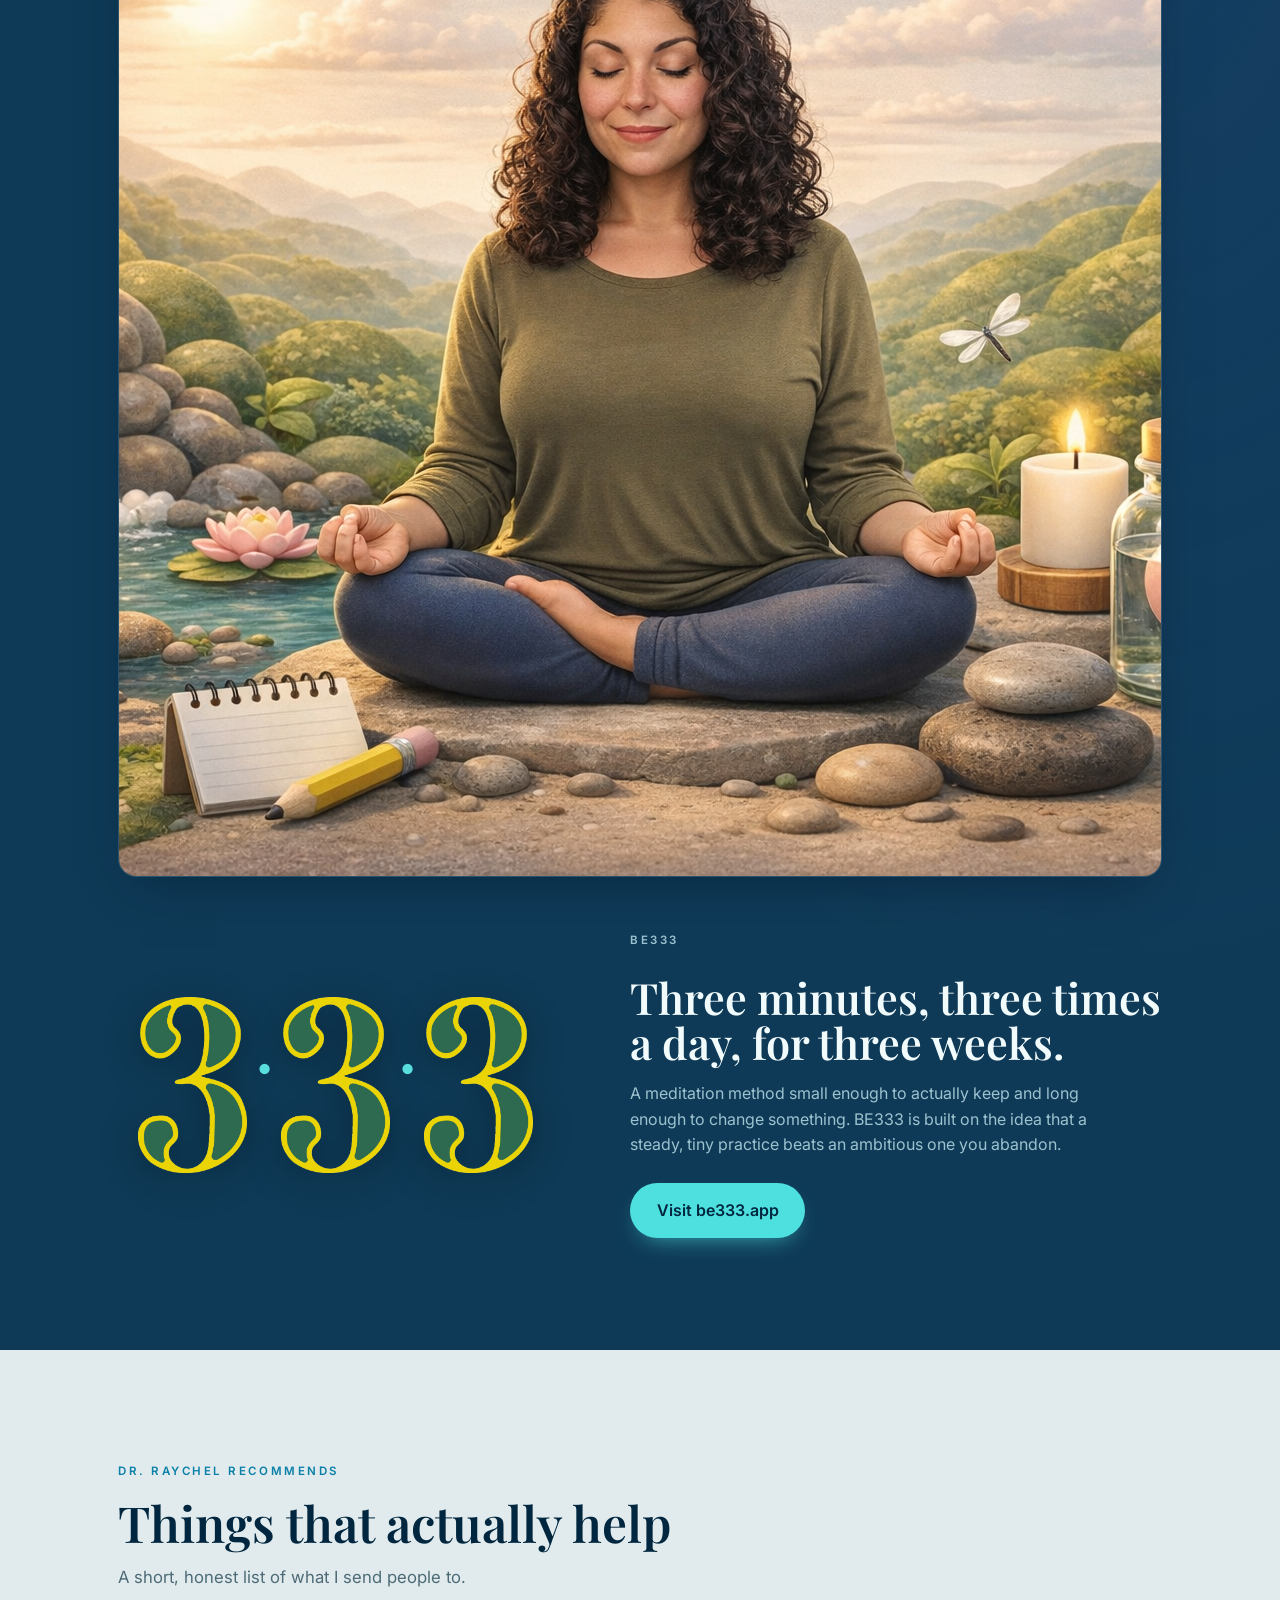
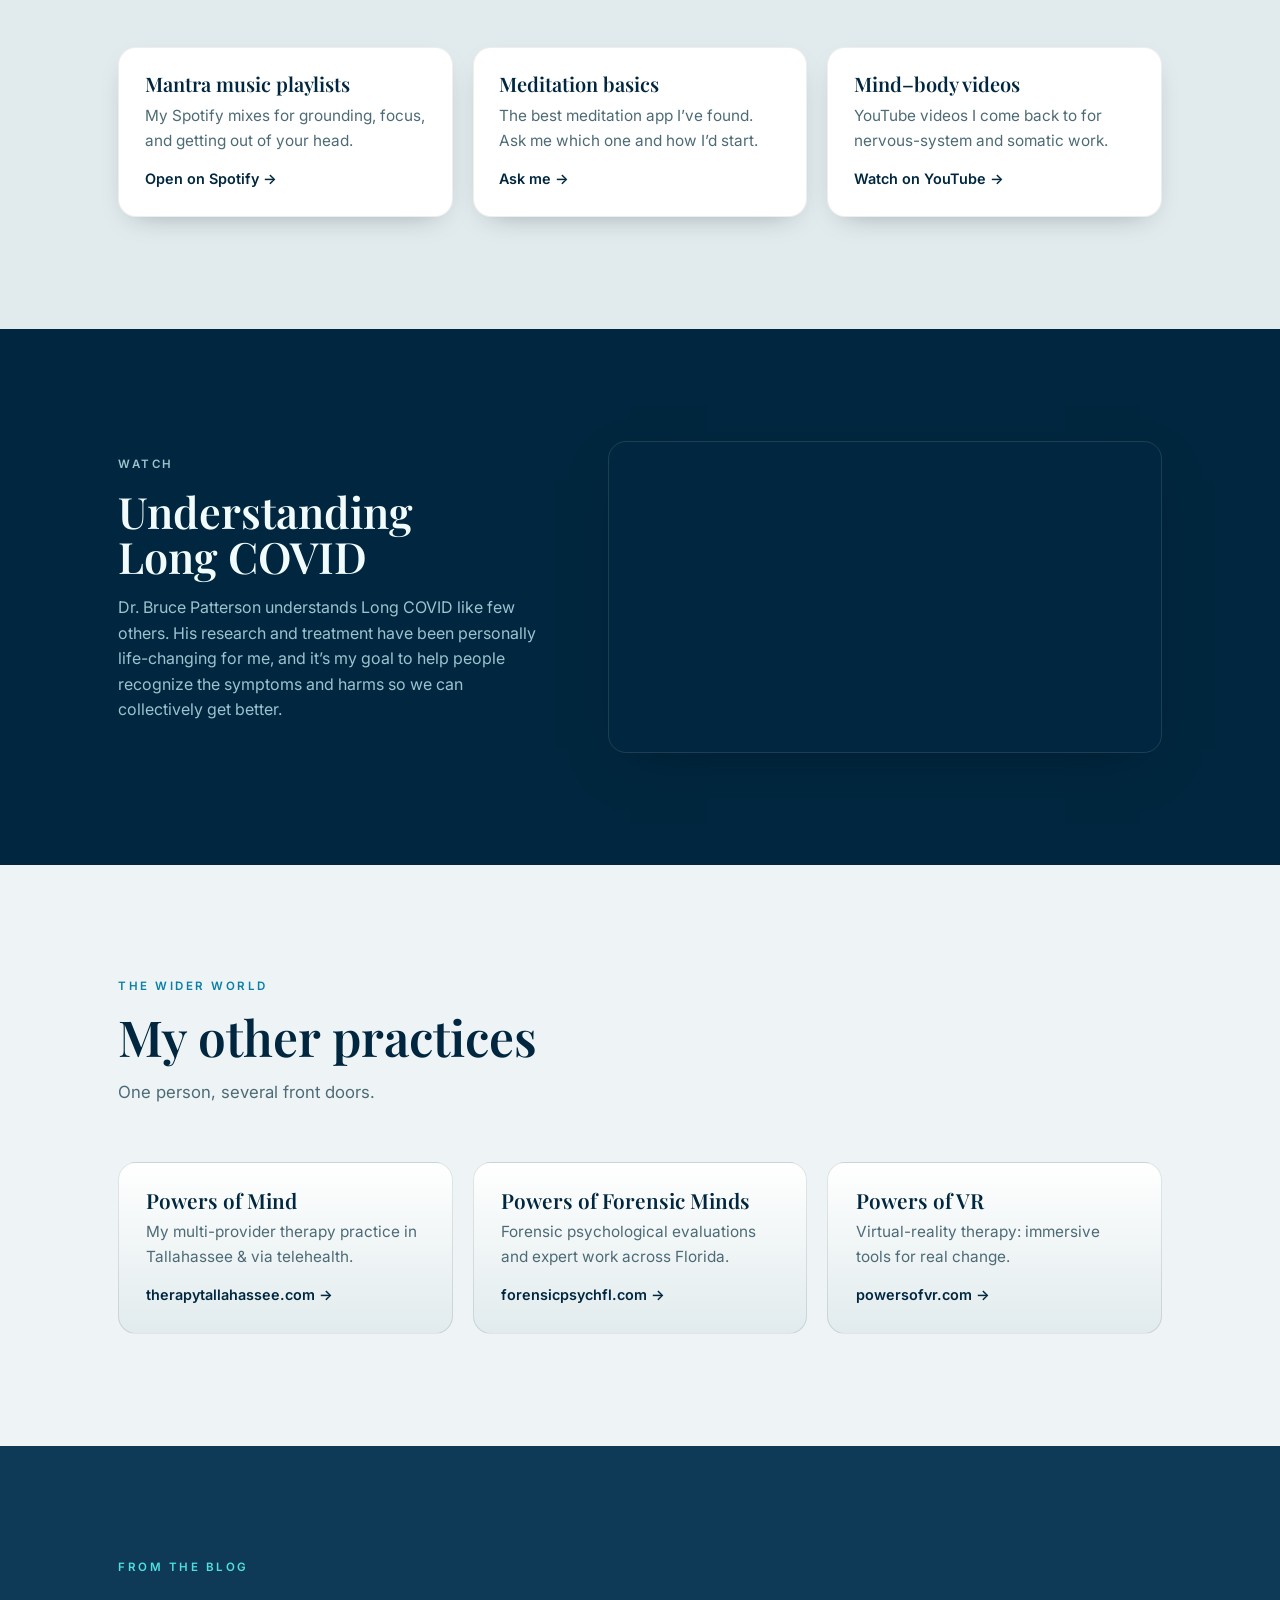
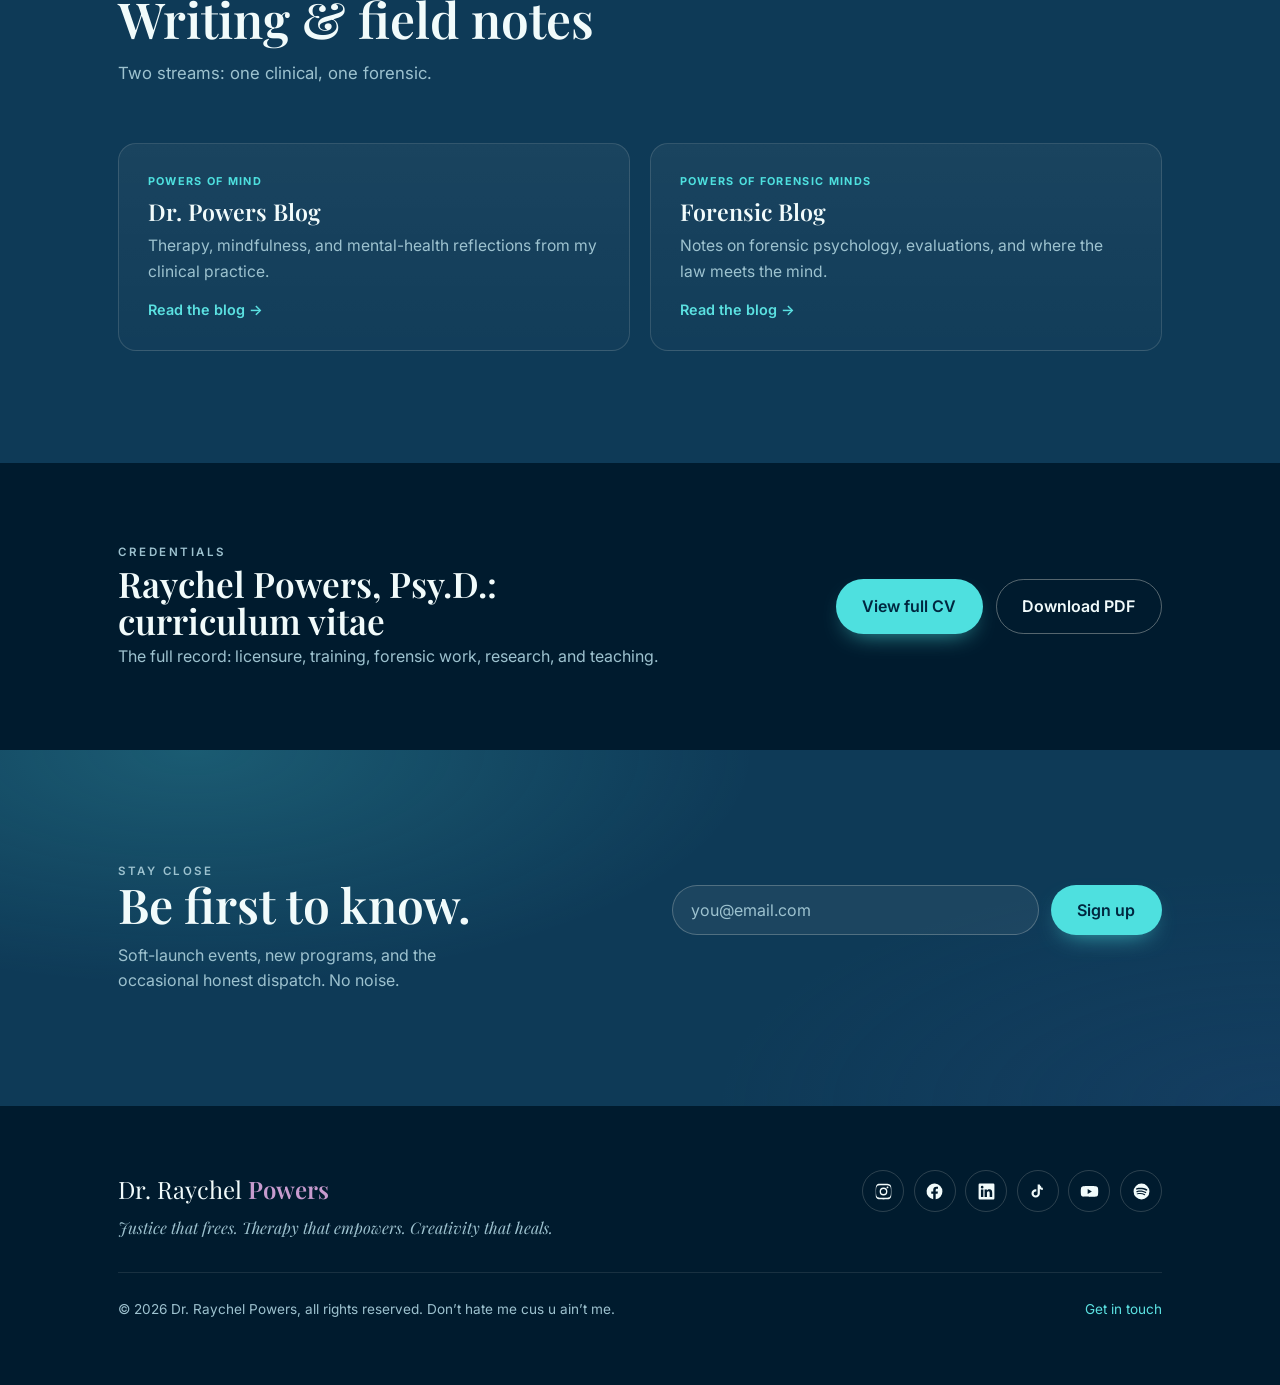
==== commit 957e27d2: "Refine intro copy: add full name and vibe-code line Co-Authored-By: Claude Opus 4.8 <noreply@anthrop" ====
--- a/index.html
+++ b/index.html
@@ -96,9 +96,10 @@
           <p class="eyebrow eyebrow--dark">Meet Dr. Powers</p>
           <h2>Wait till you see how interesting psychology can be&hellip;</h2>
           <p>
-            I&rsquo;m Dr. Powers, a psychologist who steps outside the box to find unique ways to cope
+            I&rsquo;m Dr. Raychel Powers, a psychologist who steps outside the box to find unique ways to cope
             with modern-day problems. I&rsquo;m trying to improve the system and the lives of others using
             an understanding of the brain, an understanding of society, and guidance toward lasting human change.
+            I taught myself to vibe code apps that work to improve society, starting with you.
           </p>
           <a class="btn btn--gold" href="about.html">More about me</a>
         </div>
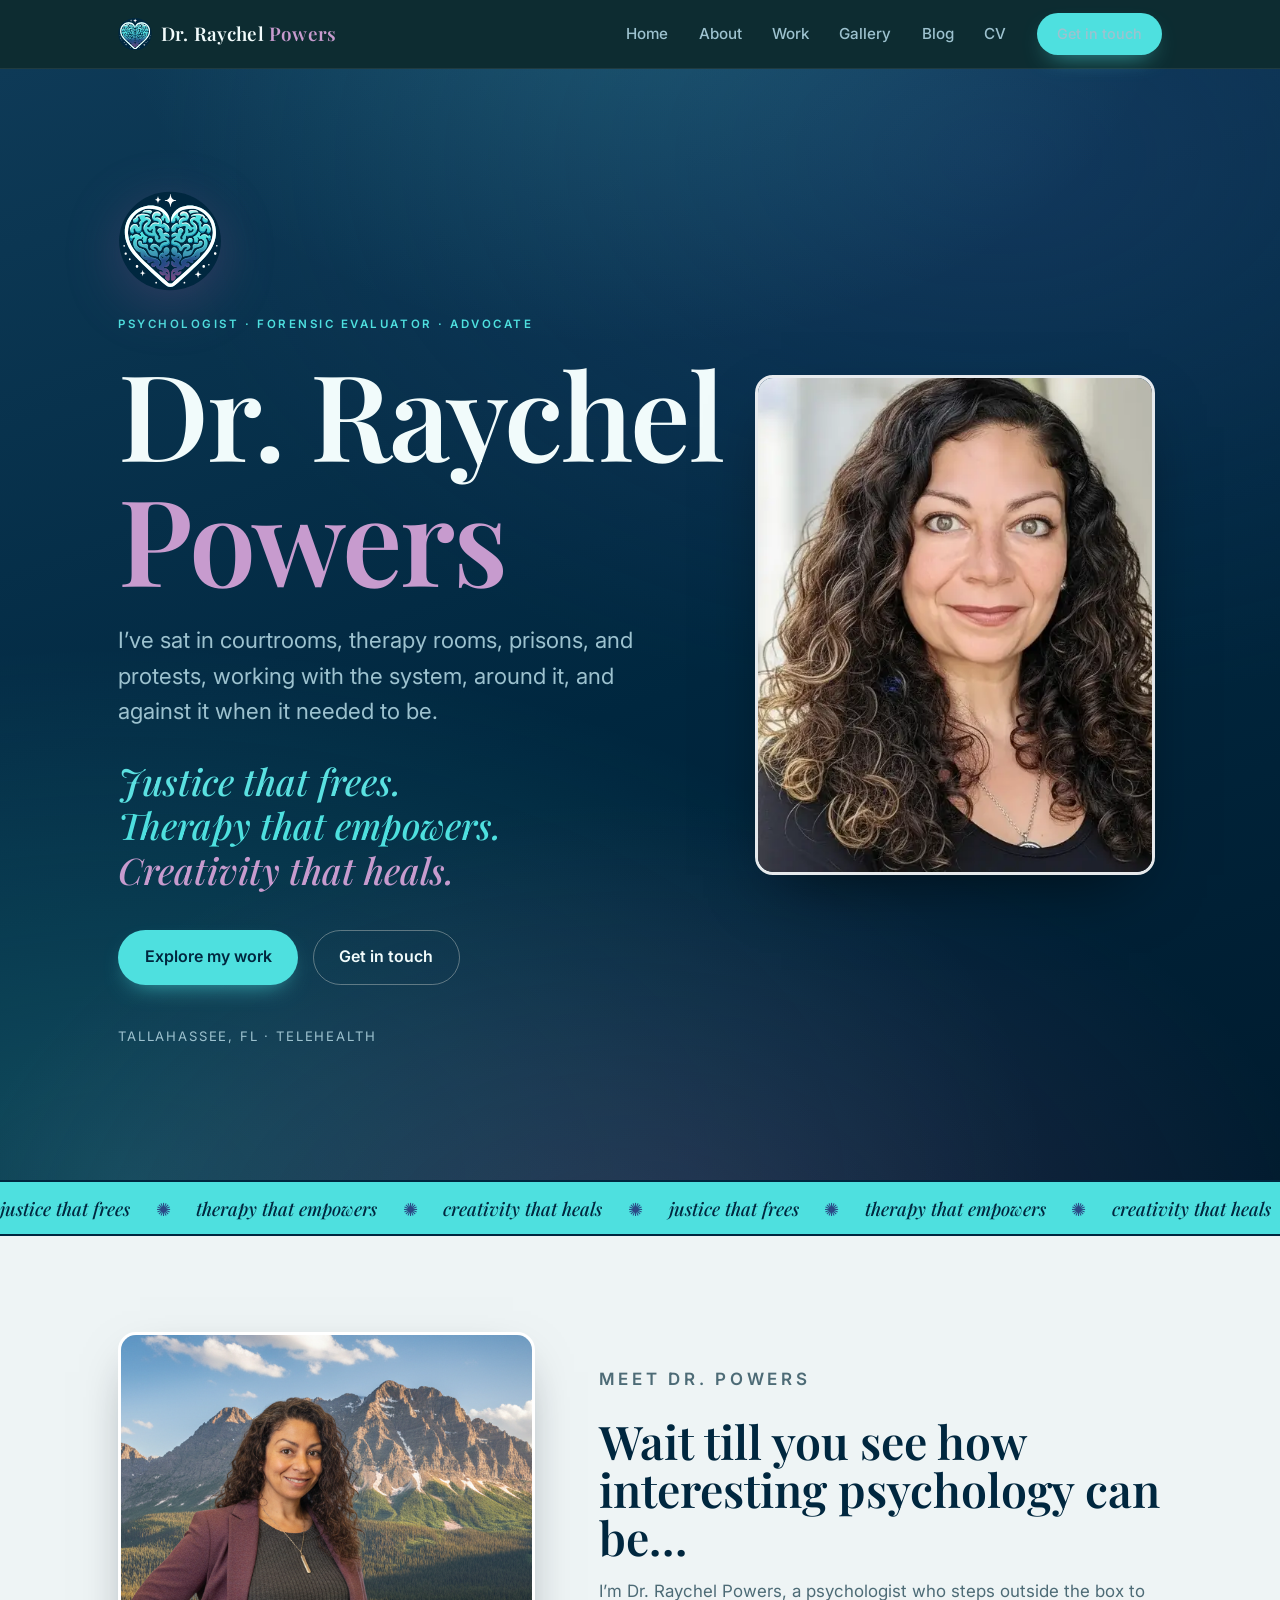
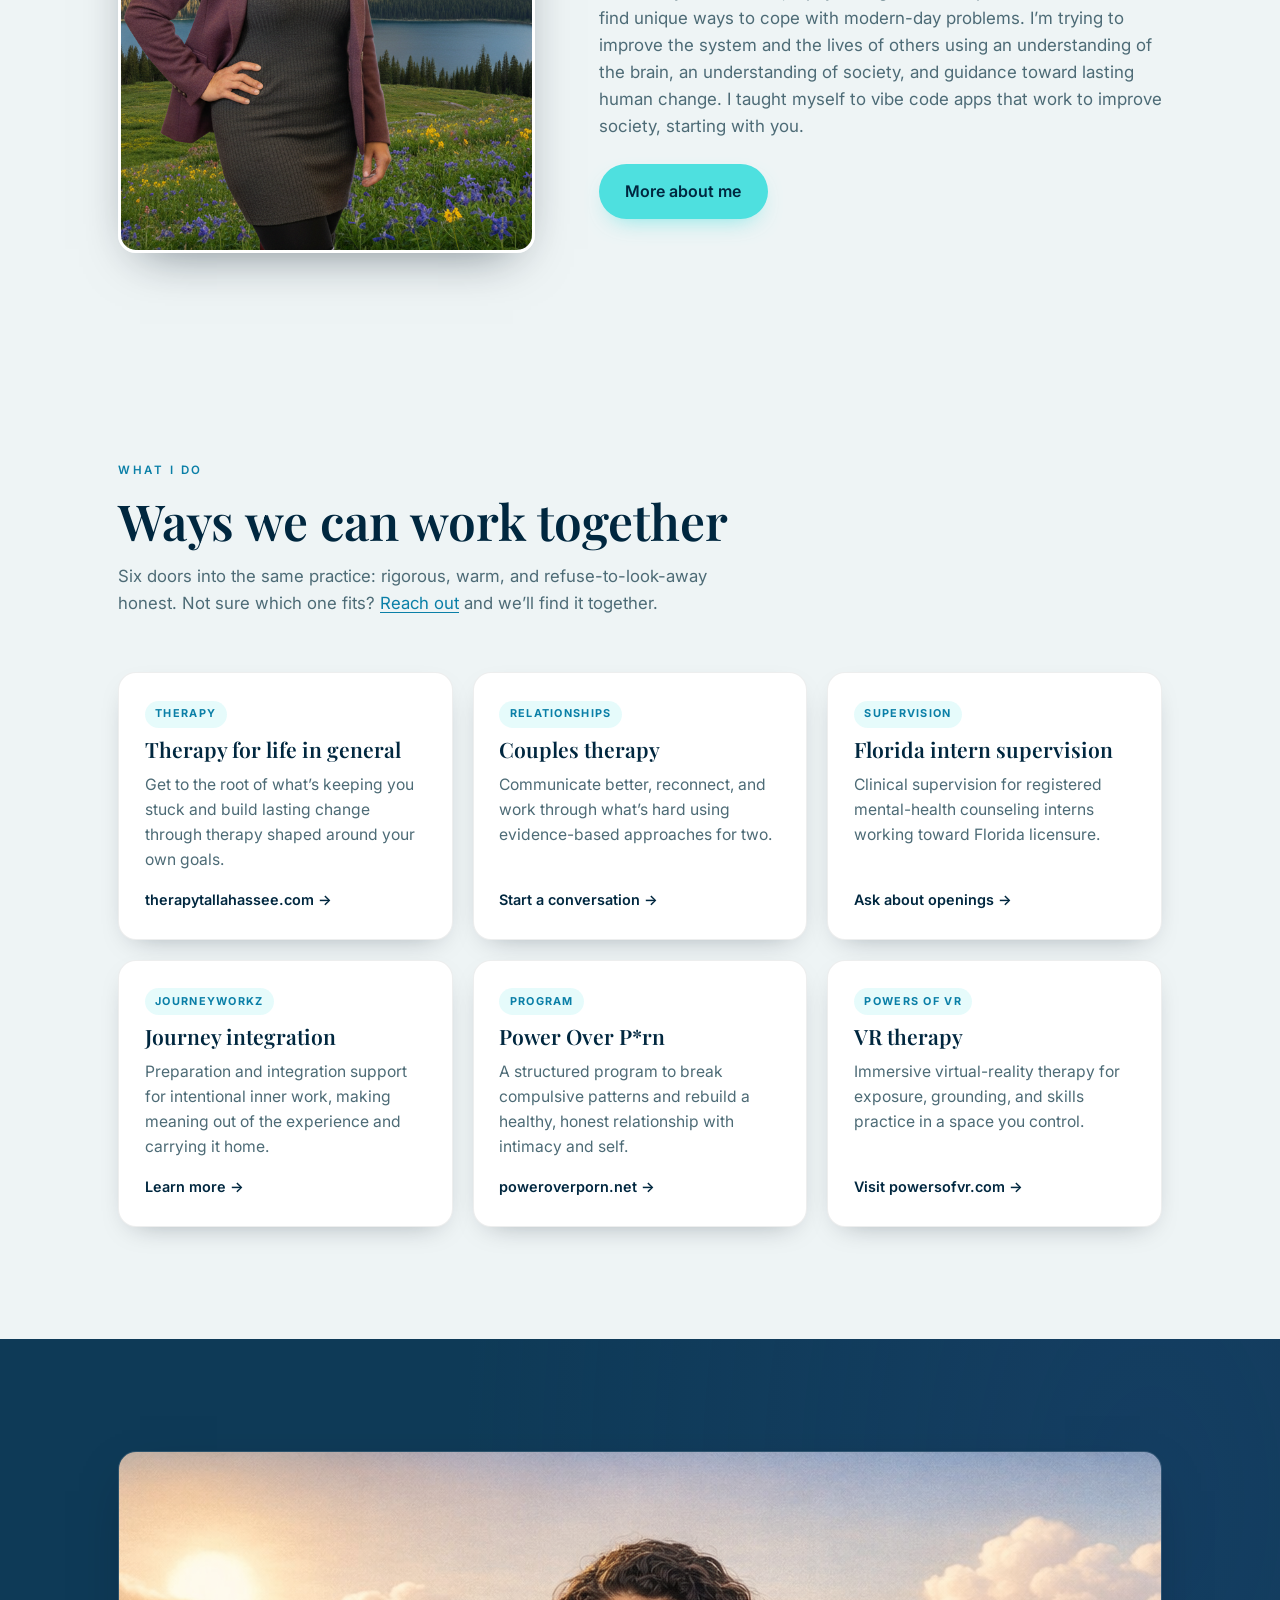
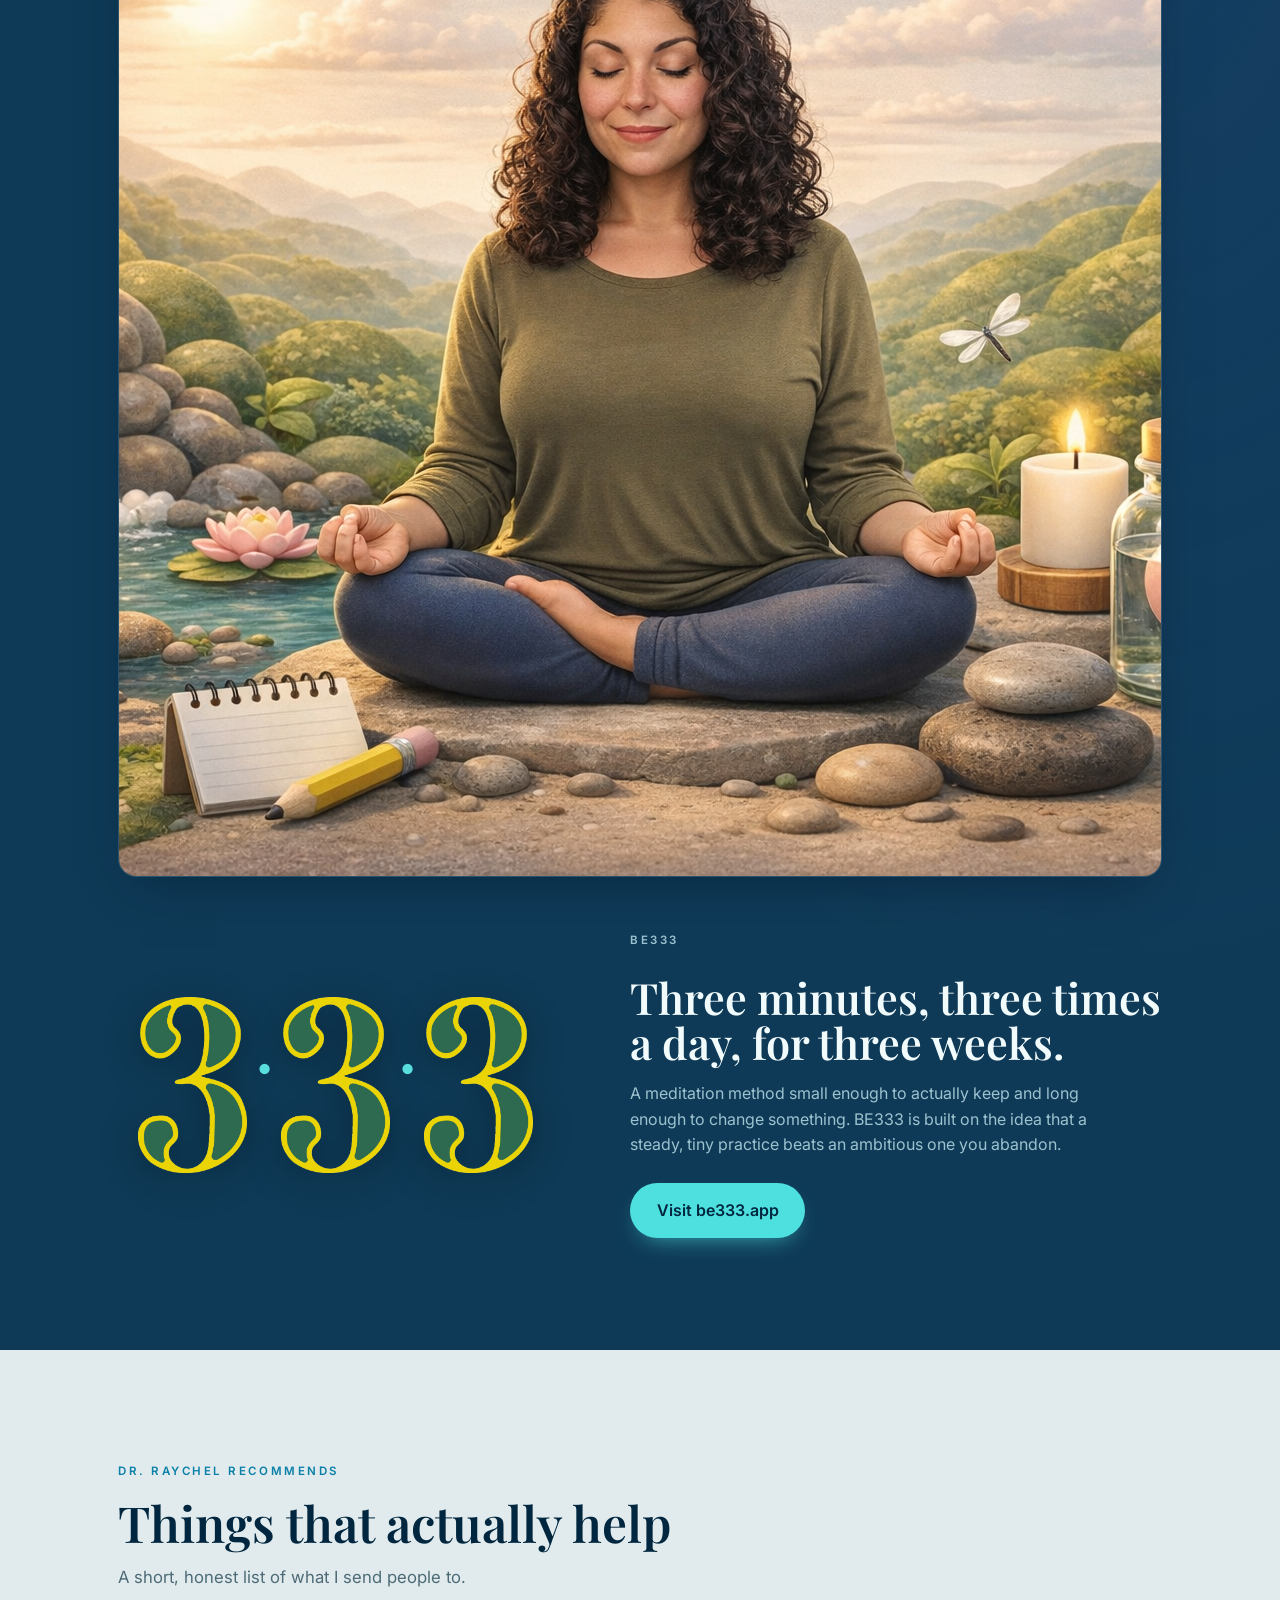
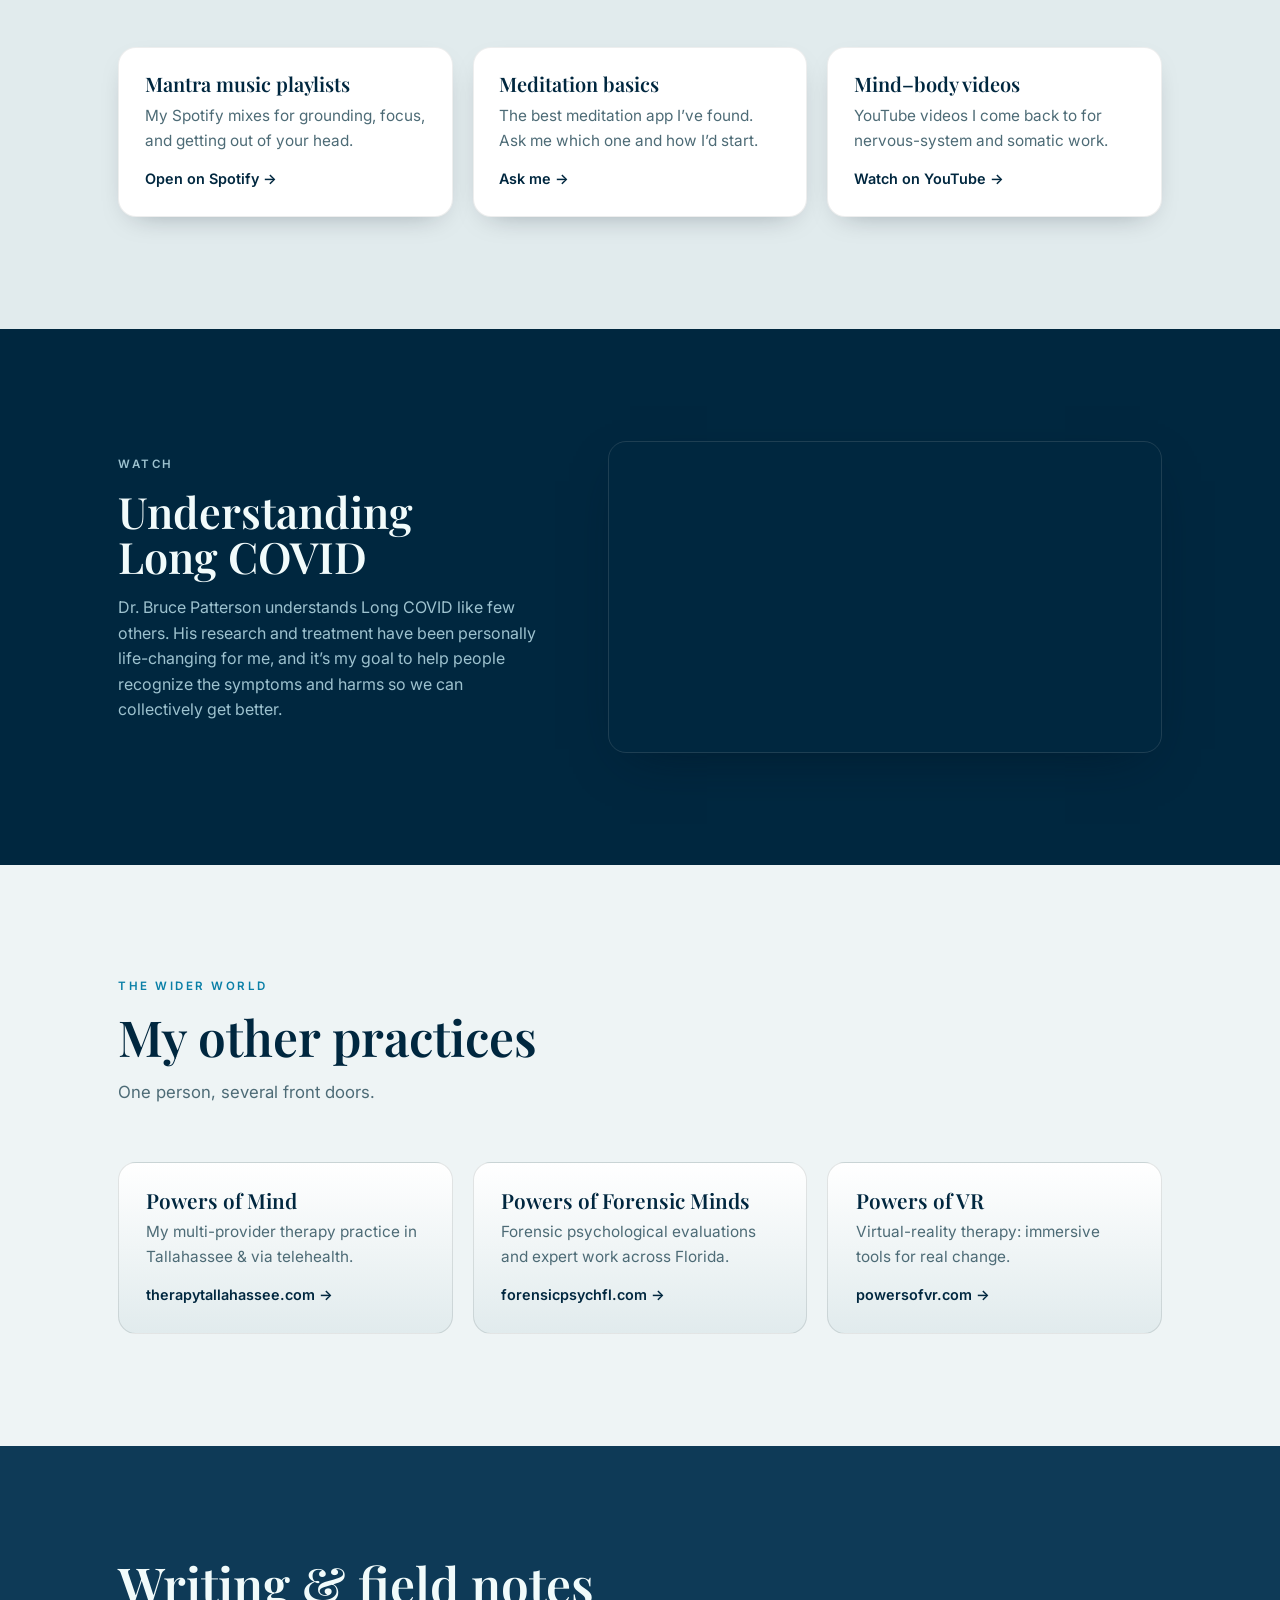
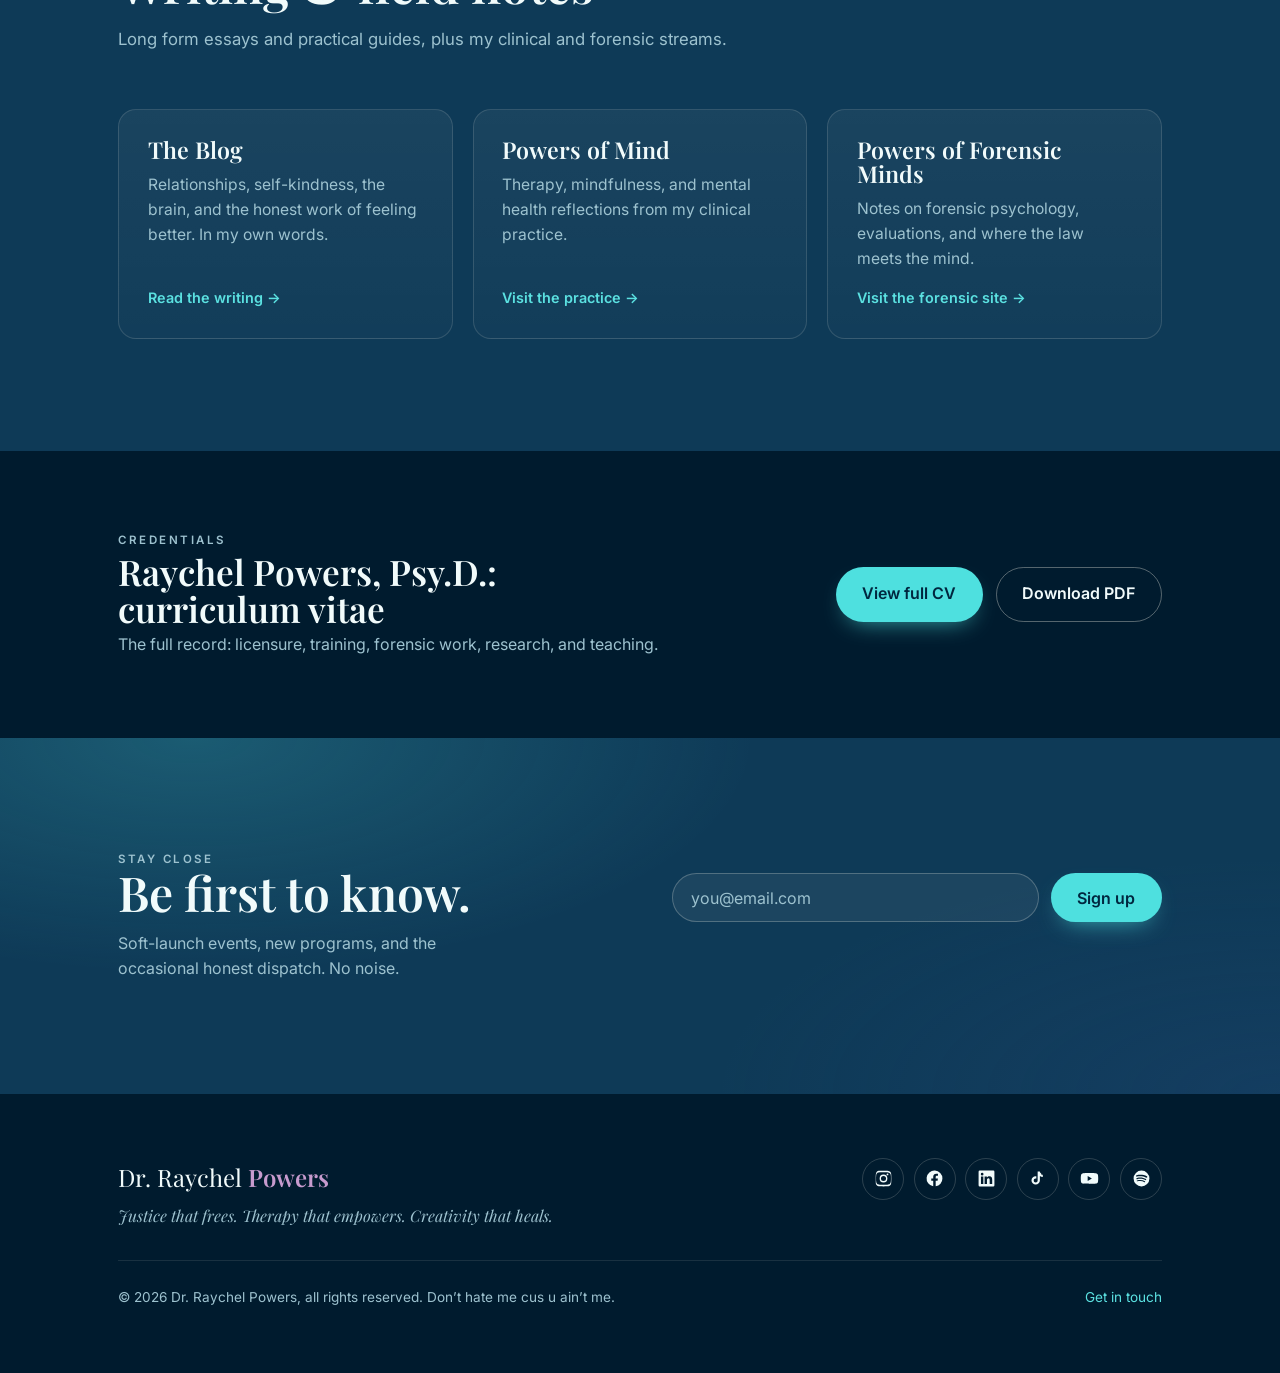
==== commit 09ba2dc1: "Add blog: 7 published posts, blog index, RSS feed, Markdown builder Posts are written in _content/bl" ====
--- a/index.html
+++ b/index.html
@@ -272,26 +272,27 @@
     </section>
 
     <!-- ===== BLOG ===== -->
-    <!-- Blog links: update the hrefs below to your exact blog page URLs when ready -->
     <section class="blog" id="blog">
       <div class="wrap">
         <header class="section-head reveal">
-          <p class="eyebrow">From the blog</p>
           <h2>Writing &amp; field notes</h2>
-          <p class="section-sub">Two streams: one clinical, one forensic.</p>
+          <p class="section-sub">Long form essays and practical guides, plus my clinical and forensic streams.</p>
         </header>
         <div class="blog-grid">
+          <a class="blog-card reveal" href="blog/">
+            <h3>The Blog</h3>
+            <p>Relationships, self-kindness, the brain, and the honest work of feeling better. In my own words.</p>
+            <span class="card__go">Read the writing &rarr;</span>
+          </a>
           <a class="blog-card reveal" href="https://therapytallahassee.com" target="_blank" rel="noopener">
-            <span class="blog-card__tag">Powers of Mind</span>
-            <h3>Dr. Powers Blog</h3>
-            <p>Therapy, mindfulness, and mental-health reflections from my clinical practice.</p>
-            <span class="card__go">Read the blog &rarr;</span>
+            <h3>Powers of Mind</h3>
+            <p>Therapy, mindfulness, and mental health reflections from my clinical practice.</p>
+            <span class="card__go">Visit the practice &rarr;</span>
           </a>
           <a class="blog-card reveal" href="https://forensicpsychfl.com" target="_blank" rel="noopener">
-            <span class="blog-card__tag">Powers of Forensic Minds</span>
-            <h3>Forensic Blog</h3>
+            <h3>Powers of Forensic Minds</h3>
             <p>Notes on forensic psychology, evaluations, and where the law meets the mind.</p>
-            <span class="card__go">Read the blog &rarr;</span>
+            <span class="card__go">Visit the forensic site &rarr;</span>
           </a>
         </div>
       </div>
--- a/css/style.css
+++ b/css/style.css
@@ -651,3 +651,59 @@
 .blog-card p { margin: 0; color: var(--text-dim); font-size: .98rem; flex: 1; }
 .blog-card .card__go { color: var(--sky); }
 .blog-card:hover .card__go { color: var(--gold); }
+
+/* ============================================================
+   BLOG (blog/ and blog/<post>/)
+   ============================================================ */
+.post-hero {
+  background:
+    radial-gradient(115% 95% at 88% 0%, rgba(43,74,134,.30), transparent 55%),
+    radial-gradient(110% 90% at 0% 100%, rgba(78,224,223,.20), transparent 60%),
+    linear-gradient(160deg, #0e3a57 0%, var(--ink) 58%, var(--ink-3) 100%);
+  color: var(--text-light);
+}
+.post-hero__inner { padding-block: clamp(3rem, 9vw, 5.5rem); max-width: 860px; }
+.post-hero h1 { font-size: clamp(2.1rem, 5.6vw, 3.6rem); letter-spacing: -.015em; line-height: 1.08; }
+.post-back { display: inline-block; color: var(--sky); font-size: .95rem; margin-bottom: 1.4rem; }
+.post-back:hover { color: var(--gold); }
+.post-meta { display: flex; flex-wrap: wrap; gap: .4rem 1.2rem; margin: 1.4rem 0 0; color: var(--text-dim); font-size: .95rem; }
+.post-meta span + span::before { content: "\00B7"; margin-right: 1.2rem; color: var(--gold); }
+
+.post-body { background: var(--paper); color: var(--text-dark); padding-block: clamp(2.5rem, 7vw, 4.5rem); }
+.prose { max-width: 720px; font-size: 1.12rem; line-height: 1.75; }
+.prose > *:first-child { margin-top: 0; }
+.prose p, .prose ul, .prose ol, .prose blockquote, .prose table { margin: 0 0 1.25rem; }
+.prose h2 { font-size: clamp(1.5rem, 3.4vw, 2rem); margin: 2.4rem 0 .8rem; line-height: 1.2; }
+.prose h3 { font-size: clamp(1.2rem, 2.6vw, 1.45rem); margin: 1.9rem 0 .6rem; line-height: 1.25; }
+.prose ul, .prose ol { padding-left: 1.3rem; }
+.prose li { margin-bottom: .45rem; }
+.prose a { color: var(--gold-deep); text-decoration: underline; text-underline-offset: 3px; word-break: break-word; }
+.prose strong { color: var(--ink); }
+.prose blockquote { border-left: 3px solid var(--gold-deep); padding: .2rem 0 .2rem 1.2rem; font-family: var(--display); font-style: italic; font-size: 1.25rem; color: var(--ink-2); }
+.prose table { width: 100%; border-collapse: collapse; font-size: 1rem; display: block; overflow-x: auto; }
+.prose th, .prose td { text-align: left; padding: .6rem .8rem; border-bottom: 1px solid rgba(0,39,63,.14); vertical-align: top; }
+.prose th { font-weight: 600; }
+.prose hr { border: 0; border-top: 1px solid rgba(0,39,63,.14); margin: 2.4rem 0; }
+.post-note { margin-top: 2.8rem; padding: 1.1rem 1.3rem; background: var(--paper-2); border-radius: var(--radius-sm); font-size: .92rem; line-height: 1.6; color: var(--text-mute); }
+
+.post-more { background: var(--ink-2); color: var(--text-light); padding-block: clamp(3rem, 8vw, 5rem); }
+.post-more h2 { font-size: clamp(1.6rem, 4vw, 2.2rem); margin-bottom: 1.6rem; }
+.post-more__grid { display: grid; gap: 1rem; grid-template-columns: repeat(auto-fit, minmax(240px, 1fr)); }
+.post-more__item { display: flex; flex-direction: column; gap: .6rem; padding: 1.3rem; border-radius: var(--radius); border: 1px solid rgba(244,239,228,.12); background: rgba(255,255,255,.03); transition: border-color .2s var(--ease), transform .2s var(--ease); }
+.post-more__item:hover { border-color: var(--gold); transform: translateY(-3px); }
+.post-more__item h3 { font-size: 1.2rem; line-height: 1.25; }
+.post-more__item span { color: var(--text-dim); font-size: .9rem; }
+.post-more__all { margin: 2rem 0 0; }
+
+.blog-list .blog-filters .chip { color: var(--text-dim); border-color: rgba(244,239,228,.25); background: transparent; }
+.blog-list .blog-filters .chip:hover { color: var(--text-light); border-color: var(--gold); }
+.blog-list .blog-filters .chip[aria-pressed="true"] { background: var(--gold); color: var(--ink); border-color: var(--gold); }
+.post-card h3 { line-height: 1.2; }
+.post-card__meta { color: var(--sky); font-size: .88rem; }
+.post-card[hidden] { display: none; }
+
+@media (max-width: 600px) {
+  .prose { font-size: 1.05rem; }
+  .post-meta span + span::before { margin-right: .6rem; }
+  .post-meta { gap: .3rem .6rem; }
+}
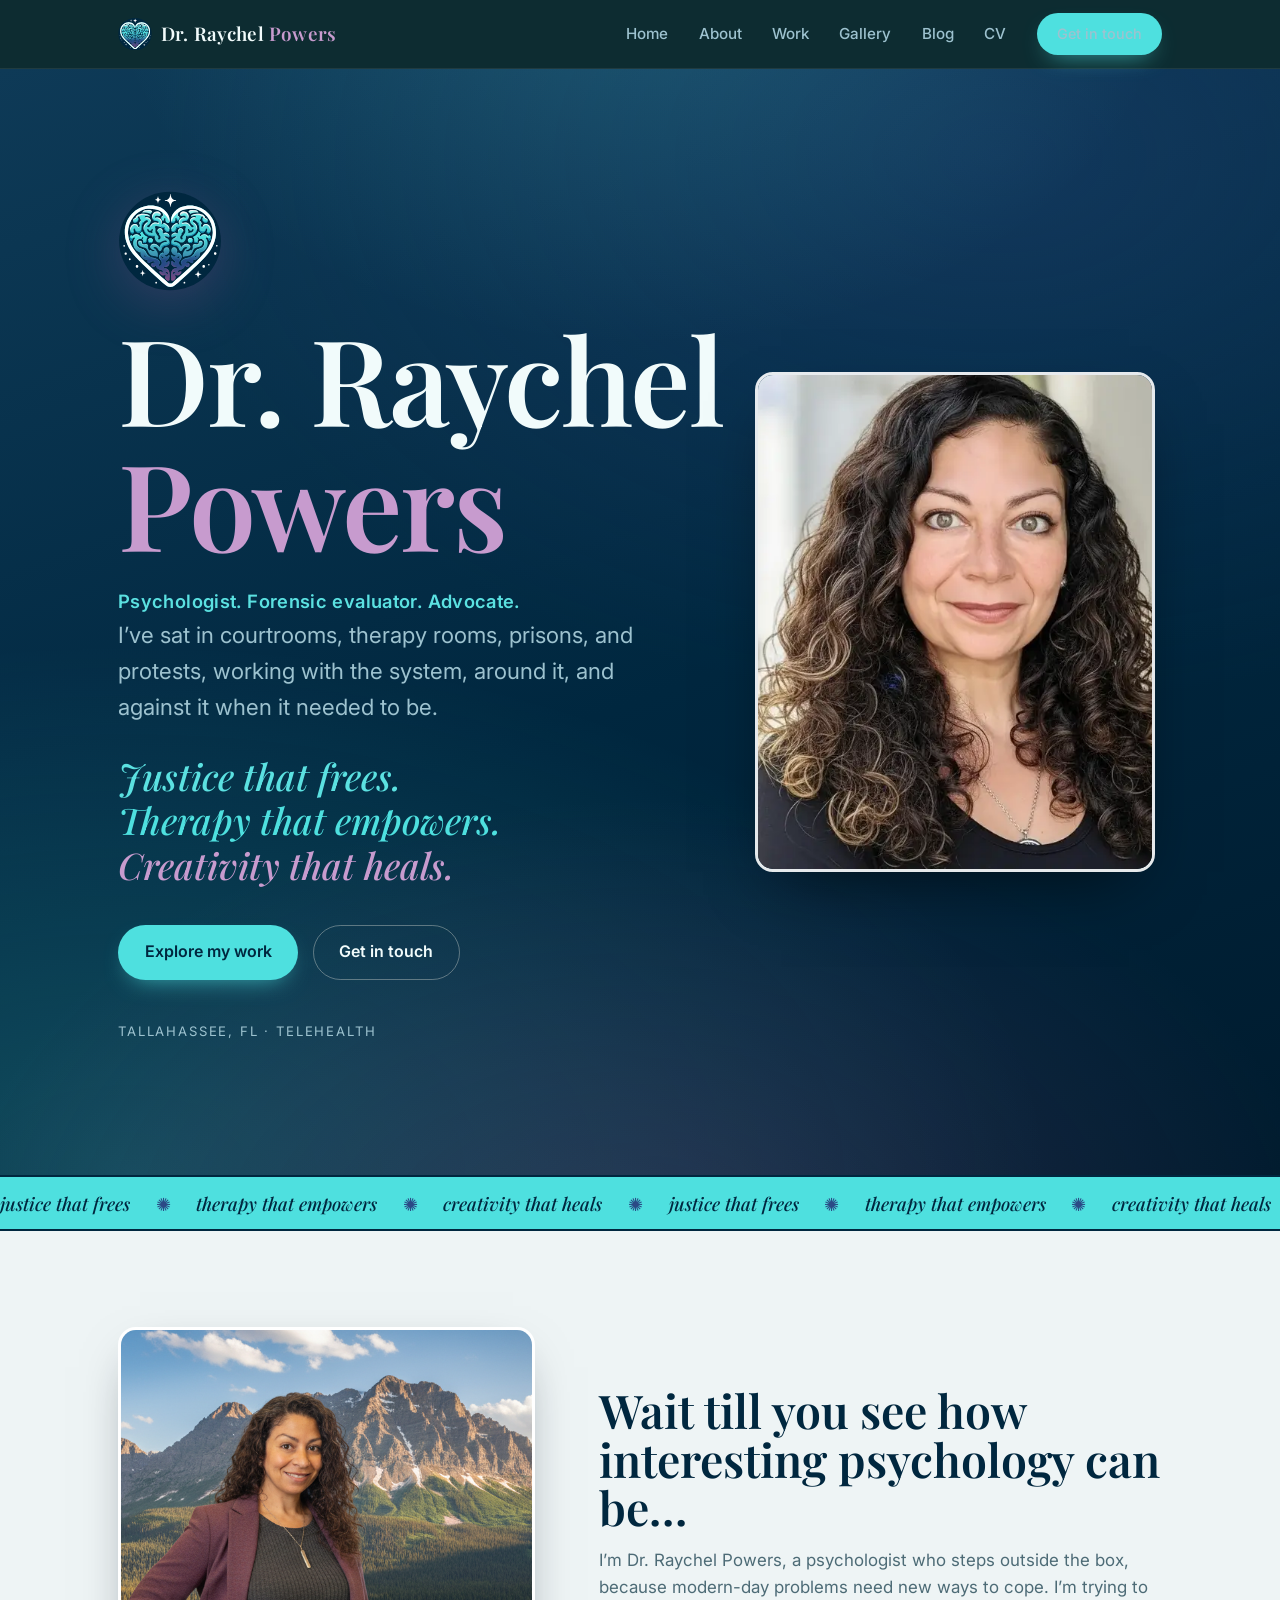
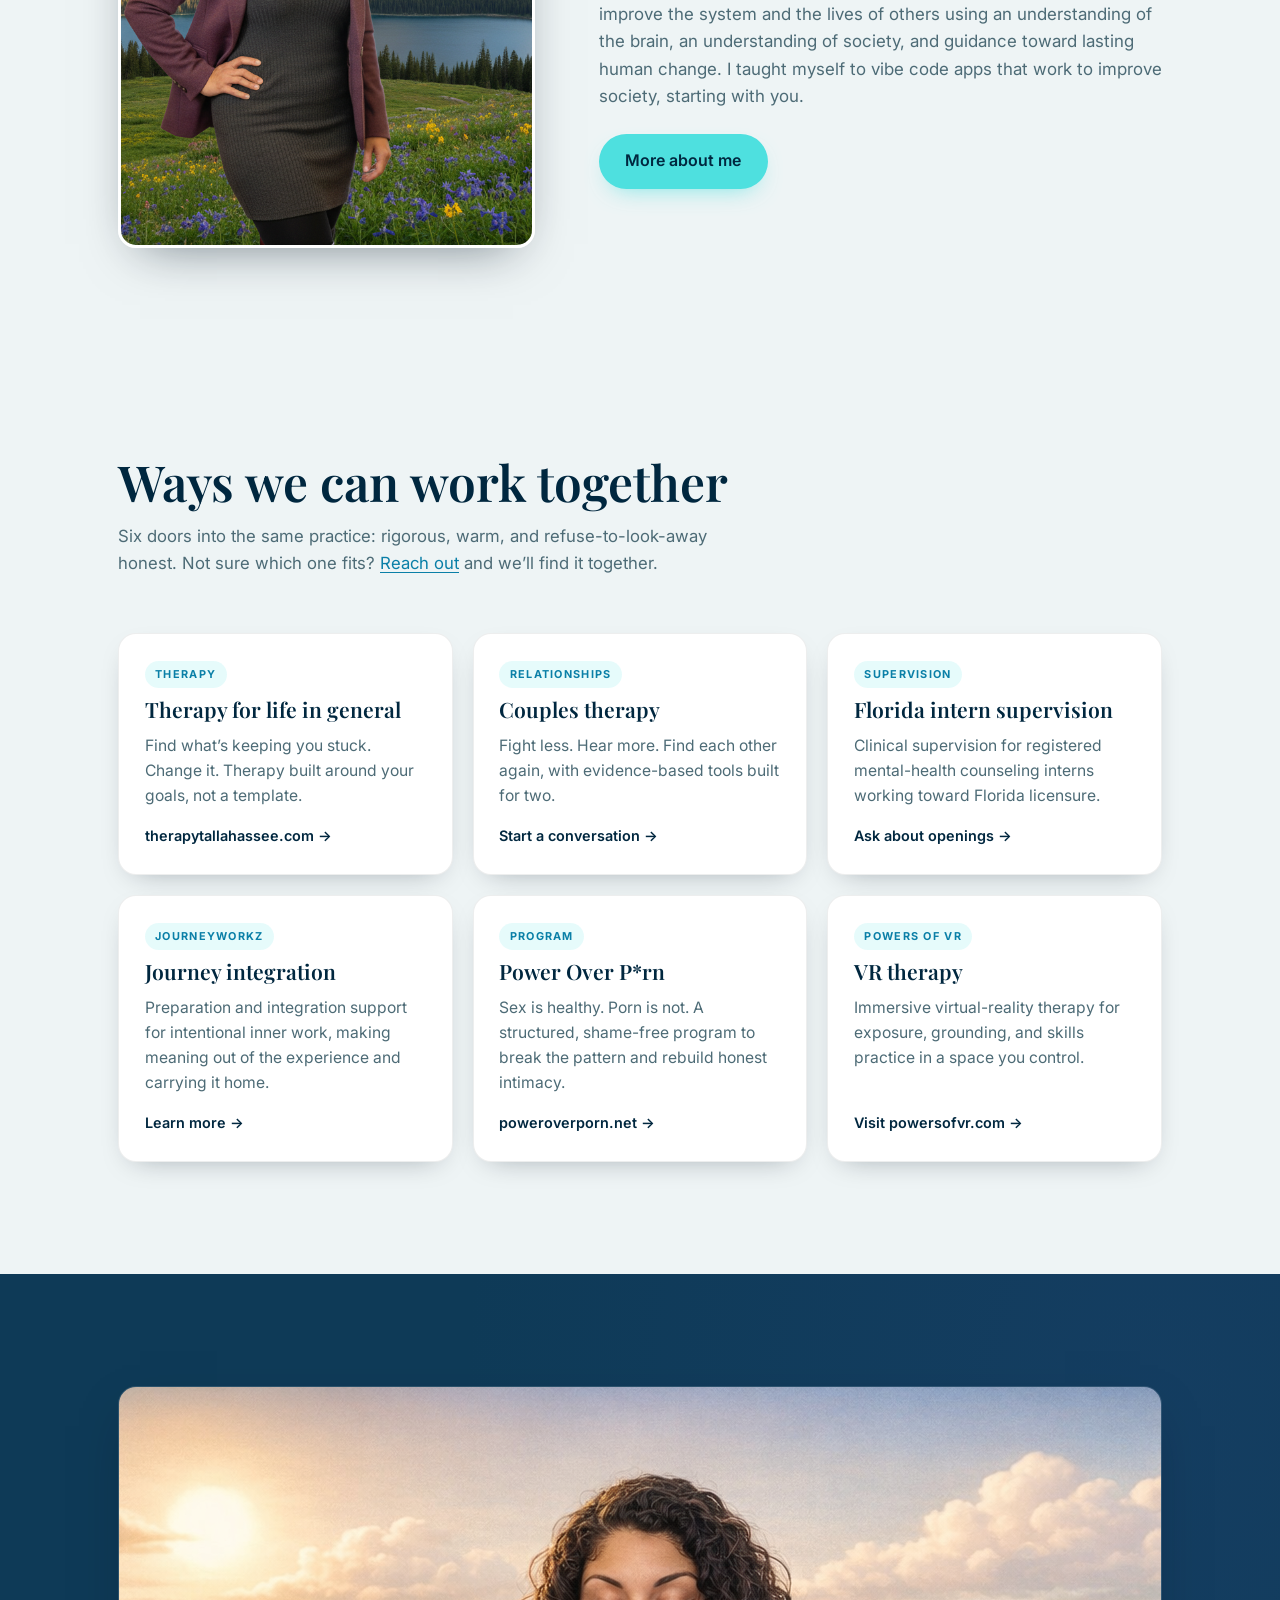
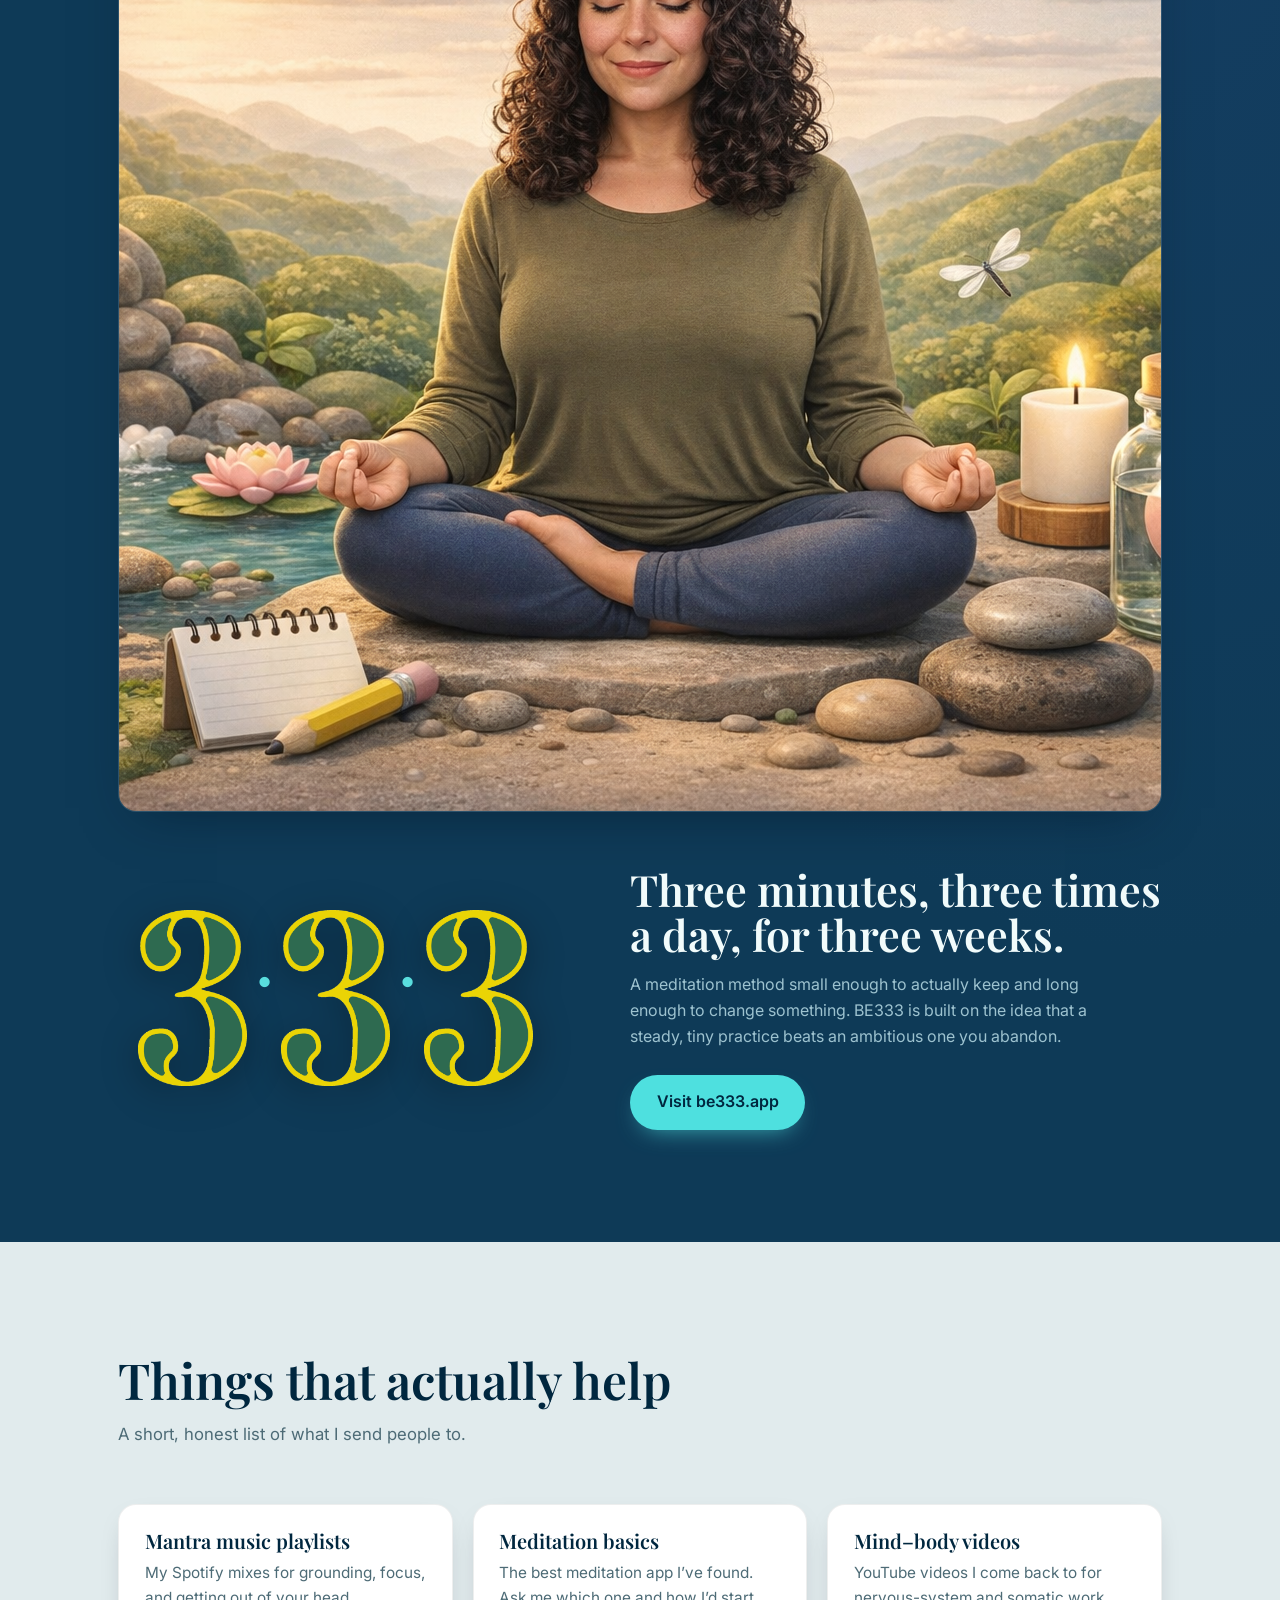
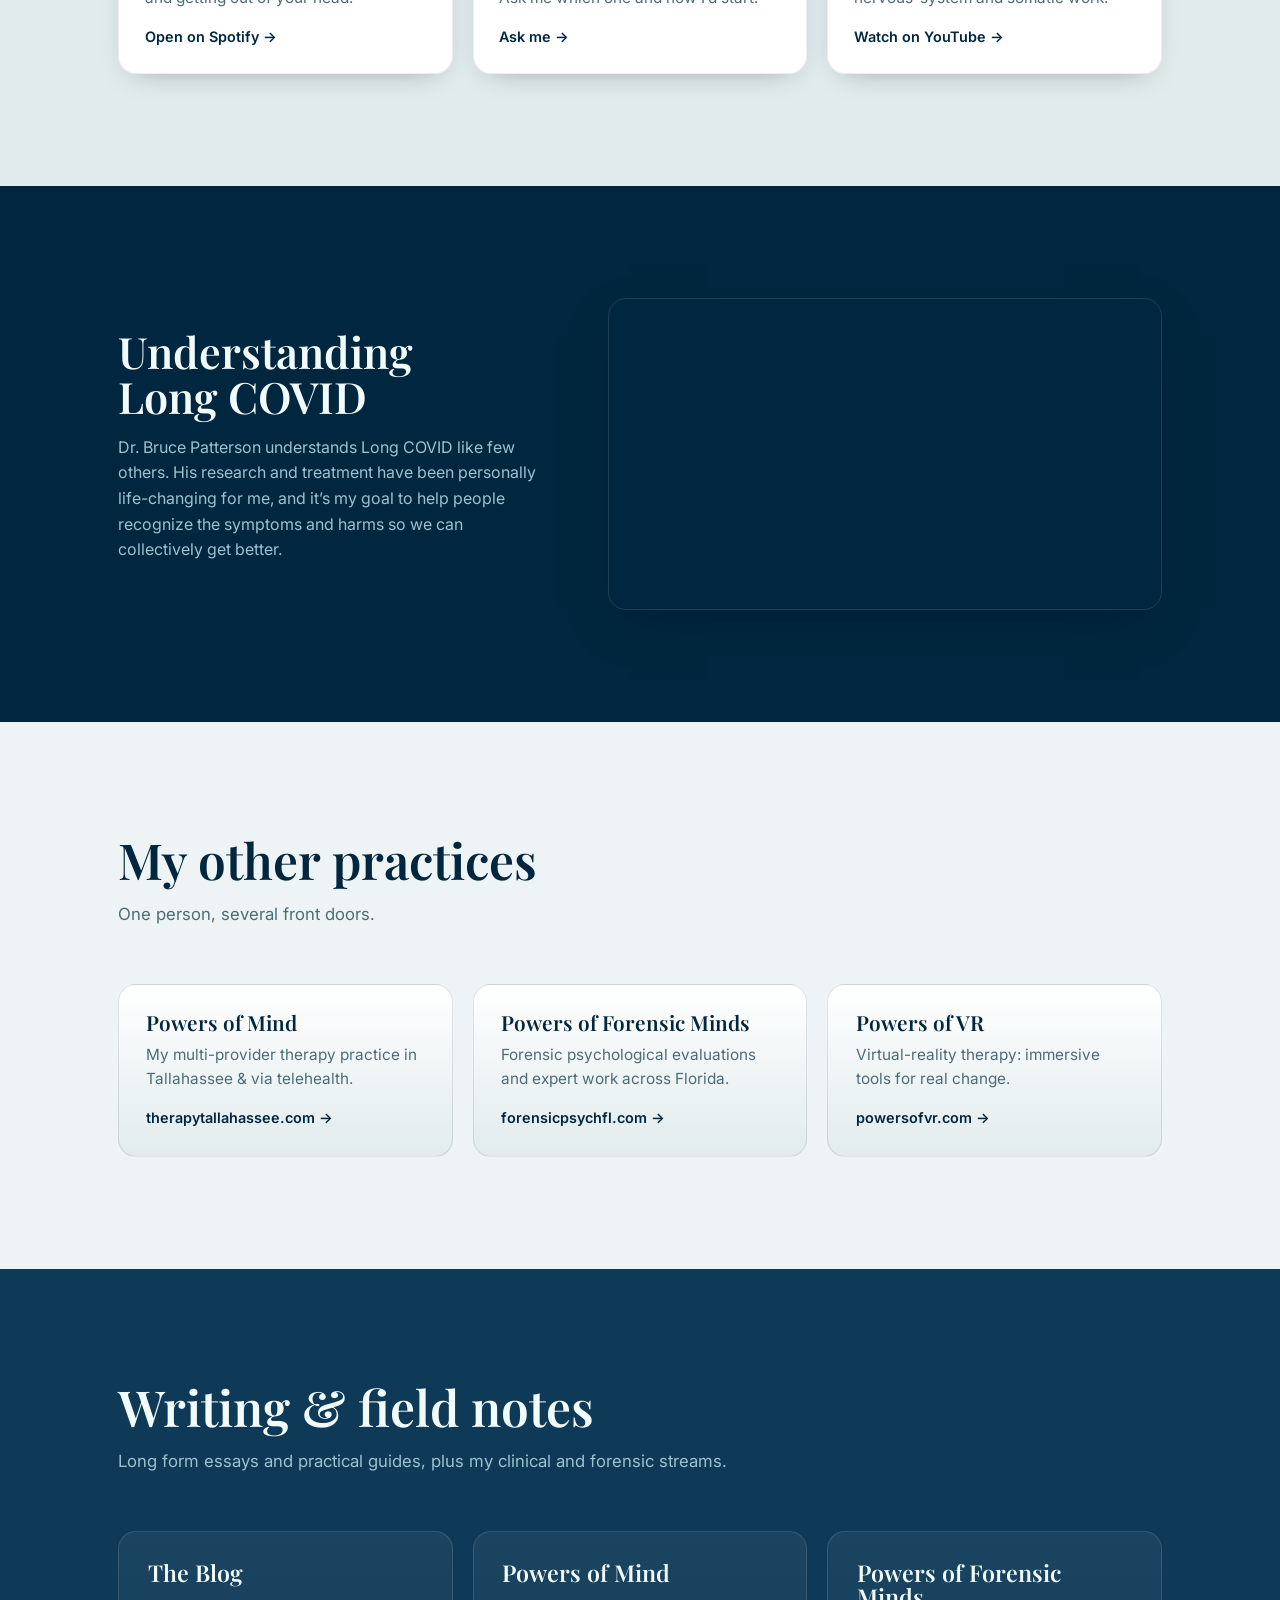
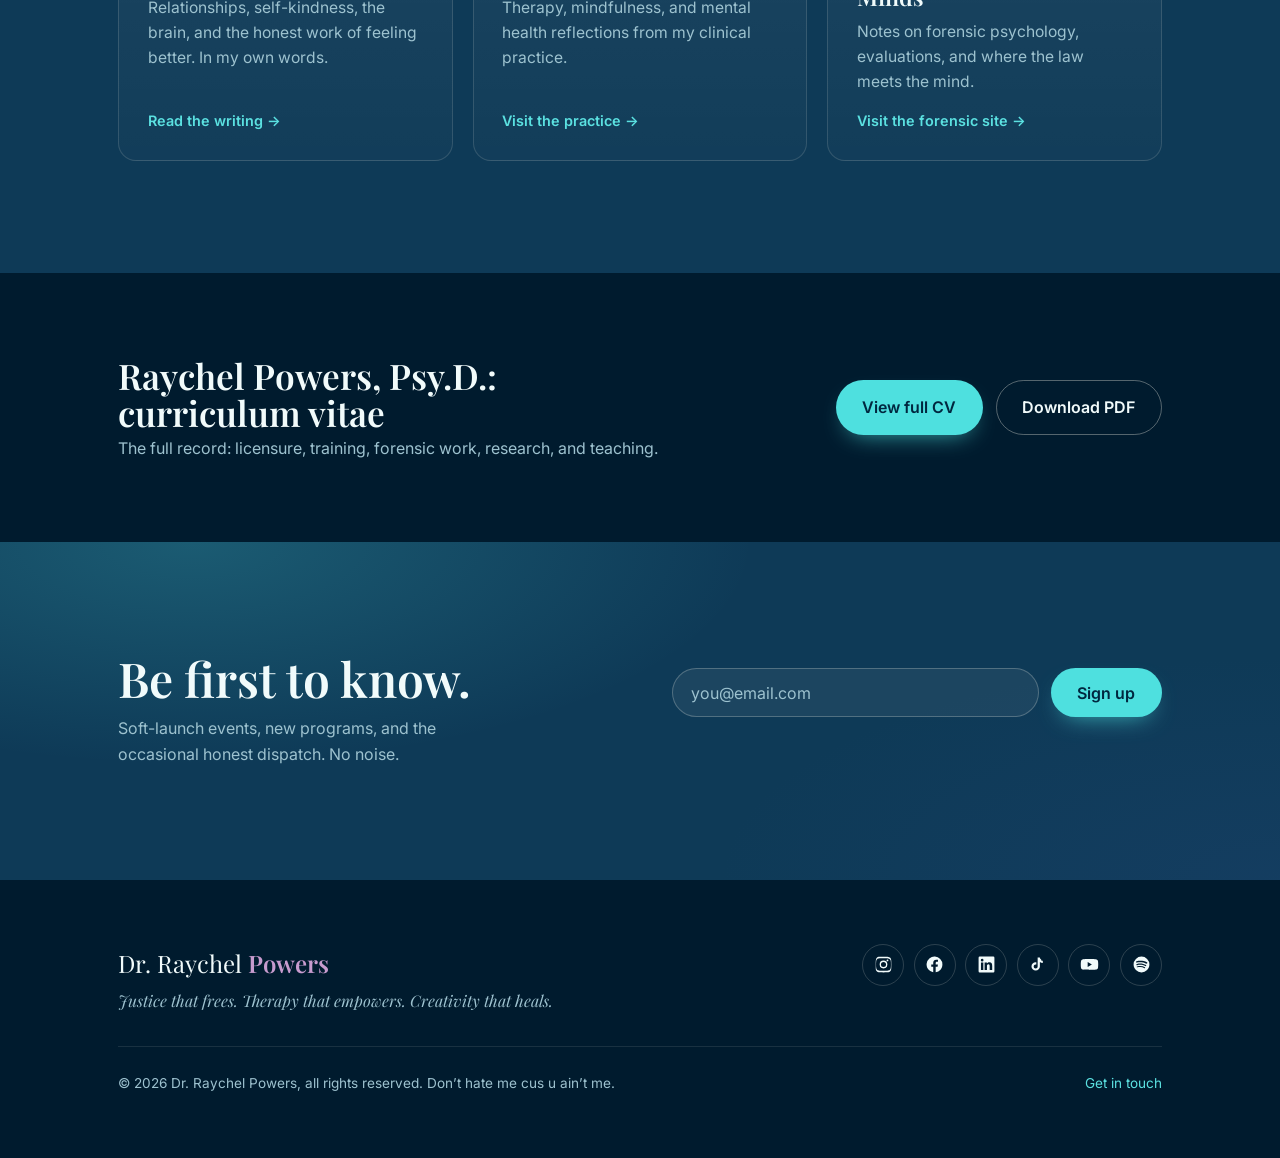
==== commit 95ee42fe: "Voice pass on site pages: remove eyebrows, rewrite generic lines Hero role line moves under the name" ====
--- a/index.html
+++ b/index.html
@@ -56,8 +56,8 @@
       <div class="wrap hero__inner">
         <div class="hero__content">
           <img class="hero__logo reveal" src="assets/BRAIN_HEART.svg" alt="Dr. Raychel Powers brain-heart logo" width="96" height="96" />
-          <p class="eyebrow reveal">Psychologist · Forensic Evaluator · Advocate</p>
           <h1 class="hero__name reveal">Dr.&nbsp;Raychel<br /><span class="pw">Powers</span></h1>
+          <p class="hero__roles reveal">Psychologist. Forensic evaluator. Advocate.</p>
           <p class="hero__lead reveal">
             I&rsquo;ve sat in courtrooms, therapy rooms, prisons, and protests, working with the system, around it, and against it when it needed to be.
           </p>
@@ -93,11 +93,10 @@
       <div class="wrap intro__inner">
         <img class="intro__photo reveal" src="assets/mountaindr.png" alt="Dr. Raychel Powers in a mountain meadow" width="1350" height="768" loading="lazy" />
         <div class="intro__copy reveal">
-          <p class="eyebrow eyebrow--dark">Meet Dr. Powers</p>
           <h2>Wait till you see how interesting psychology can be&hellip;</h2>
           <p>
-            I&rsquo;m Dr. Raychel Powers, a psychologist who steps outside the box to find unique ways to cope
-            with modern-day problems. I&rsquo;m trying to improve the system and the lives of others using
+            I&rsquo;m Dr. Raychel Powers, a psychologist who steps outside the box, because modern-day
+            problems need new ways to cope. I&rsquo;m trying to improve the system and the lives of others using
             an understanding of the brain, an understanding of society, and guidance toward lasting human change.
             I taught myself to vibe code apps that work to improve society, starting with you.
           </p>
@@ -110,7 +109,6 @@
     <section class="work" id="work">
       <div class="wrap">
         <header class="section-head reveal">
-          <p class="eyebrow eyebrow--dark">What I do</p>
           <h2>Ways we can work together</h2>
           <p class="section-sub">
             Six doors into the same practice: rigorous, warm, and refuse-to-look-away honest.
@@ -122,14 +120,14 @@
           <a class="card" href="https://therapytallahassee.com" target="_blank" rel="noopener">
             <span class="card__tag">Therapy</span>
             <h3>Therapy for life in general</h3>
-            <p>Get to the root of what&rsquo;s keeping you stuck and build lasting change through therapy shaped around your own goals.</p>
+            <p>Find what&rsquo;s keeping you stuck. Change it. Therapy built around your goals, not a template.</p>
             <span class="card__go">therapytallahassee.com &rarr;</span>
           </a>
 
           <a class="card" href="#connect">
             <span class="card__tag">Relationships</span>
             <h3>Couples therapy</h3>
-            <p>Communicate better, reconnect, and work through what&rsquo;s hard using evidence-based approaches for two.</p>
+            <p>Fight less. Hear more. Find each other again, with evidence-based tools built for two.</p>
             <span class="card__go">Start a conversation &rarr;</span>
           </a>
 
@@ -150,7 +148,7 @@
           <a class="card" href="https://poweroverporn.net" target="_blank" rel="noopener">
             <span class="card__tag">Program</span>
             <h3>Power Over P*rn</h3>
-            <p>A structured program to break compulsive patterns and rebuild a healthy, honest relationship with intimacy and self.</p>
+            <p>Sex is healthy. Porn is not. A structured, shame-free program to break the pattern and rebuild honest intimacy.</p>
             <span class="card__go">poweroverporn.net &rarr;</span>
           </a>
 
@@ -180,7 +178,6 @@
           <img class="be333__digit" src="assets/be333-3.png" alt="3" />
         </div>
         <div class="be333__copy reveal">
-          <p class="eyebrow">BE333</p>
           <h2>Three minutes, three times a day, for three weeks.</h2>
           <p>
             A meditation method small enough to actually keep and long enough to change something.
@@ -195,7 +192,6 @@
     <section class="recommends" id="recommends">
       <div class="wrap">
         <header class="section-head reveal">
-          <p class="eyebrow eyebrow--dark">Dr. Raychel recommends</p>
           <h2>Things that actually help</h2>
           <p class="section-sub">A short, honest list of what I send people to.</p>
         </header>
@@ -224,7 +220,6 @@
     <section class="video" id="video">
       <div class="wrap video__inner">
         <div class="video__copy reveal">
-          <p class="eyebrow">Watch</p>
           <h2>Understanding Long&nbsp;COVID</h2>
           <p>
             Dr. Bruce Patterson understands Long COVID like few others. His research and
@@ -247,7 +242,6 @@
     <section class="worlds" id="worlds">
       <div class="wrap">
         <header class="section-head reveal">
-          <p class="eyebrow eyebrow--dark">The wider world</p>
           <h2>My other practices</h2>
           <p class="section-sub">One person, several front doors.</p>
         </header>
@@ -302,7 +296,6 @@
     <section class="cv" id="cv">
       <div class="wrap cv__inner reveal">
         <div>
-          <p class="eyebrow">Credentials</p>
           <h2>Raychel Powers, Psy.D.: curriculum vitae</h2>
           <p>The full record: licensure, training, forensic work, research, and teaching.</p>
         </div>
@@ -317,7 +310,6 @@
     <section class="connect" id="connect">
       <div class="wrap connect__inner">
         <div class="connect__copy reveal">
-          <p class="eyebrow">Stay close</p>
           <h2>Be first to know.</h2>
           <p>Soft-launch events, new programs, and the occasional honest dispatch. No noise.</p>
         </div>
--- a/css/style.css
+++ b/css/style.css
@@ -707,3 +707,6 @@
   .post-meta span + span::before { margin-right: .6rem; }
   .post-meta { gap: .3rem .6rem; }
 }
+.blog-empty { color: var(--text-dim); font-size: 1.1rem; margin: 0; }
+
+.hero__roles { color: var(--sky); font-weight: 600; font-size: clamp(1rem, 2.2vw, 1.15rem); letter-spacing: .02em; margin: .9rem 0 0; }
